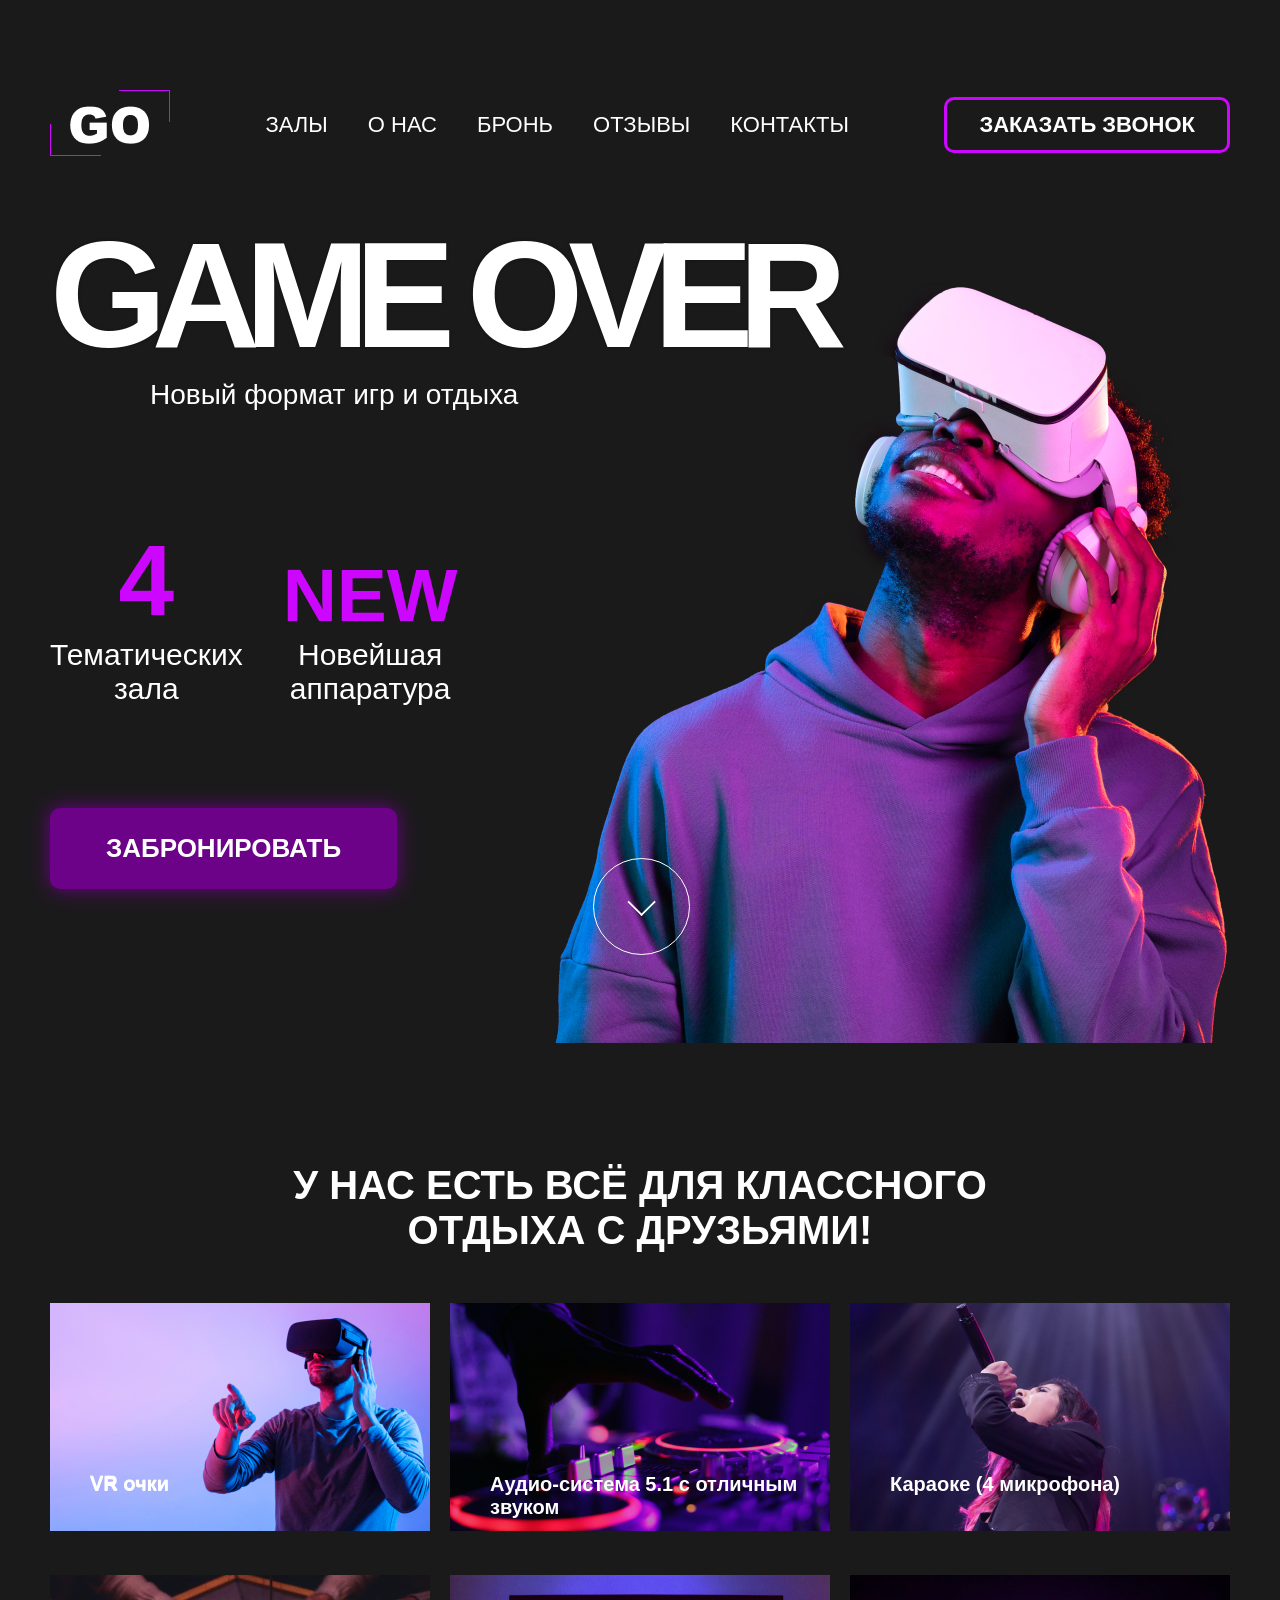
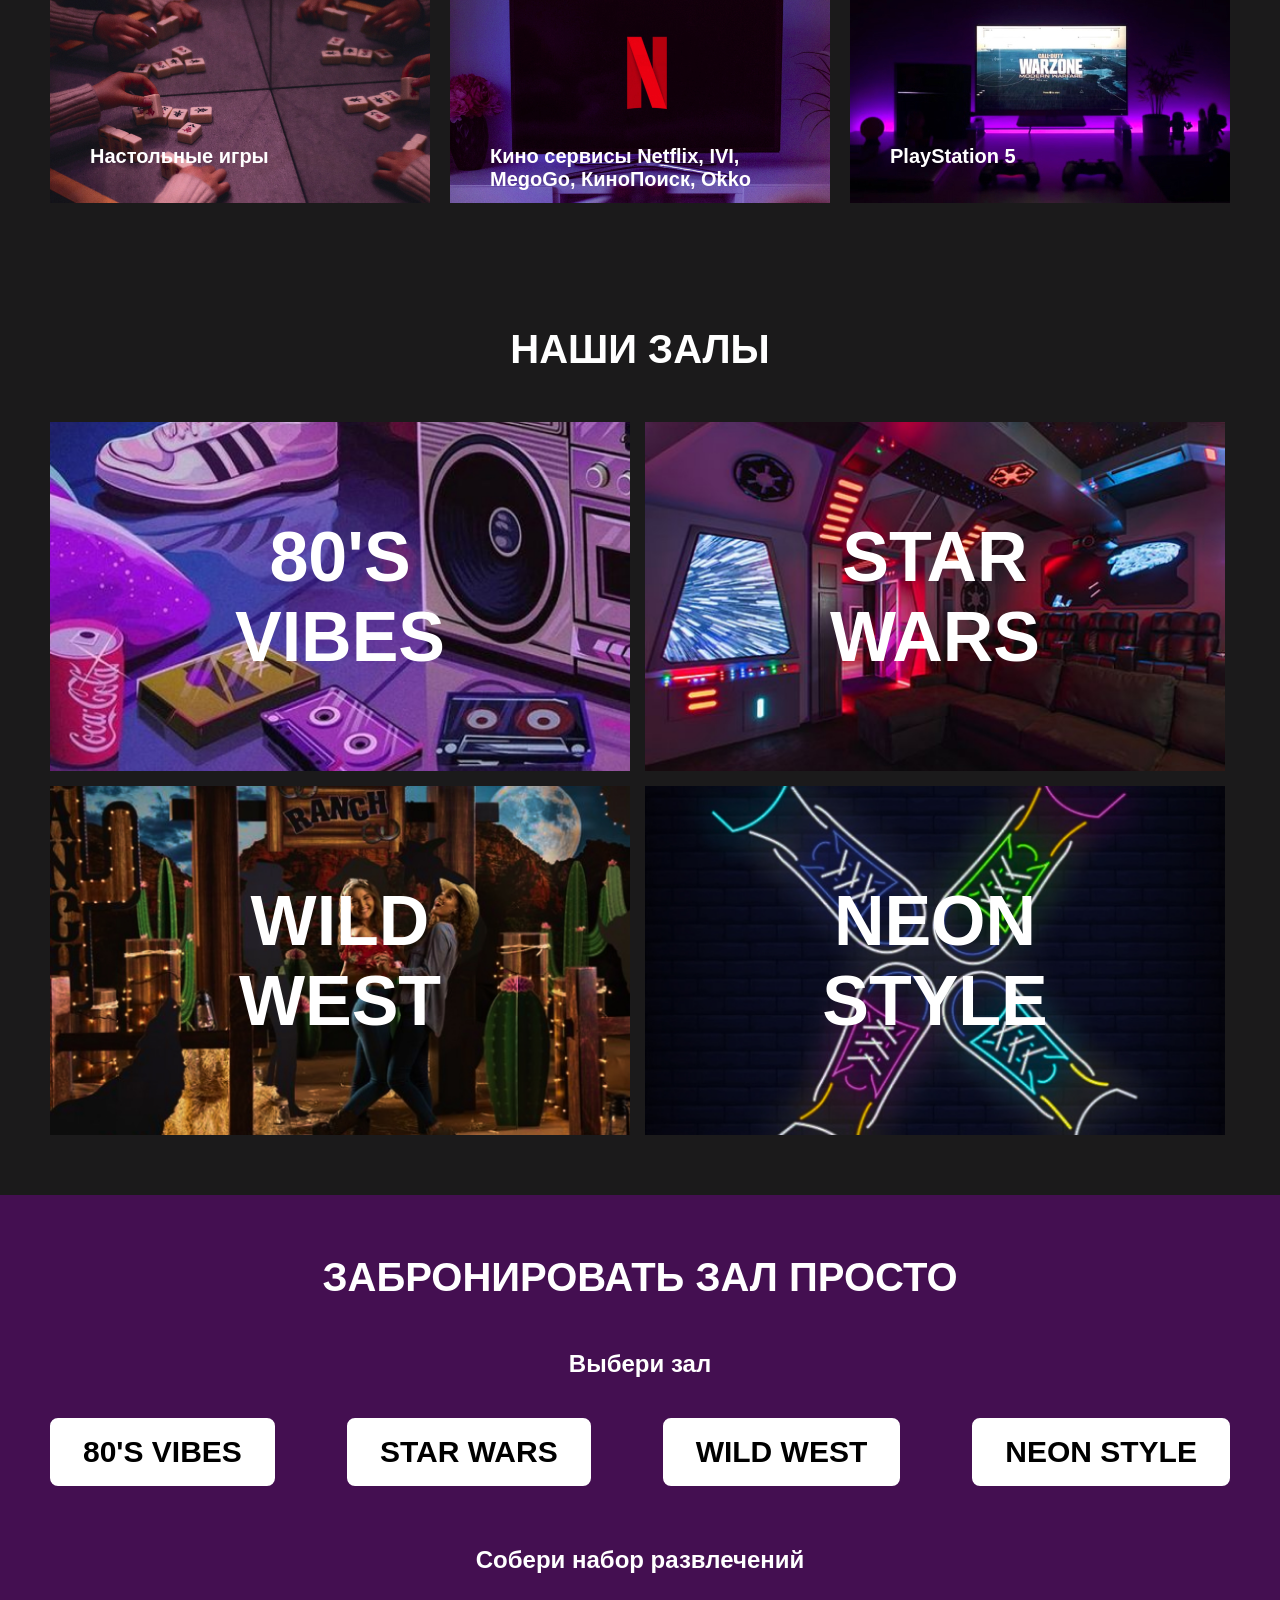
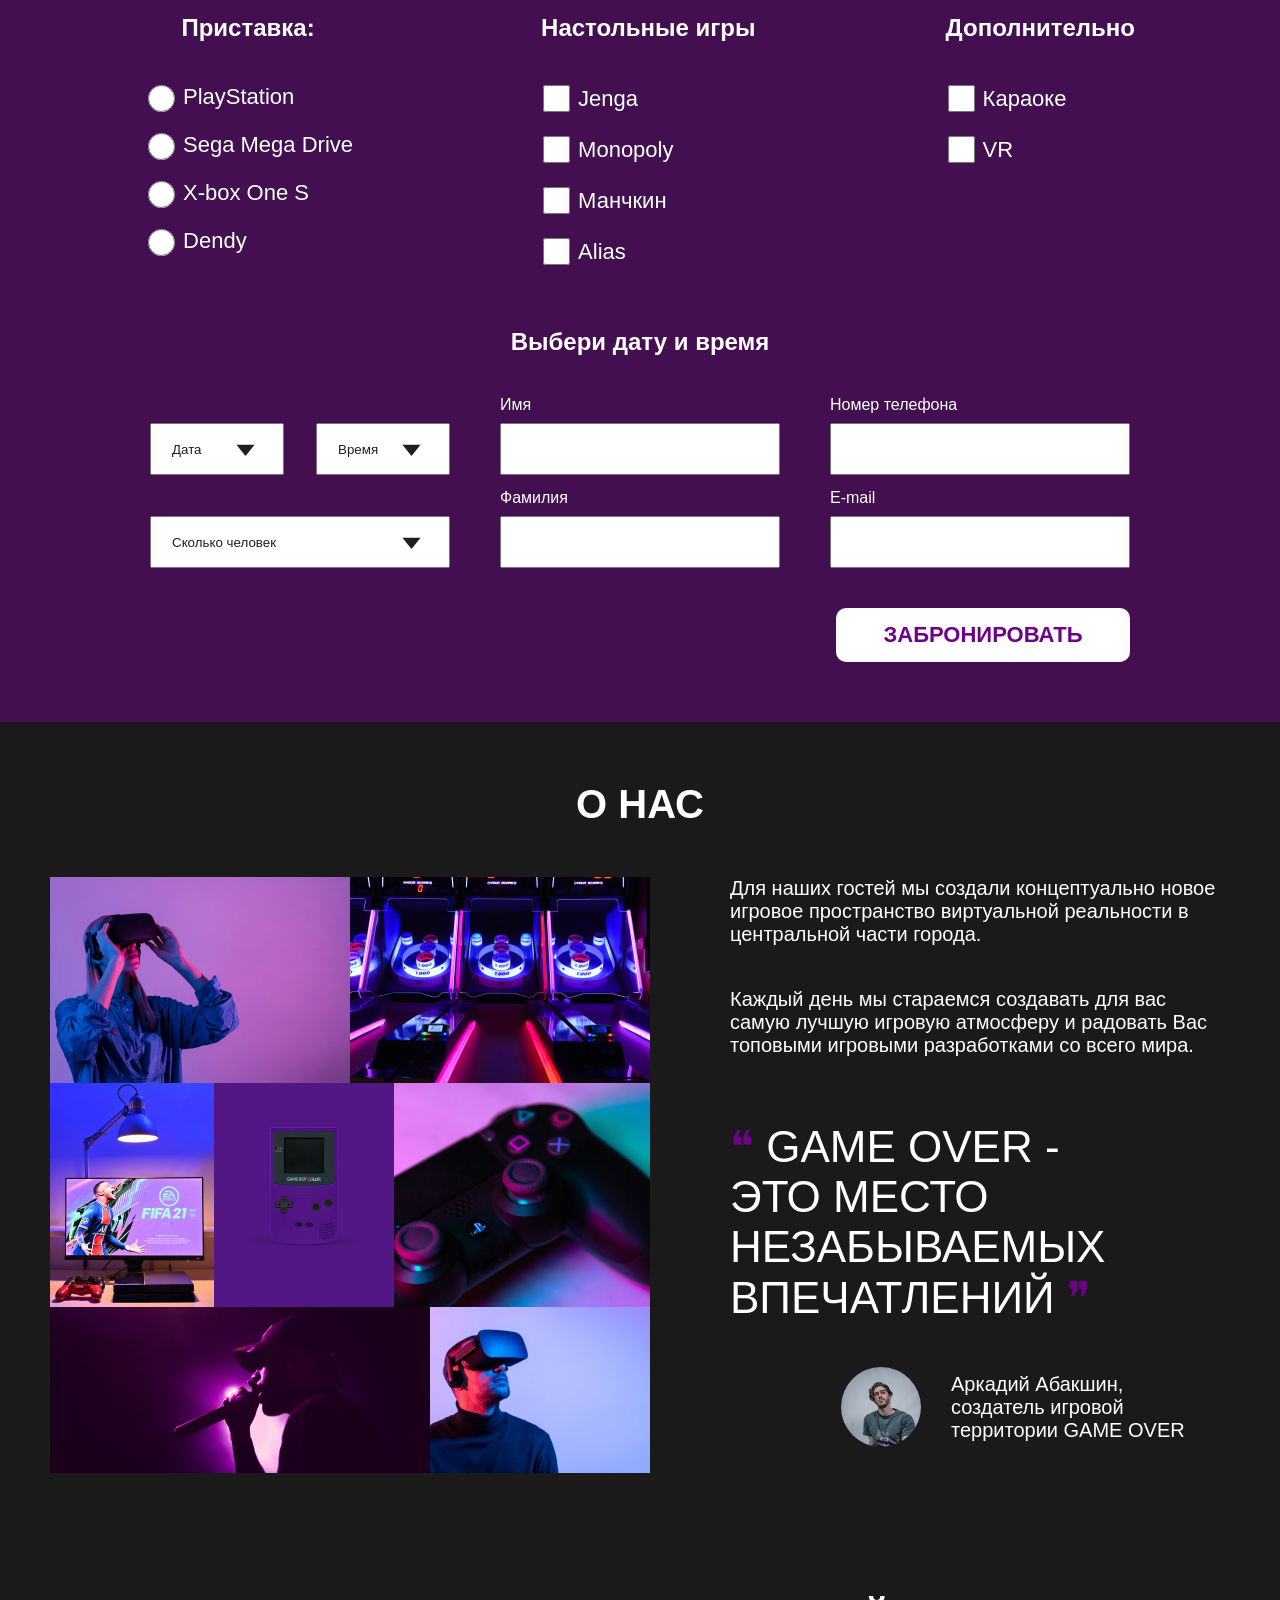
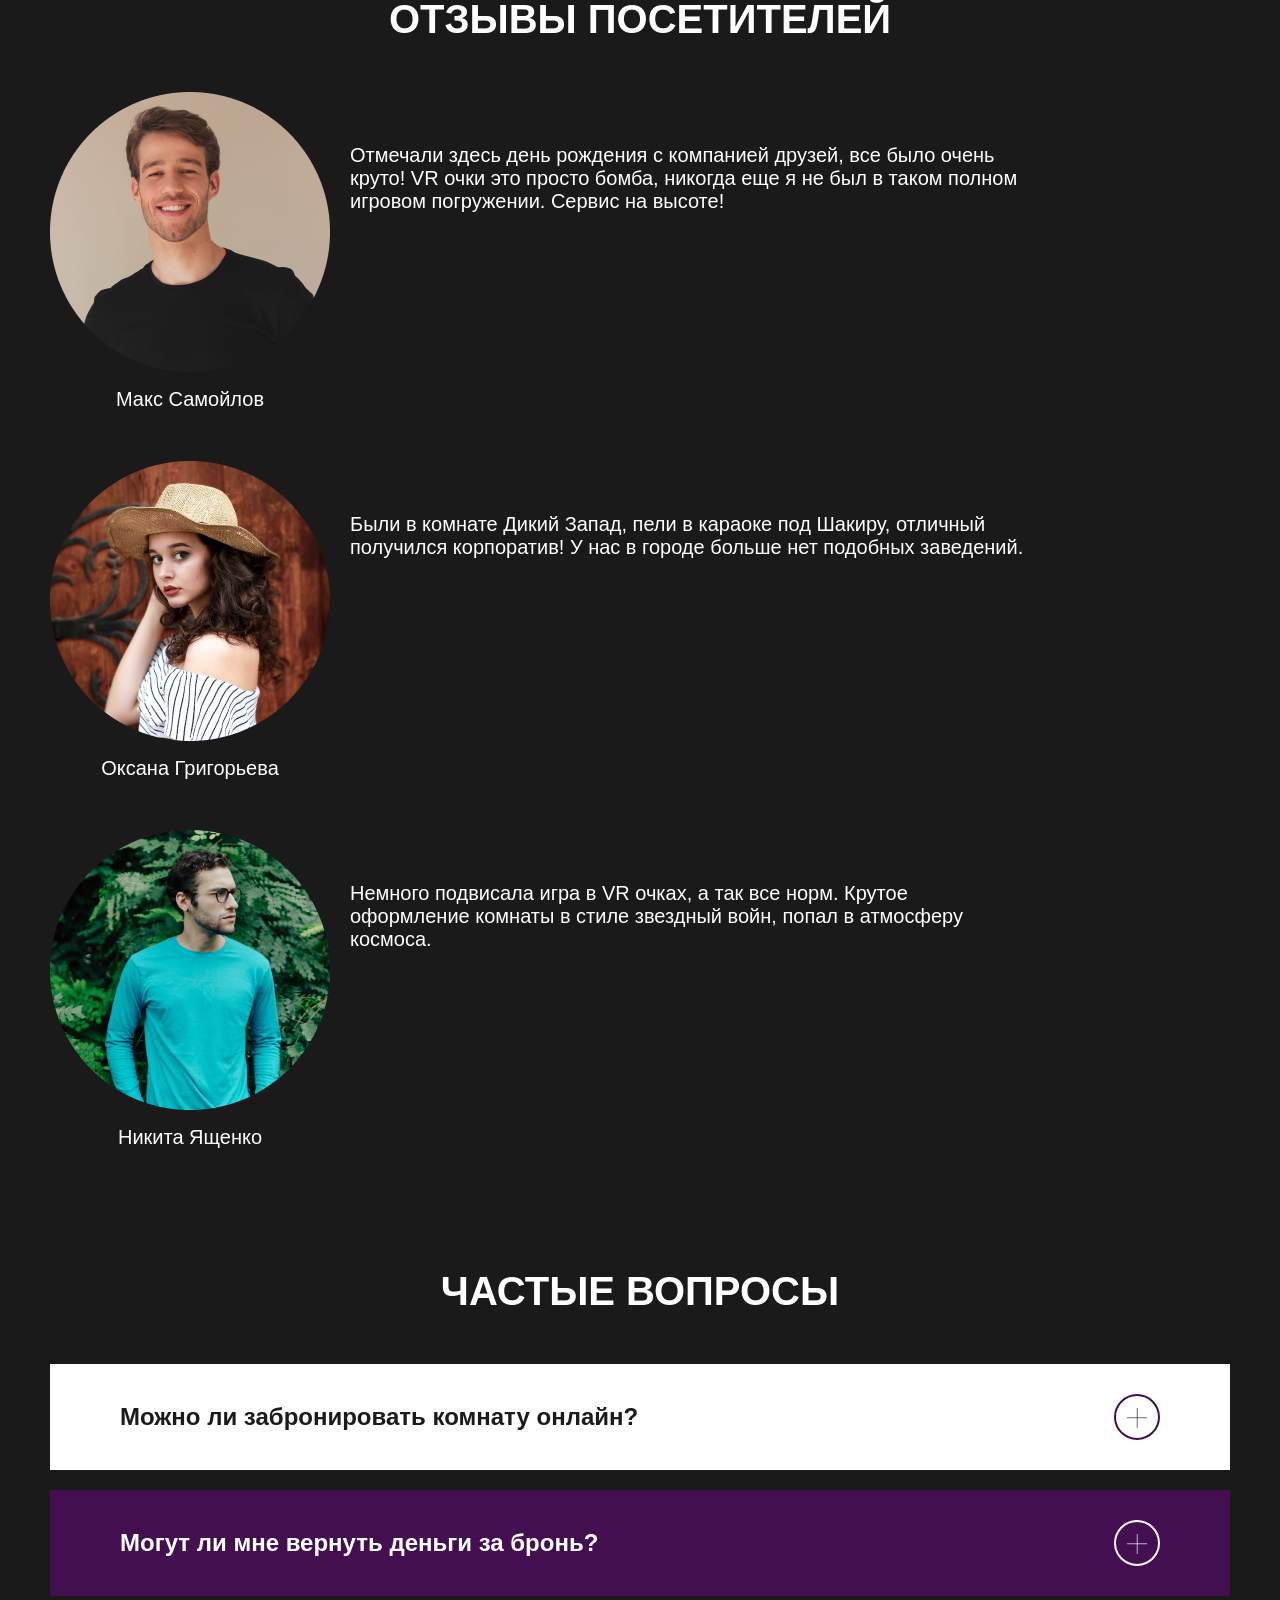
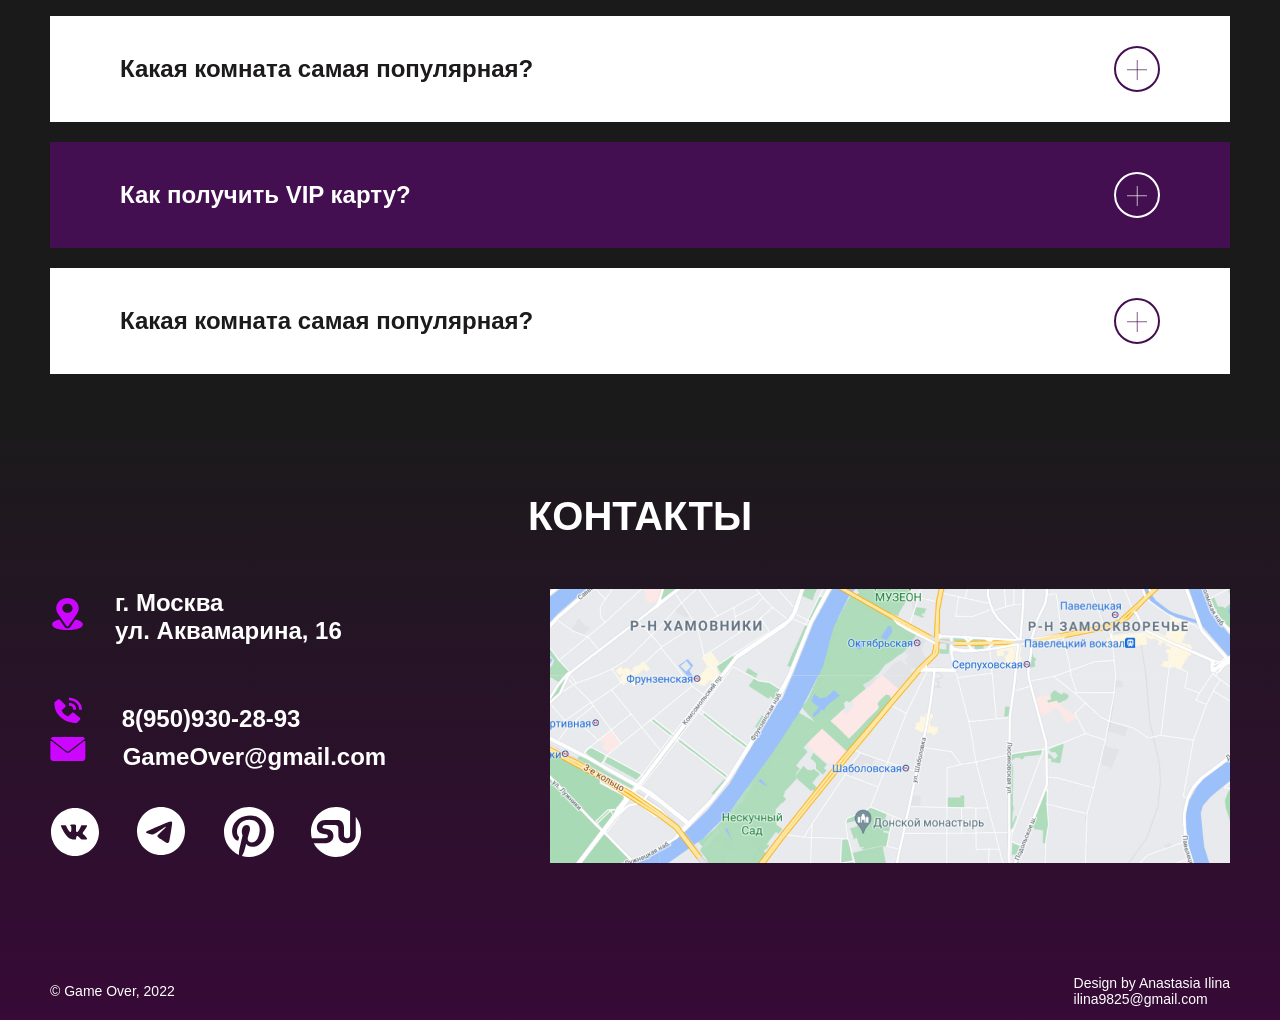
==== index.html @ 89705fdb "+псевдоклассы" ====
<!DOCTYPE html>
<html lang="ru">
  <head>
    <meta charset="UTF-8" />
    <meta name="viewport" content="width=device-width, initial-scale=1.0" />
    <title>Project-GO</title>

    <link rel="icon" type="image/svg+xml" href="../img/icon.svg" />
    <link rel="icon" type="image/png" href="../img/logo.png" />
    <link rel="stylesheet" href="style/style.css" />
  </head>

  <body>
    <header class="header">
      <section class="header__wrapper">
        <div class="container">
          <div class="header__grid">
            <div class="header__logo">
              <img src="img/logo.png" alt="" />
            </div>
            <nav class="header__navigation">
              <ul class="header__menu">
                <li class="header__item">
                  <a class="header__item-link" href="#halls">залы</a>
                </li>
                <li class="header__item">
                  <a class="header__item-link" href="#about_us">О нас</a>
                </li>
                <li class="header__item">
                  <a class="header__item-link" href="#reserv">Бронь</a>
                </li>
                <li class="header__item">
                  <a class="header__item-link" href="#reviews">отзывы</a>
                </li>
                <li class="header__item">
                  <a class="header__item-link" href="#contacts">Контакты</a>
                </li>
              </ul>
            </nav>
            <div class="header__call">
              <button class="header__btn header__btn-text">
                Заказать звонок
              </button>
            </div>
          </div>
        </div>
      </section>
    </header>

    <main>
      <section class="game-over">
        <div class="container">
          <div class="game-over__content">
            <div class="game-over__text">
              <div class="game-over__heading">
                <h1 class="game-over__title">GAME OVER</h1>
                <p class="game-over__title-text">Новый формат игр и отдыха</p>
              </div>
              <div class="game-over__ad">
                <div class="game-over__ad-text">
                  <span class="game-over__four game-over__ad-text-elem">4</span>
                  <span class="game-over__ad-text-elem">Тематических</span>
                  <span class="game-over__ad-text-elem">зала</span>
                </div>
                <div class="game-over__ad-text">
                  <span class="game-over__new game-over__ad-text-elem"
                    >new</span
                  >
                  <span class="game-over__ad-text-elem">Новейшая</span>
                  <span class="game-over__ad-text-elem">аппаратура</span>
                </div>
              </div>
              <button class="game-over__btn">Забронировать</button>
            </div>
            <img
              class="game-over__img"
              src="img/HeadGO.png"
              alt="Парень в VR очках"
            />
            <button class="game-over__round-btn">
              <svg
                width="97"
                height="97"
                viewBox="0 0 97 97"
                fill="none"
                xmlns="http://www.w3.org/2000/svg"
              >
                <circle cx="48.5" cy="48.5" r="48" stroke="white" fill="none" />
                <rect
                  x="34.4253"
                  y="43.9162"
                  width="1.82001"
                  height="20.0201"
                  transform="rotate(-44.9975 34.4253 43.9162)"
                  fill="white"
                />
                <rect
                  x="48.5806"
                  y="58.0737"
                  width="1.82001"
                  height="20.0201"
                  transform="rotate(-134.997 48.5806 58.0737)"
                  fill="white"
                />
              </svg>
            </button>
          </div>
        </div>
      </section>

      <section class="entertainment">
        <div class="container">
          <h2 class="entertainment__title">
            У нас есть всё для классного
            <br />
            отдыха с друзьями!
          </h2>
          <div class="entertainment__content">
            <ul class="entertainment__list">
              <li class="entertainment__item">
                <figure class="entertainment__picture">
                  <img
                    class="entertainment__img"
                    src="img/vr.jpg"
                    alt="VR очки"
                  />
                  <figcaption class="entertainment__text">VR очки</figcaption>
                </figure>
              </li>
              <li class="entertainment__item">
                <figure class="entertainment__picture">
                  <img
                    class="entertainment__img"
                    src="img/audio.jpg"
                    alt="Аудио-система"
                  />
                  <figcaption class="entertainment__text">
                    Аудио-система 5.1 с отличным звуком
                  </figcaption>
                </figure>
              </li>
              <li class="entertainment__item">
                <figure class="entertainment__picture">
                  <img
                    class="entertainment__img"
                    src="img/micro.jpg"
                    alt="Караоке"
                  />
                  <figcaption class="entertainment__text">
                    Караоке (4 микрофона)
                  </figcaption>
                </figure>
              </li>
              <li class="entertainment__item">
                <figure class="entertainment__picture">
                  <img
                    class="entertainment__img"
                    src="img/game.jpg"
                    alt="Настольные игры"
                  />
                  <figcaption class="entertainment__text">
                    Настольные игры
                  </figcaption>
                </figure>
              </li>
              <li class="entertainment__item">
                <figure class="entertainment__picture">
                  <img
                    class="entertainment__img"
                    src="img/netflix.jpg"
                    alt="Кино сервисы"
                  />
                  <figcaption class="entertainment__text">
                    Кино сервисы Netflix, IVI, MegoGo, КиноПоиск, Okko
                  </figcaption>
                </figure>
              </li>
              <li class="entertainment__item">
                <figure class="entertainment__picture">
                  <img
                    class="entertainment__img"
                    src="img/sony.jpg"
                    alt="PlayStation"
                  />
                  <figcaption class="entertainment__text">
                    PlayStation 5
                  </figcaption>
                </figure>
              </li>
            </ul>
          </div>
        </div>
      </section>

      <section class="halls" id="halls">
        <div class="container">
          <h2 class="halls__title">Наши залы</h2>
          <ul class="halls__list">
            <li class="halls__name">
              <a class="halls__link halls__80vibes" href="/vibes.html"
                ><h3 class="halls__title__link">80's vibes</h3></a
              >
            </li>
            <li class="halls__name">
              <a class="halls__link halls__starwars" href="/starwars.html"
                ><h3 class="halls__title__link">Star wars</h3></a
              >
            </li>
            <li class="halls__name">
              <a class="halls__link halls__west" href="/wildwest.html"
                ><h3 class="halls__title__link">Wild west</h3></a
              >
            </li>
            <li class="halls__name">
              <a class="halls__link halls__neon" href="/neon.html"
                ><h3 class="halls__title__link">Neon style</h3></a
              >
            </li>
          </ul>
        </div>
      </section>

      <section class="reserv" id="reserv">
        <div class="container">
          <form
            class="reserv__form"
            action="https://jsonplaceholder.typicode.com/posts"
            method="post"
          >
            <h2 class="reserv__title">Забронировать зал просто</h2>

            <fieldset class="reserv__halls">
              <legend class="reserv__subtitle">Выбери зал</legend>
              <label class="reserv__hall" for="first_hall" tabindex="0">
                <input
                  class="reserv__hall-input"
                  type="radio"
                  name="hall_name"
                  id="first_hall"
                  value="80vibes"
                />80's vibes
              </label>
              <label class="reserv__hall" for="second_hall" tabindex="0">
                <input
                  class="reserv__hall-input"
                  type="radio"
                  name="hall_name"
                  id="second_hall"
                  value="starwars"
                />Star wars
              </label>
              <label class="reserv__hall" for="third_hall" tabindex="0">
                <input
                  class="reserv__hall-input"
                  type="radio"
                  name="hall_name"
                  id="third_hall"
                  value="west"
                  tabindex="0"
                />Wild west
              </label>
              <label class="reserv__hall" for="fourth_hall" tabindex="0">
                <input
                  class="reserv__hall-input"
                  type="radio"
                  name="hall_name"
                  id="fourth_hall"
                  value="neon"
                  tabindex="0"
                />Neon style
              </label>
            </fieldset>

            <fieldset class="reserv__entertainment">
              <legend class="reserv__subtitle">Собери набор развлечений</legend>

              <fieldset class="reserv__console">
                <legend class="reserv__entertainment-desc">Приставка:</legend>

                <label class="reserv__console-desc" for="reserv__consol-ps">
                  <input
                    class="reserv__entertainment-input"
                    type="radio"
                    name="console"
                    id="reserv__consol-ps"
                    value="PlayStation"
                    tabindex="0"
                  />PlayStation
                </label>
                <label class="reserv__console-desc" for="reserv__consol-sega">
                  <input
                    class="reserv__entertainment-input"
                    type="radio"
                    name="console"
                    id="reserv__consol-sega"
                    value="Sega"
                    tabindex="0"
                  />Sega Mega Drive
                </label>
                <label class="reserv__console-desc" for="reserv__consol-xbox">
                  <input
                    class="reserv__entertainment-input"
                    type="radio"
                    name="console"
                    id="reserv__consol-xbox"
                    value="X-box"
                    tabindex="0"
                  />X-box One S
                </label>
                <label class="reserv__console-desc" for="reserv__consol-dendy">
                  <input
                    class="reserv__entertainment-input"
                    type="radio"
                    name="console"
                    id="reserv__consol-dendy"
                    value="Dendy"
                    tabindex="0"
                  />Dendy
                </label>
              </fieldset>

              <fieldset class="reserv__game">
                <legend class="reserv__entertainment-desc">
                  Настольные игры
                </legend>

                <label class="reserv__game-desc" for="reserv__game-jenga">
                  <input
                    class="reserv__entertainment-input"
                    type="checkbox"
                    name="game"
                    id="reserv__game-jenga"
                    value="jenga"
                  />Jenga
                </label>
                <label class="reserv__game-desc" for="reserv__game-monopoly">
                  <input
                    class="reserv__entertainment-input"
                    type="checkbox"
                    name="game"
                    id="reserv__game-monopoly"
                    value="monopoly"
                  />Monopoly
                </label>
                <label class="reserv__game-desc" for="reserv__game-manchkin">
                  <input
                    class="reserv__entertainment-input"
                    type="checkbox"
                    name="game"
                    id="reserv__game-manchkin"
                    value="manchkin"
                  />Манчкин
                </label>
                <label class="reserv__game-desc" for="reserv__game-alias">
                  <input
                    class="reserv__entertainment-input"
                    type="checkbox"
                    name="game"
                    id="reserv__game-alias"
                    value="alias"
                  />Alias
                </label>
              </fieldset>

              <fieldset class="reserv__extra">
                <legend class="reserv__entertainment-desc">
                  Дополнительно
                </legend>

                <label
                  class="reserv__extra-desc reserv__extra-karaoke"
                  for="karaoke"
                >
                  <input
                    class="reserv__entertainment-input"
                    type="checkbox"
                    name="karaoke"
                    id="karaoke"
                  />Караоке
                </label>
                <label
                  class="reserv__extra-desc"
                  class="reserv__extra-vr"
                  for="vr"
                >
                  <input
                    class="reserv__entertainment-input"
                    type="checkbox"
                    name="vr"
                    id="vr"
                  />VR
                </label>
              </fieldset>
            </fieldset>

            <fieldset class="reserv__information">
              <legend class="reserv__subtitle">Выбери дату и время</legend>

              <div class="reserv__date">
                <div class="reserv__date-form">
                  <div class="reserv__date-time">
                    <div class="reserv__input-date">
                      <label class="reserv__label" for="date"></label>
                      <input
                        class="reserv__information-input reserv__information-input_small"
                        type="text"
                        name="date"
                        id="date"
                        required
                        placeholder="Дата"
                      />
                    </div>

                    <div class="reserv__input-time">
                      <label class="reserv__label" for="time"></label>
                      <input
                        class="reserv__information-input reserv__information-input_small"
                        type="text"
                        name="time"
                        id="time"
                        required
                        placeholder="Время"
                      />
                    </div>
                  </div>

                  <div>
                    <label class="reserv__label" for="name">Имя</label>
                    <input
                      class="reserv__information-input reserv__input-name"
                      type="text"
                      name="name"
                      id="name"
                      required
                    />
                  </div>

                  <div>
                    <label class="reserv__label" for="phone_number"
                      >Номер телефона</label
                    >
                    <input
                      class="reserv__information-input reserv__information-input_big"
                      type="tel"
                      name="phone_number"
                      id="phone_number"
                      required
                    />
                  </div>

                  <div class="reserv__input-person">
                    <label class="reserv__label" for="person"></label>
                    <input
                      class="reserv__information-input"
                      type="text"
                      name="person"
                      id="person"
                      required
                      placeholder="Сколько человек"
                    />
                  </div>

                  <div>
                    <label class="reserv__label" for="surname">Фамилия</label>
                    <input
                      class="reserv__information-input reserv__input-name"
                      type="text"
                      name="surname"
                      id="surname"
                      required
                    />
                  </div>

                  <div>
                    <label class="reserv__label" for="email">E-mail</label>
                    <input
                      class="reserv__information-input"
                      type="email"
                      name="email"
                      id="email"
                      required
                    />
                  </div>
                </div>

                <div class="reserv__button">
                  <button class="reserv__btn">Забронировать</button>
                </div>
              </div>
            </fieldset>
          </form>
        </div>
      </section>

      <section class="about-us" id="about_us">
        <div class="container">
          <h2 class="about-us__title">О нас</h2>
          <div class="about-us__wrapper">
            <div class="about-us__img">
              <img
                src="img/about_us/banner.jpg"
                alt="Набор картинок с развлечениями"
              />
            </div>

            <div class="about-us__content">
              <div class="about-us__text">
                <p class="about-us__paragraph-one">
                  Для наших гостей мы создали концептуально новое игровое
                  пространство виртуальной реальности в центральной части
                  города.
                </p>
                <p class="about-us__paragraph-two">
                  Каждый день мы стараемся создавать для вас самую лучшую
                  игровую атмосферу и радовать Вас топовыми игровыми
                  разработками со всего мира.
                </p>
              </div>

              <div class="about-us__citate">
                <blockquote>
                  <p class="about-us__citate-text">
                    <span class="about-us__citate-quotes">&#10077;</span>
                    GAME OVER - <br />
                    это место незабываемых впечатлений
                    <span class="about-us__citate-quotes">&#10078;</span>
                  </p>
                </blockquote>
              </div>

              <div class="about-us__creator">
                <div class="about-us__creator-wrapper">
                  <div class="about-us__creator-photo"></div>
                  <cite class="about-us__creator-text">
                    Аркадий Абакшин,<br />создатель игровой<br />территории GAME
                    OVER
                  </cite>
                </div>
              </div>
            </div>
          </div>
        </div>
      </section>

      <section class="reviews" id="reviews">
        <div class="container">
          <h2 class="reviews__title">ОТЗЫВЫ ПОСЕТИТЕЛЕЙ</h2>

          <div class="reviews__content">
            <figure class="reviews__photo">
              <img
                class="reviews__img"
                src="img/clients_photos/maks.png"
                alt="Макс"
              />
              <figcaption class="reviews__name">Макс Самойлов</figcaption>
            </figure>
            <div class="reviews__text">
              <span class="reviews__text-elem">
                Отмечали здесь день рождения с компанией друзей, все было очень
              </span>
              <span class="reviews__text-elem">
                круто! VR очки это просто бомба, никогда еще я не был в таком
                полном
              </span>
              <span class="reviews__text-elem">
                игровом погружении. Сервис на высоте!
              </span>
            </div>
          </div>

          <div class="reviews__content">
            <figure class="reviews__photo">
              <img
                class="reviews__img"
                src="img/clients_photos/oksana.png"
                alt="Оксана"
              />
              <figcaption class="reviews__name">Оксана Григорьева</figcaption>
            </figure>
            <div class="reviews__text">
              <span class="reviews__text-elem">
                Были в комнате Дикий Запад, пели в караоке под Шакиру, отличный
              </span>
              <span class="reviews__text-elem">
                получился корпоратив! У нас в городе больше нет подобных
                заведений.
              </span>
            </div>
          </div>

          <div class="reviews__content">
            <figure class="reviews__photo reviews__last">
              <img
                class="reviews__img"
                src="img/clients_photos/nikita.png"
                alt="Никита"
              />
              <figcaption class="reviews__name">Никита Ященко</figcaption>
            </figure>
            <div class="reviews__text">
              <span span class="reviews__text-elem">
                Немного подвисала игра в VR очках, а так все норм. Крутое
              </span>
              <span span class="reviews__text-elem">
                оформление комнаты в стиле звездный войн, попал в атмосферу
              </span>
              <span span class="reviews__text-elem"> космоса. </span>
            </div>
          </div>
        </div>
      </section>

      <section class="popular-questions" id="questions">
        <div class="container">
          <h2 class="popular-questions__title">Частые вопросы</h2>

          <div class="popular-question__items">
            <div class="popular-question__content">
              <p class="popular-questions__text">
                Можно ли забронировать комнату онлайн?
              </p>
              <span class="popular-questions____icon_purple"></span>
            </div>
            <div class="popular-question__content">
              <p class="popular-questions__text">
                Могут ли мне вернуть деньги за бронь?
              </p>
              <span class="popular-questions____icon_white"></span>
            </div>

            <div class="popular-question__content">
              <p class="popular-questions__text">
                Какая комната самая популярная?
              </p>
              <span class="popular-questions____icon_purple"></span>
            </div>
            <div class="popular-question__content">
              <p class="popular-questions__text">Как получить VIP карту?</p>
              <span class="popular-questions____icon_white"></span>
            </div>
            <div class="popular-question__content">
              <p class="popular-questions__text">
                Какая комната самая популярная?
              </p>
              <span class="popular-questions____icon_purple"></span>
            </div>
          </div>
        </div>
      </section>
    </main>
    <footer class="footer">
      <section class="footer__wrapper">
        <h2 class="footer__title">Контакты</h2>
        <address class="contacts" id="contacts">
          <div class="container">
            <div class="contacts__info">
              <div class="contacts__text">
                <div class="contacts__address">
                  <div class="contacts__icon">
                    <svg
                      class="contacts__svg"
                      width="35"
                      height="32"
                      viewBox="0 0 35 32"
                      fill="none"
                      xmlns="http://www.w3.org/2000/svg"
                    >
                      <path
                        d="M17.4815 0C11.338 0 6.21411 4.52938 6.21411 10.3125C6.21411 12.5126 6.93645 14.4745 8.32275 16.3129L16.6192 28.1616C17.0217 28.7376 17.9421 28.7365 18.3437 28.1616L26.6762 16.2726C28.0326 14.5175 28.7488 12.4567 28.7488 10.3125C28.7488 4.62619 23.6943 0 17.4815 0ZM17.4815 15C14.6576 15 12.3599 12.8971 12.3599 10.3125C12.3599 7.72794 14.6576 5.625 17.4815 5.625C20.3053 5.625 22.603 7.72794 22.603 10.3125C22.603 12.8971 20.3053 15 17.4815 15Z"
                        fill="#CD06FF"
                      />
                      <path
                        d="M25.4891 21.5435L20.3313 28.9239C18.9962 30.829 15.9593 30.8228 14.6306 28.9257L9.46443 21.5454C4.91897 22.5073 2.11688 24.2693 2.11688 26.375C2.11688 30.0289 10.0333 32 17.4815 32C24.9297 32 32.846 30.0289 32.846 26.375C32.846 24.2678 30.0401 22.5048 25.4891 21.5435Z"
                        fill="#CD06FF"
                      />
                    </svg>
                  </div>
                  <div class="contacts__name">
                    <div class="contacts__city">г. Москва</div>
                    <div class="contacts__street">ул. Аквамарина, 16</div>
                  </div>
                </div>

                <div class="contacts__service">
                  <div class="contacts__tel">
                    <svg
                      class="contacts__svg"
                      width="35"
                      height="32"
                      viewBox="0 0 35 32"
                      fill="none"
                      xmlns="http://www.w3.org/2000/svg"
                    >
                      <path
                        d="M29.1358 14.6654H32.0494C32.0494 7.82541 26.4072 2.66675 18.9237 2.66675V5.33341C24.8412 5.33341 29.1358 9.25741 29.1358 14.6654Z"
                        fill="#CD06FF"
                      />
                      <path
                        d="M18.9382 10.6667C22.0019 10.6667 23.3086 11.8627 23.3086 14.6667H26.2222C26.2222 10.3667 23.6364 7.99999 18.9382 7.99999V10.6667ZM23.9234 17.924C23.6435 17.6911 23.2756 17.5669 22.8975 17.5776C22.5194 17.5883 22.1607 17.7331 21.897 17.9813L18.4109 21.2627C17.5718 21.116 15.8848 20.6347 14.1483 19.0493C12.4118 17.4587 11.8859 15.9107 11.73 15.148L15.3123 11.956C15.5839 11.7148 15.7422 11.3864 15.7539 11.0403C15.7656 10.6941 15.6297 10.3574 15.3749 10.1013L9.9921 4.68399C9.73722 4.42714 9.38298 4.27133 9.00462 4.24967C8.62625 4.22801 8.25356 4.3422 7.9657 4.56799L4.80447 7.04933C4.55261 7.28068 4.40228 7.58859 4.382 7.91466C4.36015 8.24799 3.94351 16.144 10.6331 22.2693C16.469 27.6093 23.7792 28 25.7924 28C26.0867 28 26.2674 27.992 26.3154 27.9893C26.6716 27.9711 27.0079 27.8329 27.2594 27.6013L29.9691 24.7067C30.2159 24.4434 30.341 24.1024 30.3176 23.7561C30.2942 23.4098 30.1242 23.0855 29.8438 22.852L23.9234 17.924Z"
                        fill="#CD06FF"
                      />
                    </svg>

                    <a href="tel:+79509302893">8(950)930-28-93</a>
                  </div>
                  <div class="contacts__email">
                    <svg
                      class="contacts__svg"
                      width="36"
                      height="32"
                      viewBox="0 0 36 32"
                      fill="none"
                      xmlns="http://www.w3.org/2000/svg"
                    >
                      <path
                        d="M1.10021 5.94725C5.89873 9.66669 14.3187 16.2103 16.7934 18.2506C17.1256 18.526 17.4819 18.666 17.8518 18.666C18.221 18.666 18.5767 18.5273 18.9082 18.2533C21.385 16.2109 29.8049 9.66669 34.6035 5.94725C34.9023 5.71612 34.9478 5.30987 34.706 5.02731C34.1468 4.37437 33.3132 4 32.4197 4H3.28396C2.39056 4 1.55684 4.37438 0.997775 5.02738C0.755902 5.30988 0.80145 5.71612 1.10021 5.94725Z"
                        fill="#CD06FF"
                      />
                      <path
                        d="M34.9108 7.96279C34.6526 7.85279 34.3489 7.89116 34.1341 8.05916C28.8126 12.188 22.0209 17.4804 19.8841 19.2427C18.6847 20.2336 17.0202 20.2336 15.8181 19.2414C13.5405 17.3632 5.91363 11.4289 1.56962 8.0591C1.35335 7.8911 1.04893 7.85404 0.792853 7.96273C0.535411 8.07216 0.370361 8.30785 0.370361 8.5676V25.3332C0.370361 26.804 1.67703 27.9999 3.28396 27.9999H32.4198C34.0267 27.9999 35.3333 26.804 35.3333 25.3332V8.5676C35.3333 8.30785 35.1683 8.07154 34.9108 7.96279Z"
                        fill="#CD06FF"
                      />
                    </svg>

                    <a href="mailto:GameOver@gmail.com">GameOver@gmail.com</a>
                  </div>
                </div>
                <ul class="contacts__social">
                  <li>
                    <a
                      class="contacts__link contacts__link_vk"
                      href="https://vk.com/"
                    >
                      <div class="icon__container">
                        <svg
                          width="50"
                          height="50"
                          viewBox="0 0 50 50"
                          fill="none"
                          xmlns="http://www.w3.org/2000/svg"
                        >
                          <path
                            d="M24.9999 1C11.7449 1 0.999878 11.745 0.999878 25C0.999878 38.255 11.7449 49 24.9999 49C38.2549 49 48.9999 38.255 48.9999 25C48.9999 11.745 38.2549 1 24.9999 1ZM34.2299 28.0775C34.2299 28.0775 36.3524 30.1725 36.8749 31.145C36.8899 31.165 36.8974 31.185 36.9024 31.195C37.1149 31.5525 37.1649 31.83 37.0599 32.0375C36.8849 32.3825 36.2849 32.5525 36.0799 32.5675H32.3299C32.0699 32.5675 31.5249 32.5 30.8649 32.045C30.3574 31.69 29.8574 31.1075 29.3699 30.54C28.6424 29.695 28.0124 28.965 27.3774 28.965C27.2967 28.9649 27.2166 28.9775 27.1399 29.0025C26.6599 29.1575 26.0449 29.8425 26.0449 31.6675C26.0449 32.2375 25.5949 32.565 25.2774 32.565H23.5599C22.9749 32.565 19.9274 32.36 17.2274 29.5125C13.9224 26.025 10.9474 19.03 10.9224 18.965C10.7349 18.5125 11.1224 18.27 11.5449 18.27H15.3324C15.8374 18.27 16.0024 18.5775 16.1174 18.85C16.2524 19.1675 16.7474 20.43 17.5599 21.85C18.8774 24.165 19.6849 25.105 20.3324 25.105C20.4538 25.1036 20.573 25.0727 20.6799 25.015C21.5249 24.545 21.3674 21.5325 21.3299 20.9075C21.3299 20.79 21.3274 19.56 20.8949 18.97C20.5849 18.5425 20.0574 18.38 19.7374 18.32C19.8669 18.1413 20.0375 17.9964 20.2349 17.8975C20.8149 17.6075 21.8599 17.565 22.8974 17.565H23.4749C24.5999 17.58 24.8899 17.6525 25.2974 17.755C26.1224 17.9525 26.1399 18.485 26.0674 20.3075C26.0449 20.825 26.0224 21.41 26.0224 22.1C26.0224 22.25 26.0149 22.41 26.0149 22.58C25.9899 23.5075 25.9599 24.56 26.6149 24.9925C26.7003 25.0461 26.799 25.0746 26.8999 25.075C27.1274 25.075 27.8124 25.075 29.6674 21.8925C30.2395 20.8681 30.7366 19.8037 31.1549 18.7075C31.1924 18.6425 31.3024 18.4425 31.4324 18.365C31.5283 18.3161 31.6347 18.2912 31.7424 18.2925H36.1949C36.6799 18.2925 37.0124 18.365 37.0749 18.5525C37.1849 18.85 37.0549 19.7575 35.0224 22.51L34.1149 23.7075C32.2724 26.1225 32.2724 26.245 34.2299 28.0775Z"
                            fill="white"
                          />
                        </svg>
                      </div>
                    </a>
                  </li>
                  <li>
                    <a class="contacts__link contacts__link_tg" href="#"
                      ><svg
                        width="50"
                        height="50"
                        viewBox="0 0 50 50"
                        fill="none"
                        xmlns="http://www.w3.org/2000/svg"
                      >
                        <g clip-path="url(#clip0_2212_5)">
                          <path
                            d="M47.9999 24C47.9999 30.3652 45.4713 36.4697 40.9704 40.9706C36.4696 45.4714 30.3651 48 23.9999 48C17.6347 48 11.5302 45.4714 7.02932 40.9706C2.52844 36.4697 -0.00012207 30.3652 -0.00012207 24C-0.00012207 17.6348 2.52844 11.5303 7.02932 7.02944C11.5302 2.52856 17.6347 0 23.9999 0C30.3651 0 36.4696 2.52856 40.9704 7.02944C45.4713 11.5303 47.9999 17.6348 47.9999 24ZM24.8609 17.718C22.5269 18.69 17.8589 20.7 10.8629 23.748C9.72888 24.198 9.13188 24.642 9.07788 25.074C8.98788 25.803 9.90288 26.091 11.1479 26.484L11.6729 26.649C12.8969 27.048 14.5469 27.513 15.4019 27.531C16.1819 27.549 17.0489 27.231 18.0059 26.571C24.5429 22.158 27.9179 19.929 28.1279 19.881C28.2779 19.845 28.4879 19.803 28.6259 19.929C28.7669 20.052 28.7519 20.289 28.7369 20.352C28.6469 20.739 25.0559 24.075 23.1989 25.803C22.6199 26.343 22.2089 26.724 22.1249 26.811C21.9399 27 21.7519 27.1861 21.5609 27.369C20.4209 28.467 19.5689 29.289 21.6059 30.633C22.5869 31.281 23.3729 31.812 24.1559 32.346C25.0079 32.928 25.8599 33.507 26.9639 34.233C27.2429 34.413 27.5129 34.608 27.7739 34.794C28.7669 35.502 29.6639 36.138 30.7649 36.036C31.4069 35.976 32.0699 35.376 32.4059 33.576C33.2009 29.325 34.7639 20.118 35.1239 16.323C35.1458 16.0075 35.1328 15.6906 35.0849 15.378C35.0566 15.1258 34.9346 14.8934 34.7429 14.727C34.4699 14.5386 34.1445 14.4409 33.8129 14.448C32.9129 14.463 31.5239 14.946 24.8609 17.718Z"
                            fill="white"
                          />
                        </g>
                        <defs>
                          <clipPath id="clip0_2212_5">
                            <rect width="50" height="50" fill="white" />
                          </clipPath>
                        </defs>
                      </svg>
                    </a>
                  </li>
                  <li>
                    <a class="contacts__link contacts__link_pinterest" href="#"
                      ><svg
                        width="50"
                        height="50"
                        viewBox="0 0 50 50"
                        fill="none"
                        xmlns="http://www.w3.org/2000/svg"
                      >
                        <path
                          d="M25.0005 0C11.1947 0 -0.000152588 11.1936 -0.000152588 25.0006C-0.000152588 35.2378 6.15562 44.0314 14.9646 47.8981C14.8941 46.1526 14.9511 44.0558 15.3998 42.159C15.8806 40.1282 18.6165 28.5359 18.6165 28.5359C18.6165 28.5359 17.8178 26.9397 17.8178 24.5808C17.8178 20.8763 19.9652 18.1077 22.6383 18.1077C24.912 18.1077 26.0107 19.8154 26.0107 21.8609C26.0107 24.1468 24.5537 27.5635 23.8037 30.7327C23.1768 33.3859 25.1338 35.5481 27.7498 35.5481C32.4864 35.5481 35.6761 29.4647 35.6761 22.2558C35.6761 16.7782 31.9864 12.6769 25.2742 12.6769C17.6902 12.6769 12.9659 18.3321 12.9659 24.6487C12.9659 26.8282 13.6082 28.3635 14.6146 29.5513C15.0768 30.0981 15.1409 30.318 14.9736 30.9462C14.8537 31.4058 14.5781 32.5128 14.4646 32.9519C14.2986 33.5853 13.7857 33.8109 13.2127 33.5776C9.71972 32.1513 8.0928 28.3263 8.0928 24.0263C8.0928 16.9237 14.0819 8.40898 25.9601 8.40898C35.5056 8.40898 41.7877 15.316 41.7877 22.732C41.7877 32.5378 36.3351 39.8647 28.2979 39.8647C25.5998 39.8647 23.0607 38.4051 22.1909 36.7487C22.1909 36.7487 20.7396 42.5077 20.4325 43.6218C19.9024 45.5494 18.8646 47.4763 17.9159 48.9769C20.2162 49.6571 22.6024 50.0025 25.0011 50.0026C38.8063 50.0013 49.9998 38.8071 49.9998 25.0006C49.9998 11.1936 38.8063 0 25.0005 0Z"
                          fill="white"
                        />
                      </svg>
                    </a>
                  </li>
                  <li>
                    <a
                      class="contacts__link contacts__link_stumbleupon"
                      href="#"
                      ><svg
                        width="50"
                        height="50"
                        viewBox="0 0 50 50"
                        fill="none"
                        xmlns="http://www.w3.org/2000/svg"
                      >
                        <g clip-path="url(#clip0_2212_10)">
                          <path
                            fill-rule="evenodd"
                            clip-rule="evenodd"
                            d="M44.7441 9.66919C48.1583 14.0494 50.0085 19.4463 49.9999 24.9999C49.9999 38.8051 38.805 49.9999 25.0006 49.9999C15.2871 49.9999 6.86597 44.4576 2.72751 36.3647H13.6237C18.816 36.3647 22.4429 33.566 22.4429 29.0923C22.4429 19.6108 11.5051 23.4737 11.5051 20.1089C11.5051 18.4878 12.8057 17.898 15.1858 17.898H22.7692C24.8711 17.898 27.3435 18.275 27.3435 20.5685V28.1243C27.3435 33.5955 31.6159 36.364 36.0441 36.364C40.548 36.364 44.7435 33.5955 44.7435 28.1243V9.66919H44.7441Z"
                            fill="white"
                          />
                          <path
                            fill-rule="evenodd"
                            clip-rule="evenodd"
                            d="M25.0005 2.43241e-05C30.0173 -0.00698868 34.919 1.50262 39.0626 4.33079V28.3013C39.0626 29.9628 37.7037 31.3224 36.0447 31.3224C34.3838 31.3224 33.0261 29.9628 33.0261 28.3013V21.1186C33.0261 15.3846 30.1242 12.9994 26.3447 12.9994H14.0441C9.59088 12.9994 5.89665 15.834 5.89665 20.3289C5.89665 22.6289 6.8819 25.9994 11.5415 26.8353C15.337 27.5186 16.8351 27.3199 16.8351 29.3506C16.8351 31.3224 14.6261 31.3224 11.7101 31.3224H0.808189C0.269676 29.2582 -0.0019826 27.1334 -0.000143311 25C-0.000143311 11.1981 11.196 2.43241e-05 25.0005 2.43241e-05Z"
                            fill="white"
                          />
                        </g>
                        <defs>
                          <clipPath id="clip0_2212_10">
                            <rect width="50" height="50" fill="white" />
                          </clipPath>
                        </defs>
                      </svg>
                    </a>
                  </li>
                </ul>
              </div>

              <div class="contacts__map">
                <img src="img/map.jpg" alt="Карта" />
              </div>
            </div>
          </div>
        </address>
        <div class="designer">
          <div class="container">
            <div class="designer__wrapper">
              <div class="designer__text">© Game Over, 2022</div>
              <div class="designer__info">
                <div class="designer__name">Design by Anastasia Ilina</div>
                <div class="designer__email">ilina9825@gmail.com</div>
              </div>
            </div>
          </div>
        </div>
      </section>
    </footer>
  </body>
</html>
---- style/style.css ----
@import url(main.css);
@import url(faq.css);
@import url(header.css);
@import url(game_over.css);
@import url(entertainment.css);
@import url(reserv.css);
@import url(halls.css);
@import url(about_us.css);
@import url(contacts.css);
@import url(comments.css);
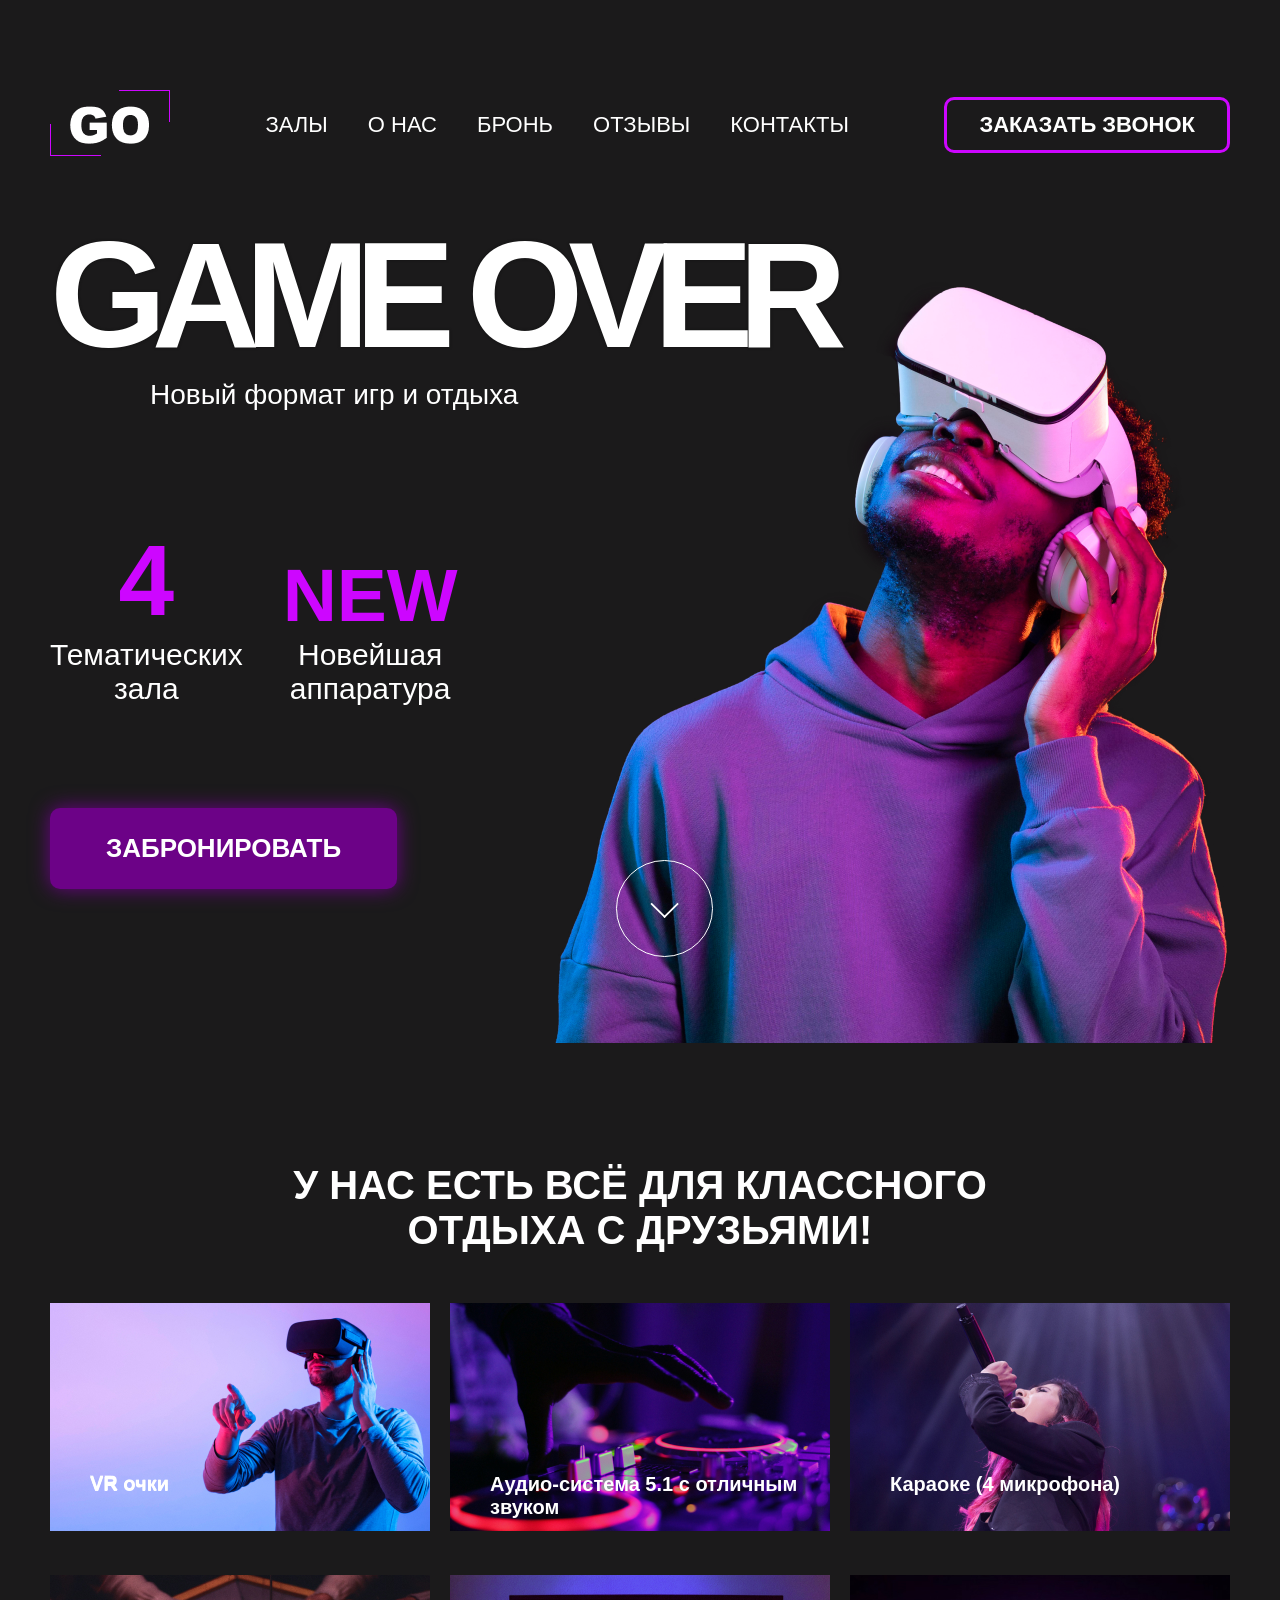
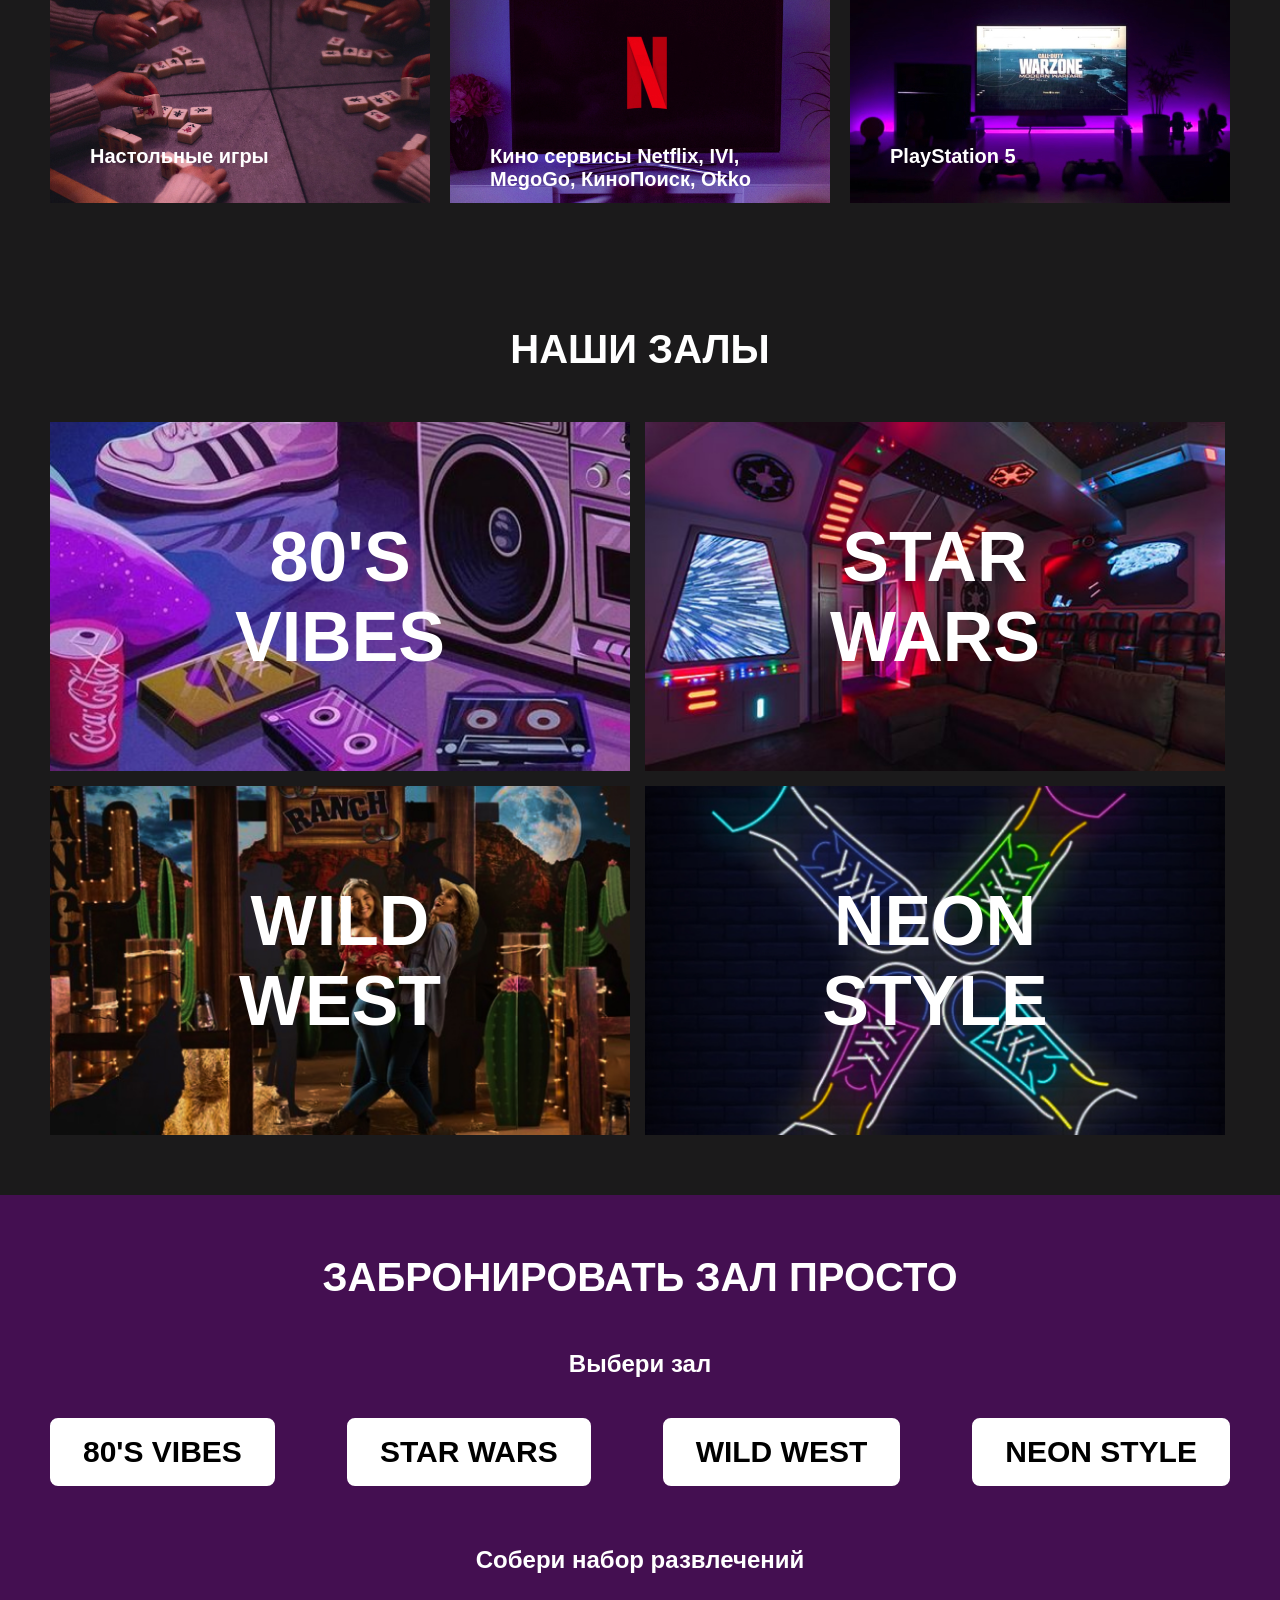
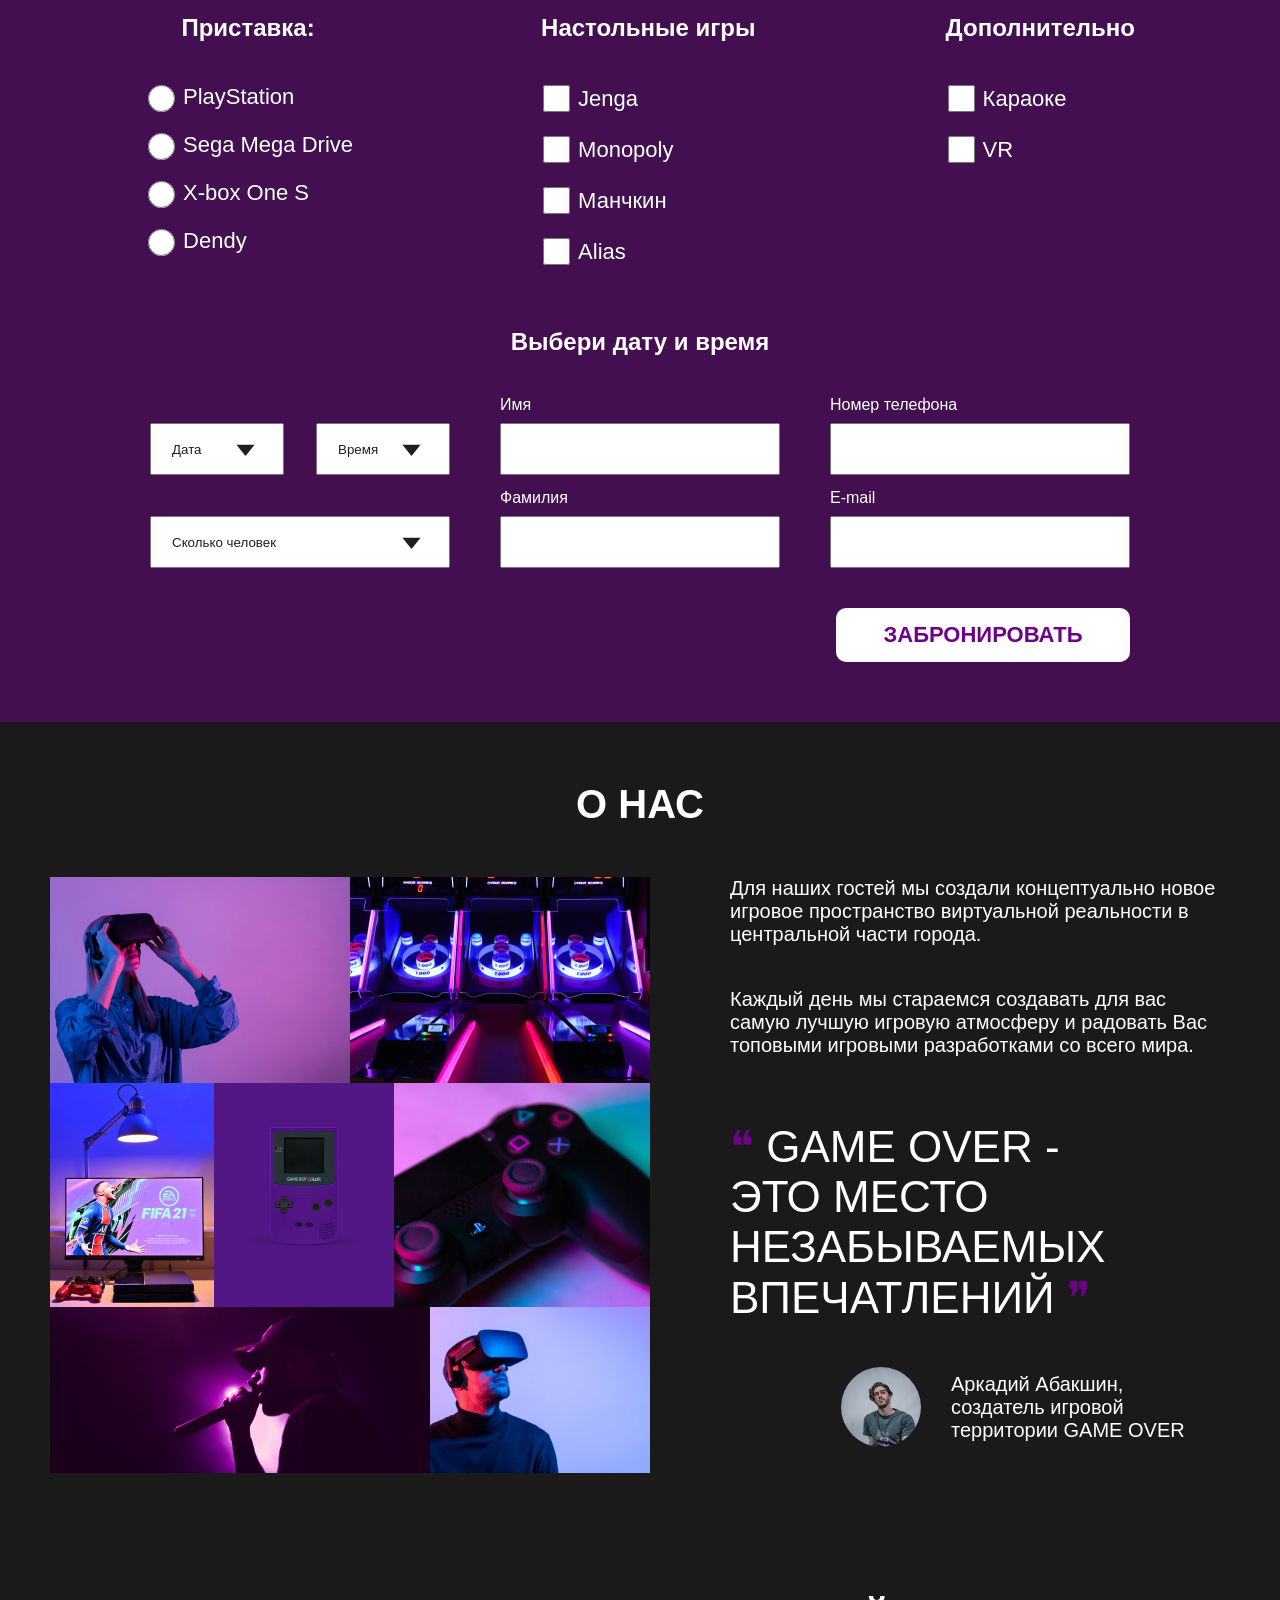
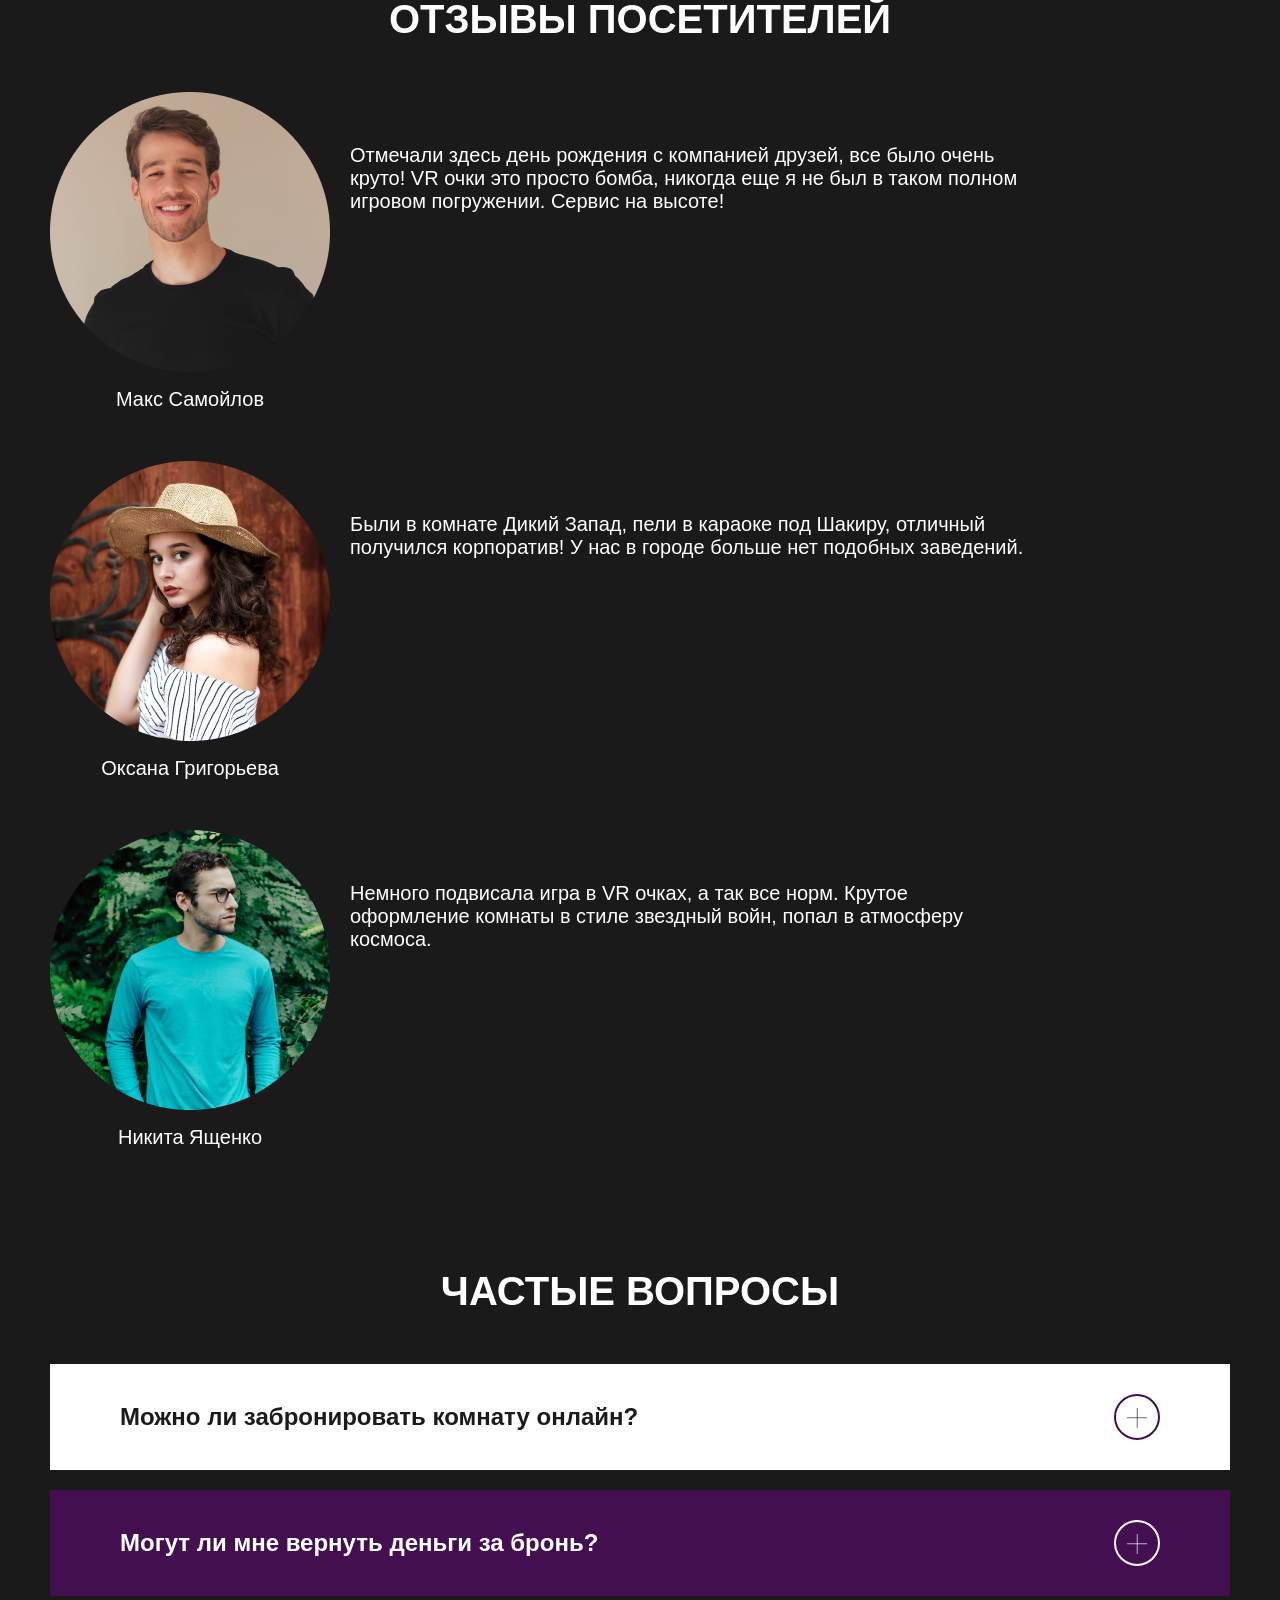
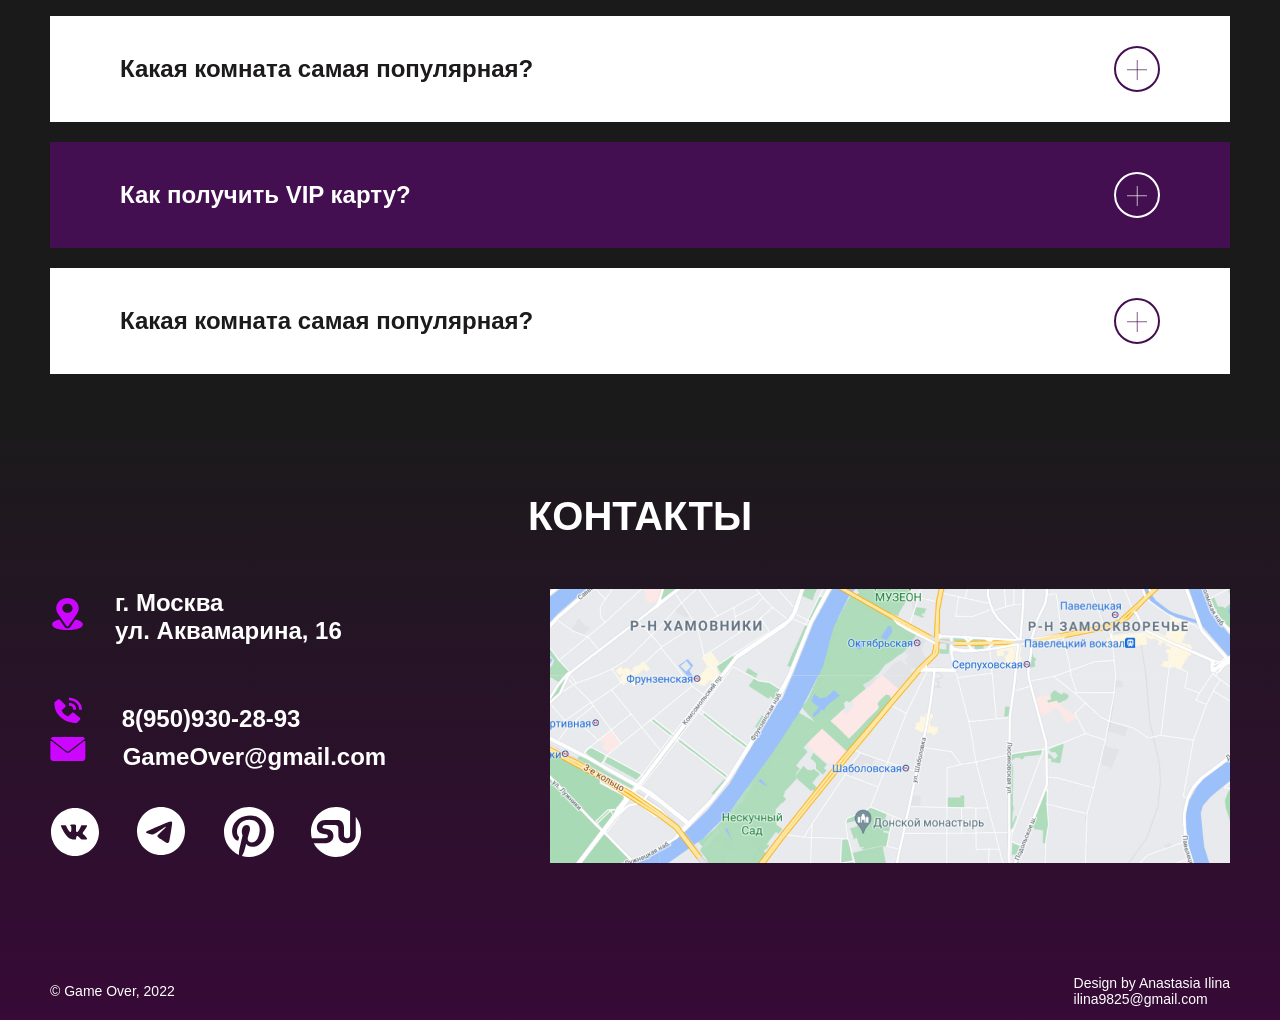
==== commit a6c78ac7: "Добавлены переходы" ====
--- a/index.html
+++ b/index.html
@@ -78,31 +78,7 @@
               alt="Парень в VR очках"
             />
             <button class="game-over__round-btn">
-              <svg
-                width="97"
-                height="97"
-                viewBox="0 0 97 97"
-                fill="none"
-                xmlns="http://www.w3.org/2000/svg"
-              >
-                <circle cx="48.5" cy="48.5" r="48" stroke="white" fill="none" />
-                <rect
-                  x="34.4253"
-                  y="43.9162"
-                  width="1.82001"
-                  height="20.0201"
-                  transform="rotate(-44.9975 34.4253 43.9162)"
-                  fill="white"
-                />
-                <rect
-                  x="48.5806"
-                  y="58.0737"
-                  width="1.82001"
-                  height="20.0201"
-                  transform="rotate(-134.997 48.5806 58.0737)"
-                  fill="white"
-                />
-              </svg>
+              <img src="img/btn-round.svg" alt="круглая кнопка">
             </button>
           </div>
         </div>
@@ -843,4 +819,4 @@
       </section>
     </footer>
   </body>
-</html>
+</html>
--- a/style/style.css
+++ b/style/style.css
@@ -6,5 +6,6 @@
 @import url(reserv.css);
 @import url(halls.css);
 @import url(about_us.css);
-@import url(contacts.css);
-@import url(comments.css);+@import url(footer.css);
+@import url(comments.css);
+@import url(animation.css);
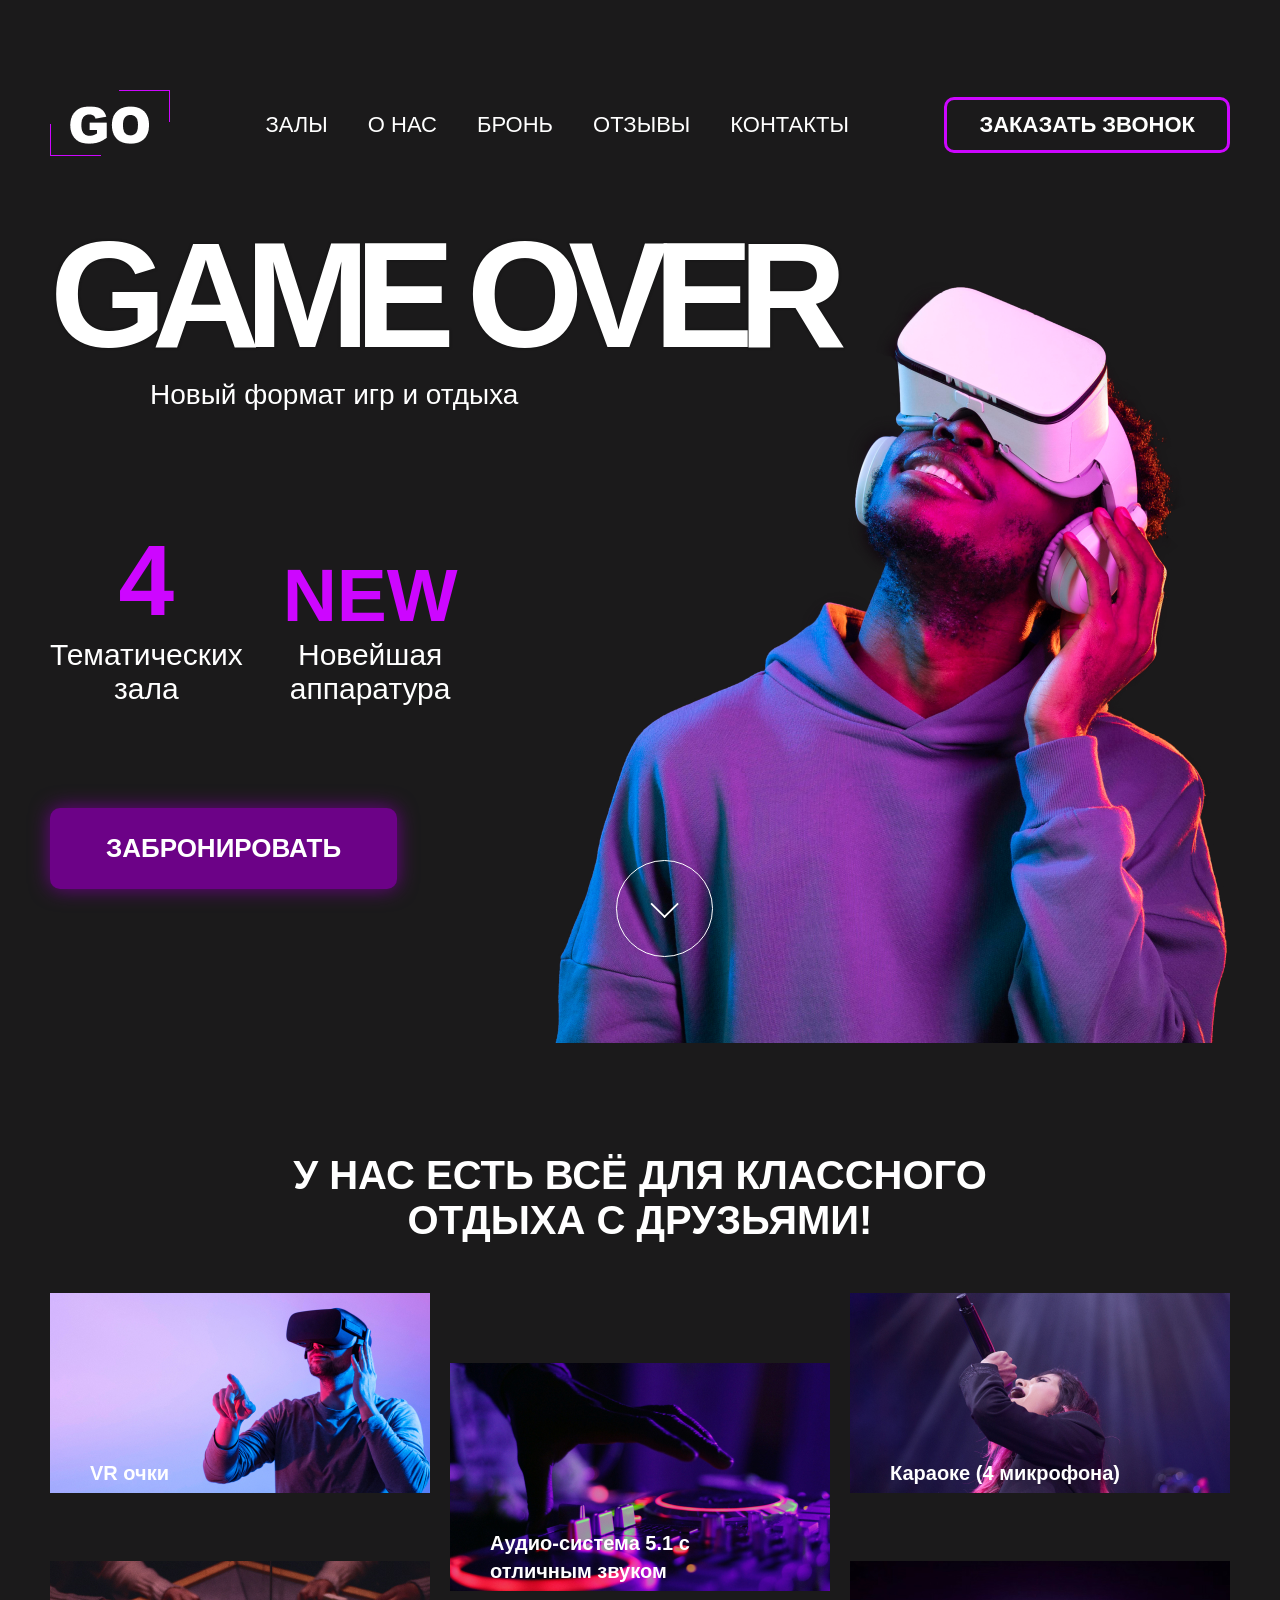
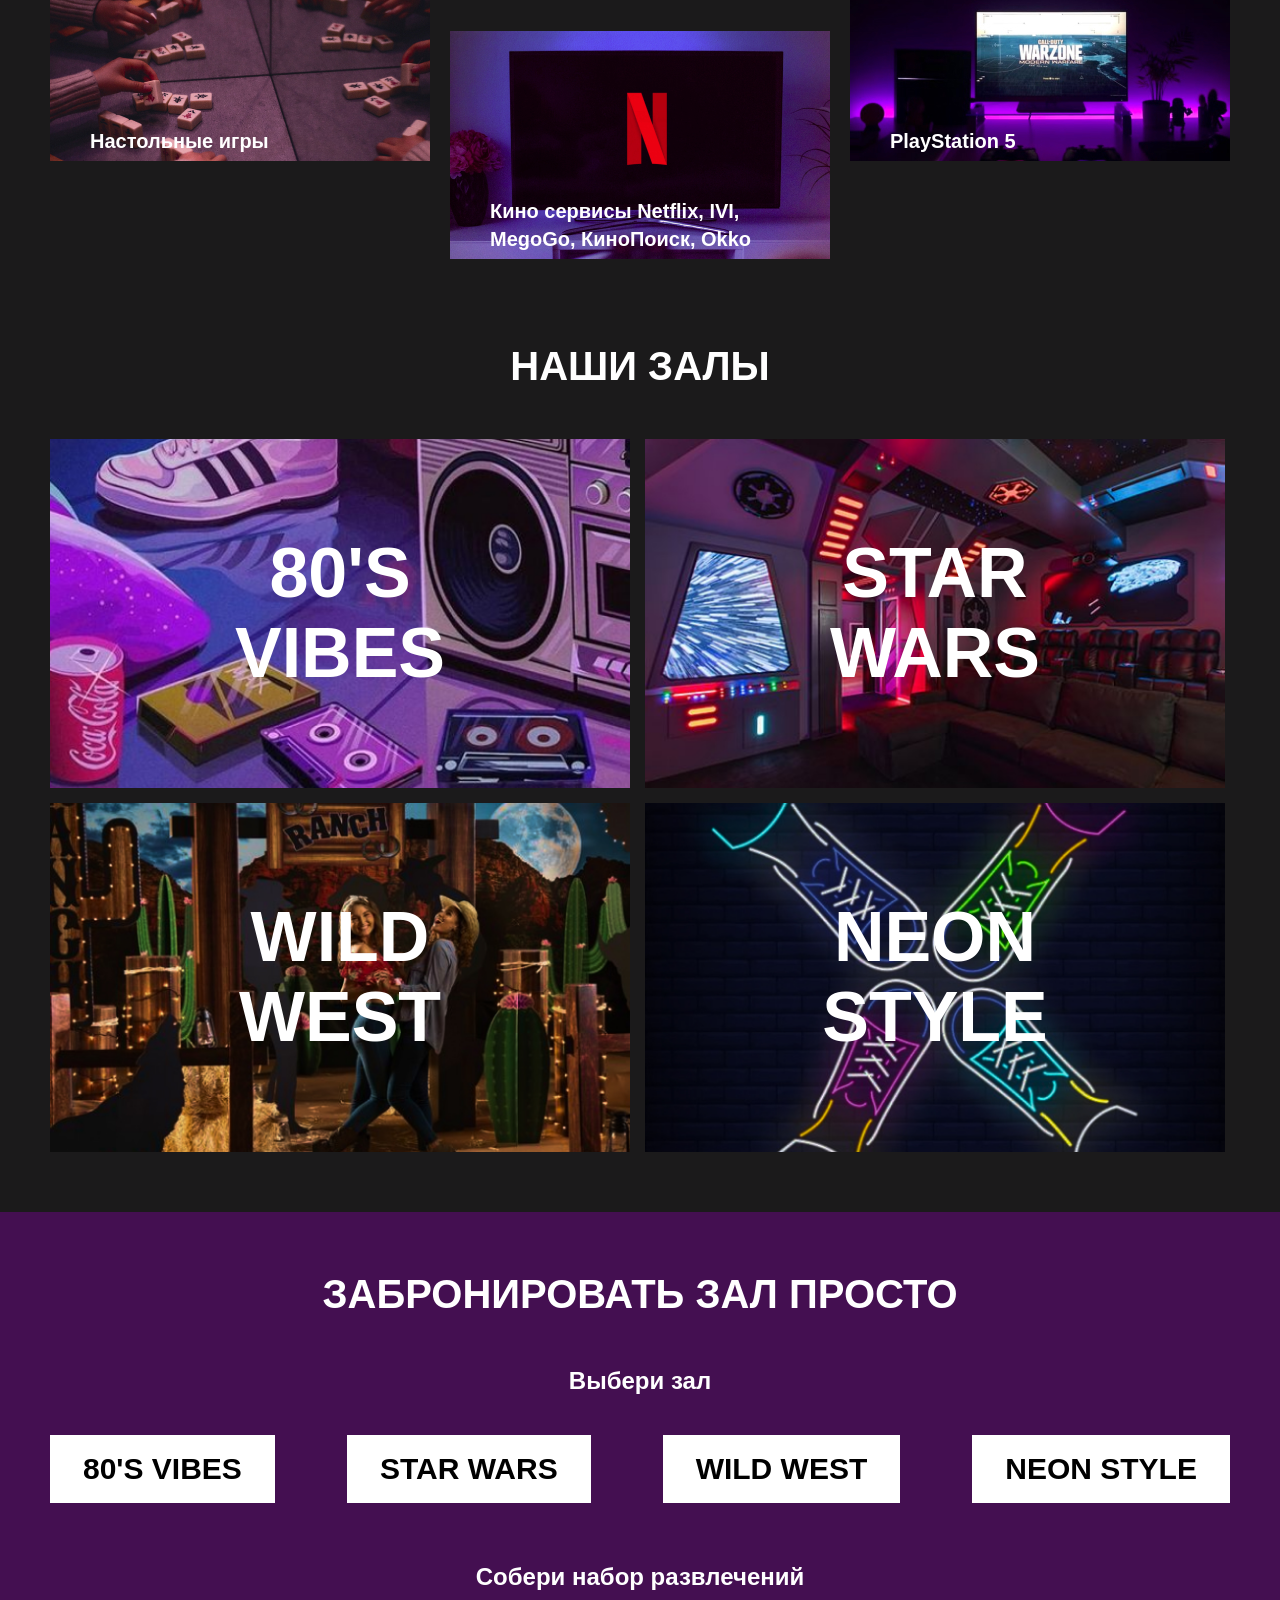
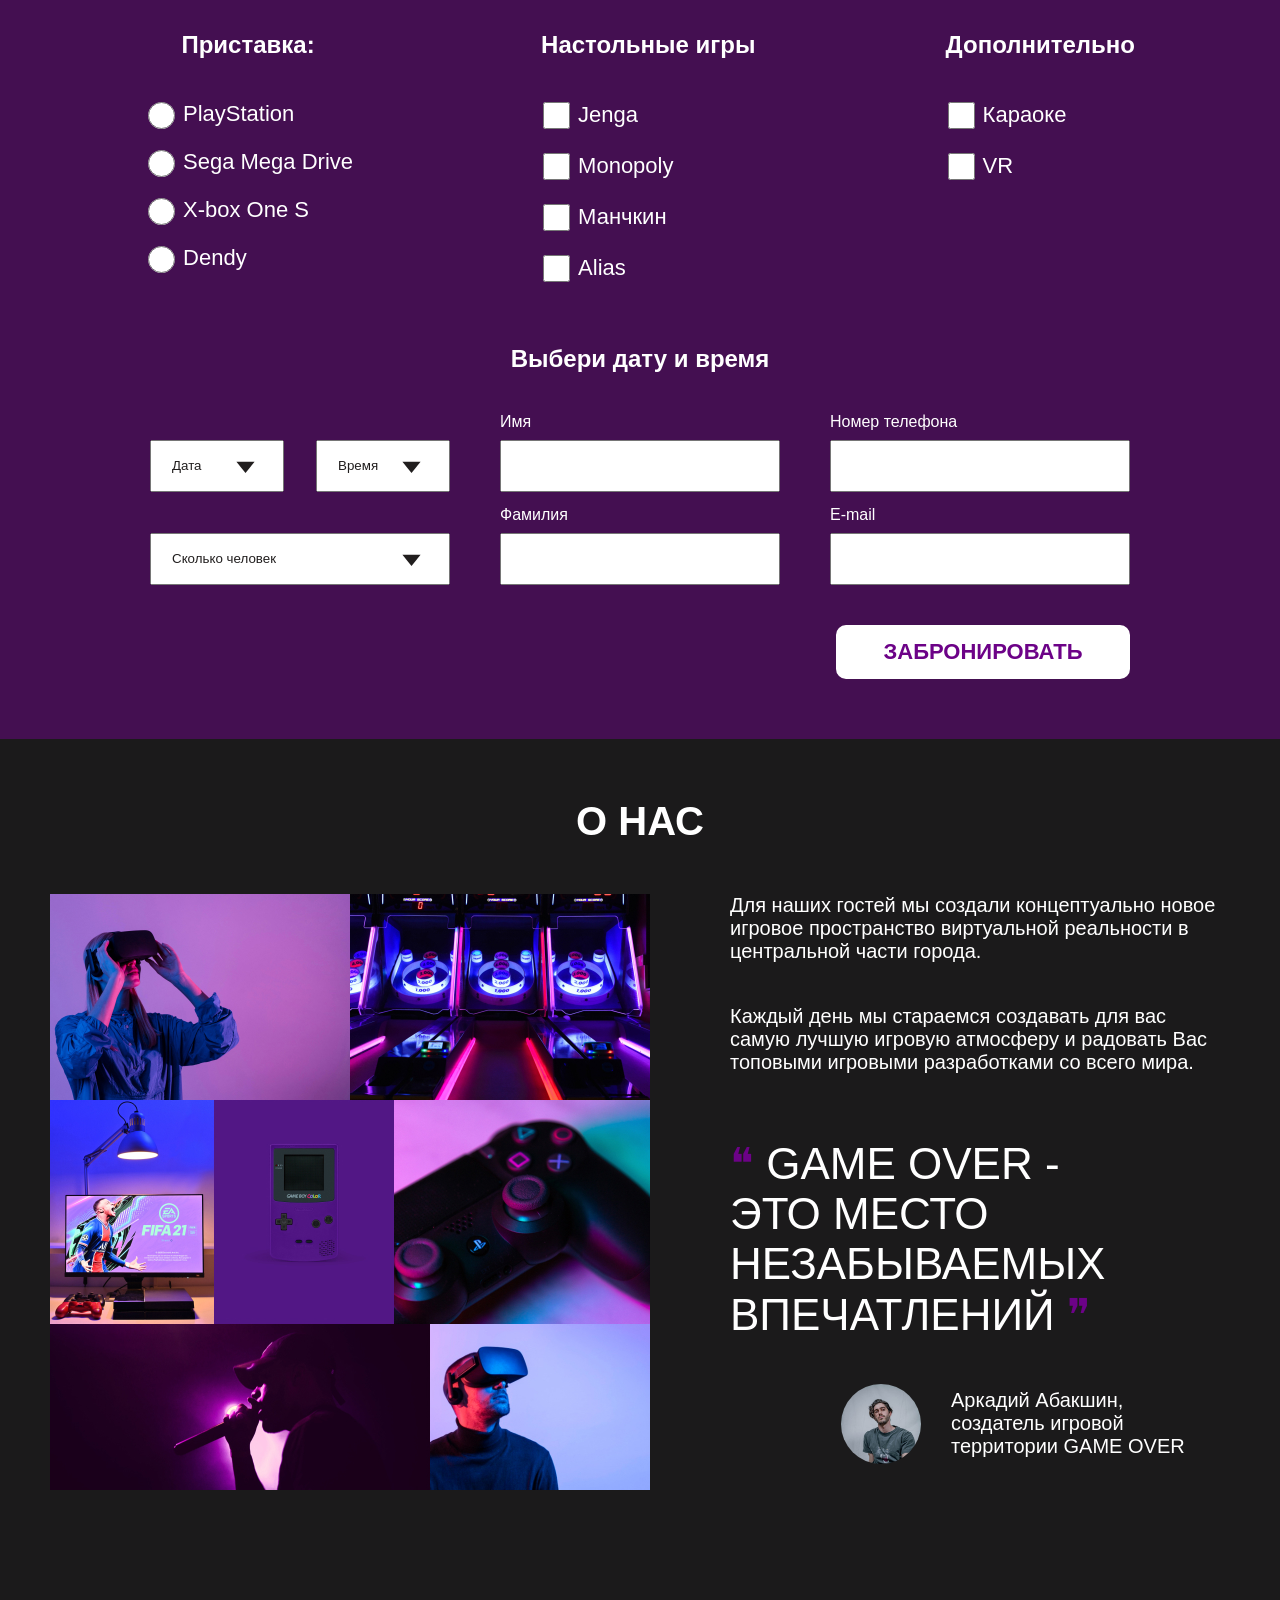
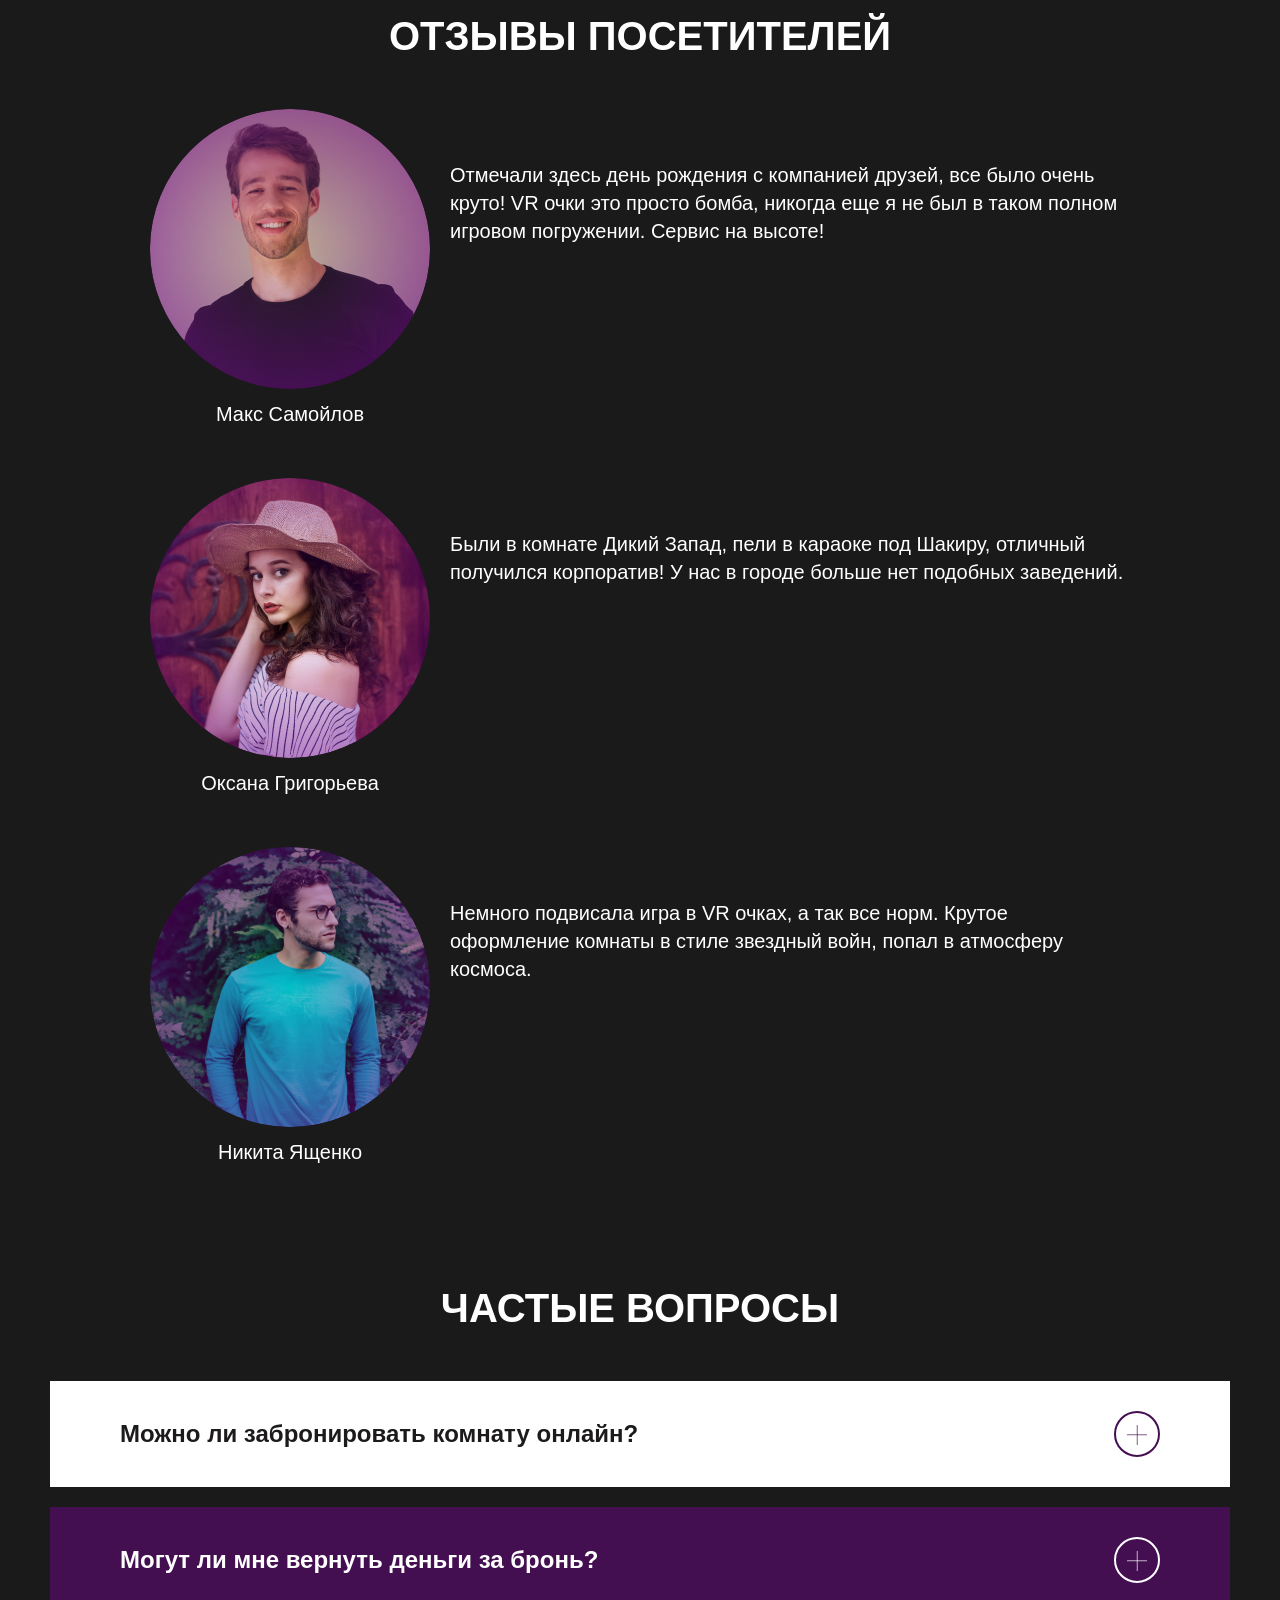
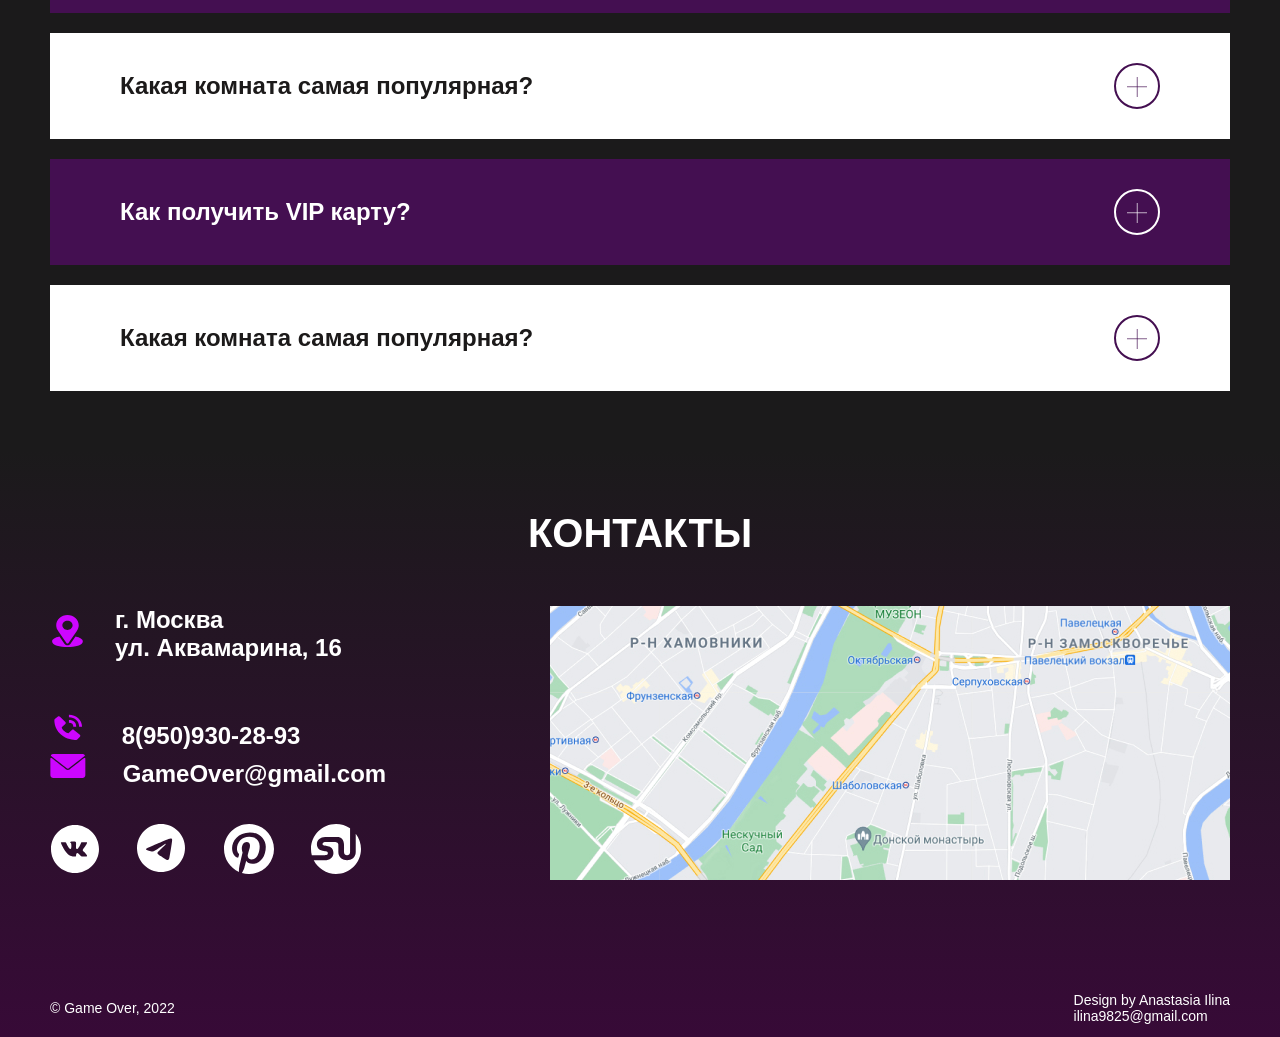
==== commit d3127455: "Добавлены переменные" ====
--- a/index.html
+++ b/index.html
@@ -78,7 +78,7 @@
               alt="Парень в VR очках"
             />
             <button class="game-over__round-btn">
-              <img src="img/btn-round.svg" alt="круглая кнопка">
+              <img src="img/btn-round.svg" alt="круглая кнопка" />
             </button>
           </div>
         </div>
@@ -93,75 +93,29 @@
           </h2>
           <div class="entertainment__content">
             <ul class="entertainment__list">
-              <li class="entertainment__item">
-                <figure class="entertainment__picture">
-                  <img
-                    class="entertainment__img"
-                    src="img/vr.jpg"
-                    alt="VR очки"
-                  />
-                  <figcaption class="entertainment__text">VR очки</figcaption>
-                </figure>
+              <li class="entertainment__item item-vr">
+                <a class="entertainment__link" href="#">VR очки</a>
               </li>
-              <li class="entertainment__item">
-                <figure class="entertainment__picture">
-                  <img
-                    class="entertainment__img"
-                    src="img/audio.jpg"
-                    alt="Аудио-система"
-                  />
-                  <figcaption class="entertainment__text">
-                    Аудио-система 5.1 с отличным звуком
-                  </figcaption>
-                </figure>
+              <li class="entertainment__item item-audio">
+                <a class="entertainment__link" href="#"
+                  >Аудио-система 5.1 с отличным звуком</a
+                >
               </li>
-              <li class="entertainment__item">
-                <figure class="entertainment__picture">
-                  <img
-                    class="entertainment__img"
-                    src="img/micro.jpg"
-                    alt="Караоке"
-                  />
-                  <figcaption class="entertainment__text">
-                    Караоке (4 микрофона)
-                  </figcaption>
-                </figure>
+              <li class="entertainment__item item-micro">
+                <a class="entertainment__link" href="#"
+                  >Караоке (4 микрофона)</a
+                >
               </li>
-              <li class="entertainment__item">
-                <figure class="entertainment__picture">
-                  <img
-                    class="entertainment__img"
-                    src="img/game.jpg"
-                    alt="Настольные игры"
-                  />
-                  <figcaption class="entertainment__text">
-                    Настольные игры
-                  </figcaption>
-                </figure>
+              <li class="entertainment__item item-game">
+                <a class="entertainment__link" href="#">Настольные игры</a>
               </li>
-              <li class="entertainment__item">
-                <figure class="entertainment__picture">
-                  <img
-                    class="entertainment__img"
-                    src="img/netflix.jpg"
-                    alt="Кино сервисы"
-                  />
-                  <figcaption class="entertainment__text">
-                    Кино сервисы Netflix, IVI, MegoGo, КиноПоиск, Okko
-                  </figcaption>
-                </figure>
+              <li class="entertainment__item item-netflix">
+                <a class="entertainment__link" href="#"
+                  >Кино сервисы Netflix, IVI, MegoGo, КиноПоиск, Okko</a
+                >
               </li>
-              <li class="entertainment__item">
-                <figure class="entertainment__picture">
-                  <img
-                    class="entertainment__img"
-                    src="img/sony.jpg"
-                    alt="PlayStation"
-                  />
-                  <figcaption class="entertainment__text">
-                    PlayStation 5
-                  </figcaption>
-                </figure>
+              <li class="entertainment__item item-sony">
+                <a class="entertainment__link" href="#">РlаyStаtiоn 5</a>
               </li>
             </ul>
           </div>
@@ -522,66 +476,58 @@
         <div class="container">
           <h2 class="reviews__title">ОТЗЫВЫ ПОСЕТИТЕЛЕЙ</h2>
 
-          <div class="reviews__content">
-            <figure class="reviews__photo">
-              <img
-                class="reviews__img"
-                src="img/clients_photos/maks.png"
-                alt="Макс"
-              />
-              <figcaption class="reviews__name">Макс Самойлов</figcaption>
-            </figure>
-            <div class="reviews__text">
-              <span class="reviews__text-elem">
-                Отмечали здесь день рождения с компанией друзей, все было очень
-              </span>
-              <span class="reviews__text-elem">
-                круто! VR очки это просто бомба, никогда еще я не был в таком
-                полном
-              </span>
-              <span class="reviews__text-elem">
-                игровом погружении. Сервис на высоте!
-              </span>
-            </div>
-          </div>
-
-          <div class="reviews__content">
-            <figure class="reviews__photo">
-              <img
-                class="reviews__img"
-                src="img/clients_photos/oksana.png"
-                alt="Оксана"
-              />
-              <figcaption class="reviews__name">Оксана Григорьева</figcaption>
-            </figure>
-            <div class="reviews__text">
-              <span class="reviews__text-elem">
-                Были в комнате Дикий Запад, пели в караоке под Шакиру, отличный
-              </span>
-              <span class="reviews__text-elem">
-                получился корпоратив! У нас в городе больше нет подобных
-                заведений.
-              </span>
-            </div>
-          </div>
-
-          <div class="reviews__content">
-            <figure class="reviews__photo reviews__last">
-              <img
-                class="reviews__img"
-                src="img/clients_photos/nikita.png"
-                alt="Никита"
-              />
-              <figcaption class="reviews__name">Никита Ященко</figcaption>
-            </figure>
-            <div class="reviews__text">
-              <span span class="reviews__text-elem">
-                Немного подвисала игра в VR очках, а так все норм. Крутое
-              </span>
-              <span span class="reviews__text-elem">
-                оформление комнаты в стиле звездный войн, попал в атмосферу
-              </span>
-              <span span class="reviews__text-elem"> космоса. </span>
+          <div class="reviews__wrapper">
+            <div class="reviews__content">
+              <div class="reviews__img">
+                <div class="reviews__photo reviews__photo_maks"></div>
+                <p class="reviews__name">Макс Самойлов</p>
+              </div>
+              <div class="reviews__text">
+                <span class="reviews__text-elem">
+                  Отмечали здесь день рождения с компанией друзей, все было
+                  очень
+                </span>
+                <span class="reviews__text-elem">
+                  круто! VR очки это просто бомба, никогда еще я не был в таком
+                  полном
+                </span>
+                <span class="reviews__text-elem">
+                  игровом погружении. Сервис на высоте!
+                </span>
+              </div>
+            </div>
+
+            <div class="reviews__content">
+              <div class="reviews__img">
+                <div class="reviews__photo reviews__photo_oksana"></div>
+                <p class="reviews__name">Оксана Григорьева</p>
+              </div>
+              <div class="reviews__text">
+                <span class="reviews__text-elem">
+                  Были в комнате Дикий Запад, пели в караоке под Шакиру,
+                  отличный
+                </span>
+                <span class="reviews__text-elem">
+                  получился корпоратив! У нас в городе больше нет подобных
+                  заведений.
+                </span>
+              </div>
+            </div>
+
+            <div class="reviews__content">
+              <div class="reviews__img">
+                <div class="reviews__photo reviews__photo_nikita"></div>
+                <p class="reviews__name">Никита Ященко</p>
+              </div>
+              <div class="reviews__text">
+                <span span class="reviews__text-elem">
+                  Немного подвисала игра в VR очках, а так все норм. Крутое
+                </span>
+                <span span class="reviews__text-elem">
+                  оформление комнаты в стиле звездный войн, попал в атмосферу
+                </span>
+                <span span class="reviews__text-elem"> космоса. </span>
+              </div>
             </div>
           </div>
         </div>
@@ -819,4 +765,4 @@
       </section>
     </footer>
   </body>
-</html>+</html>
--- a/style/style.css
+++ b/style/style.css
@@ -1,3 +1,4 @@
+@import url(var.css);
 @import url(main.css);
 @import url(faq.css);
 @import url(header.css);
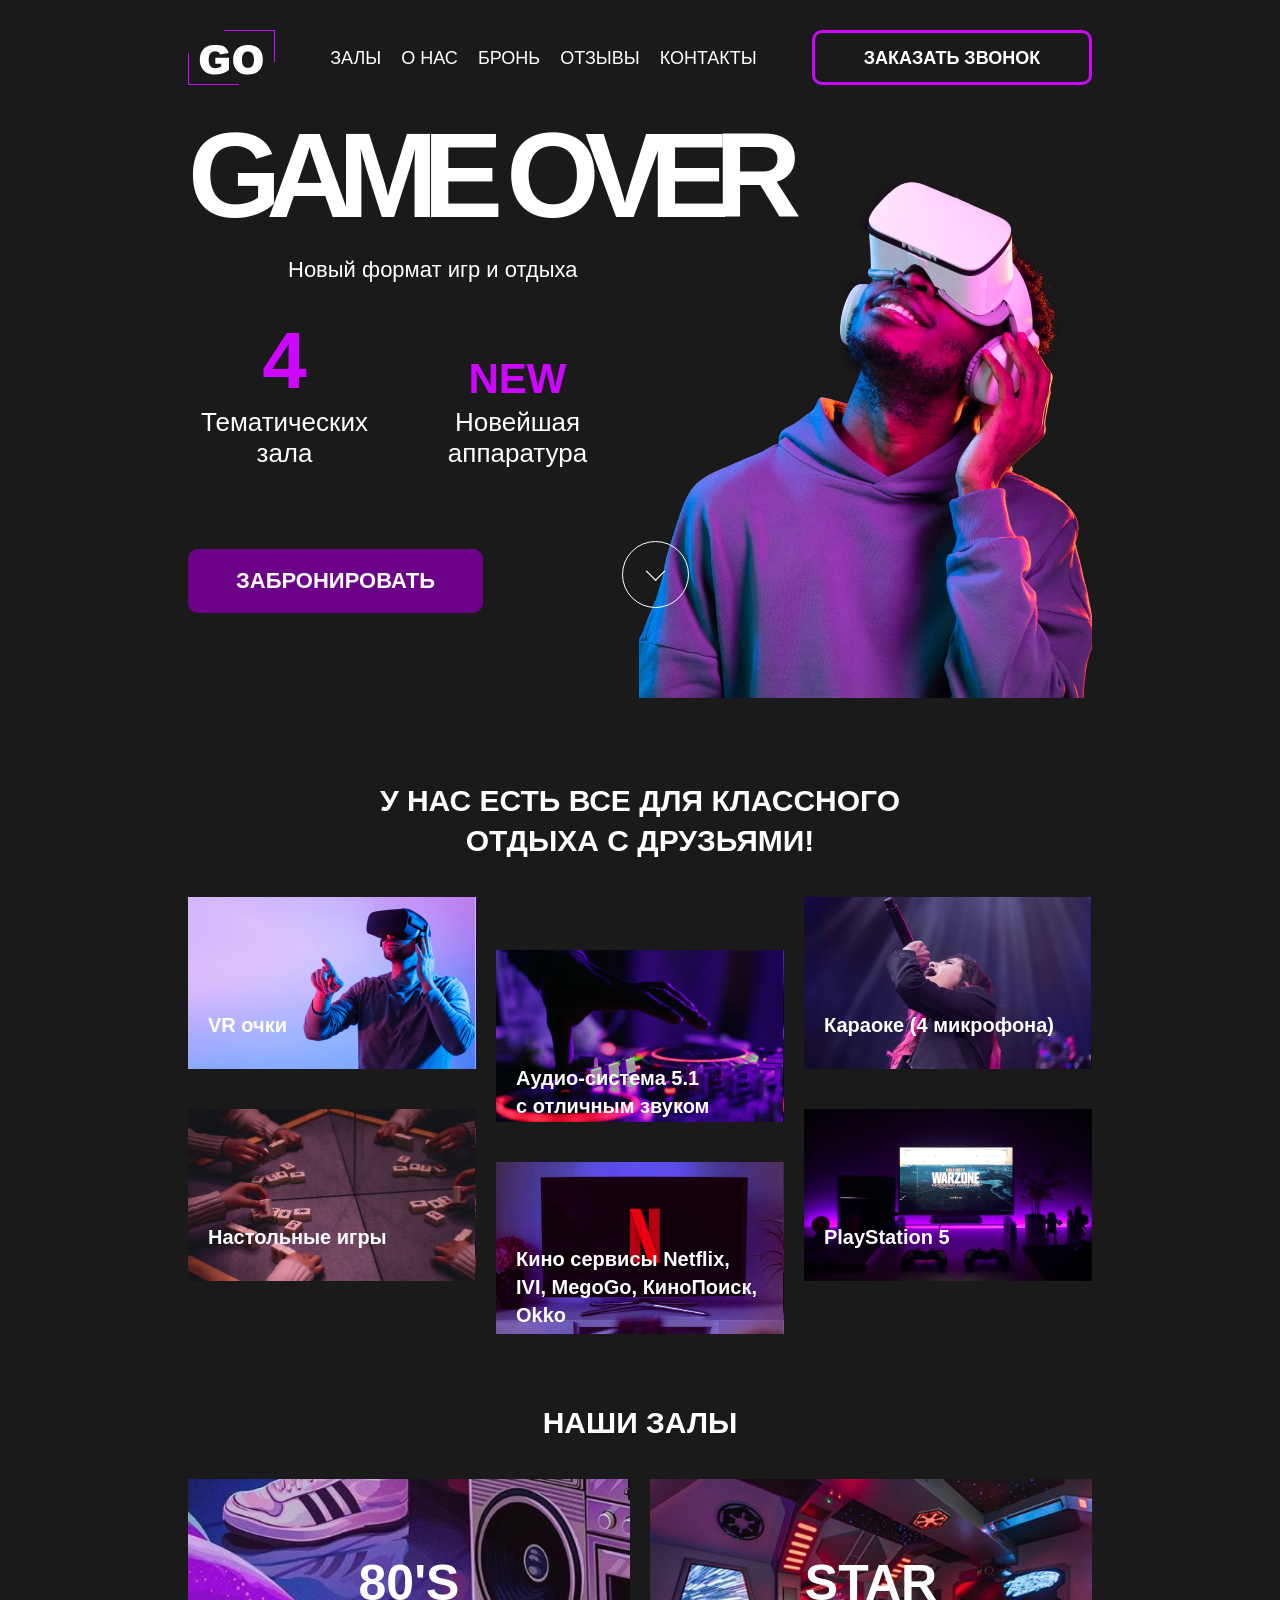
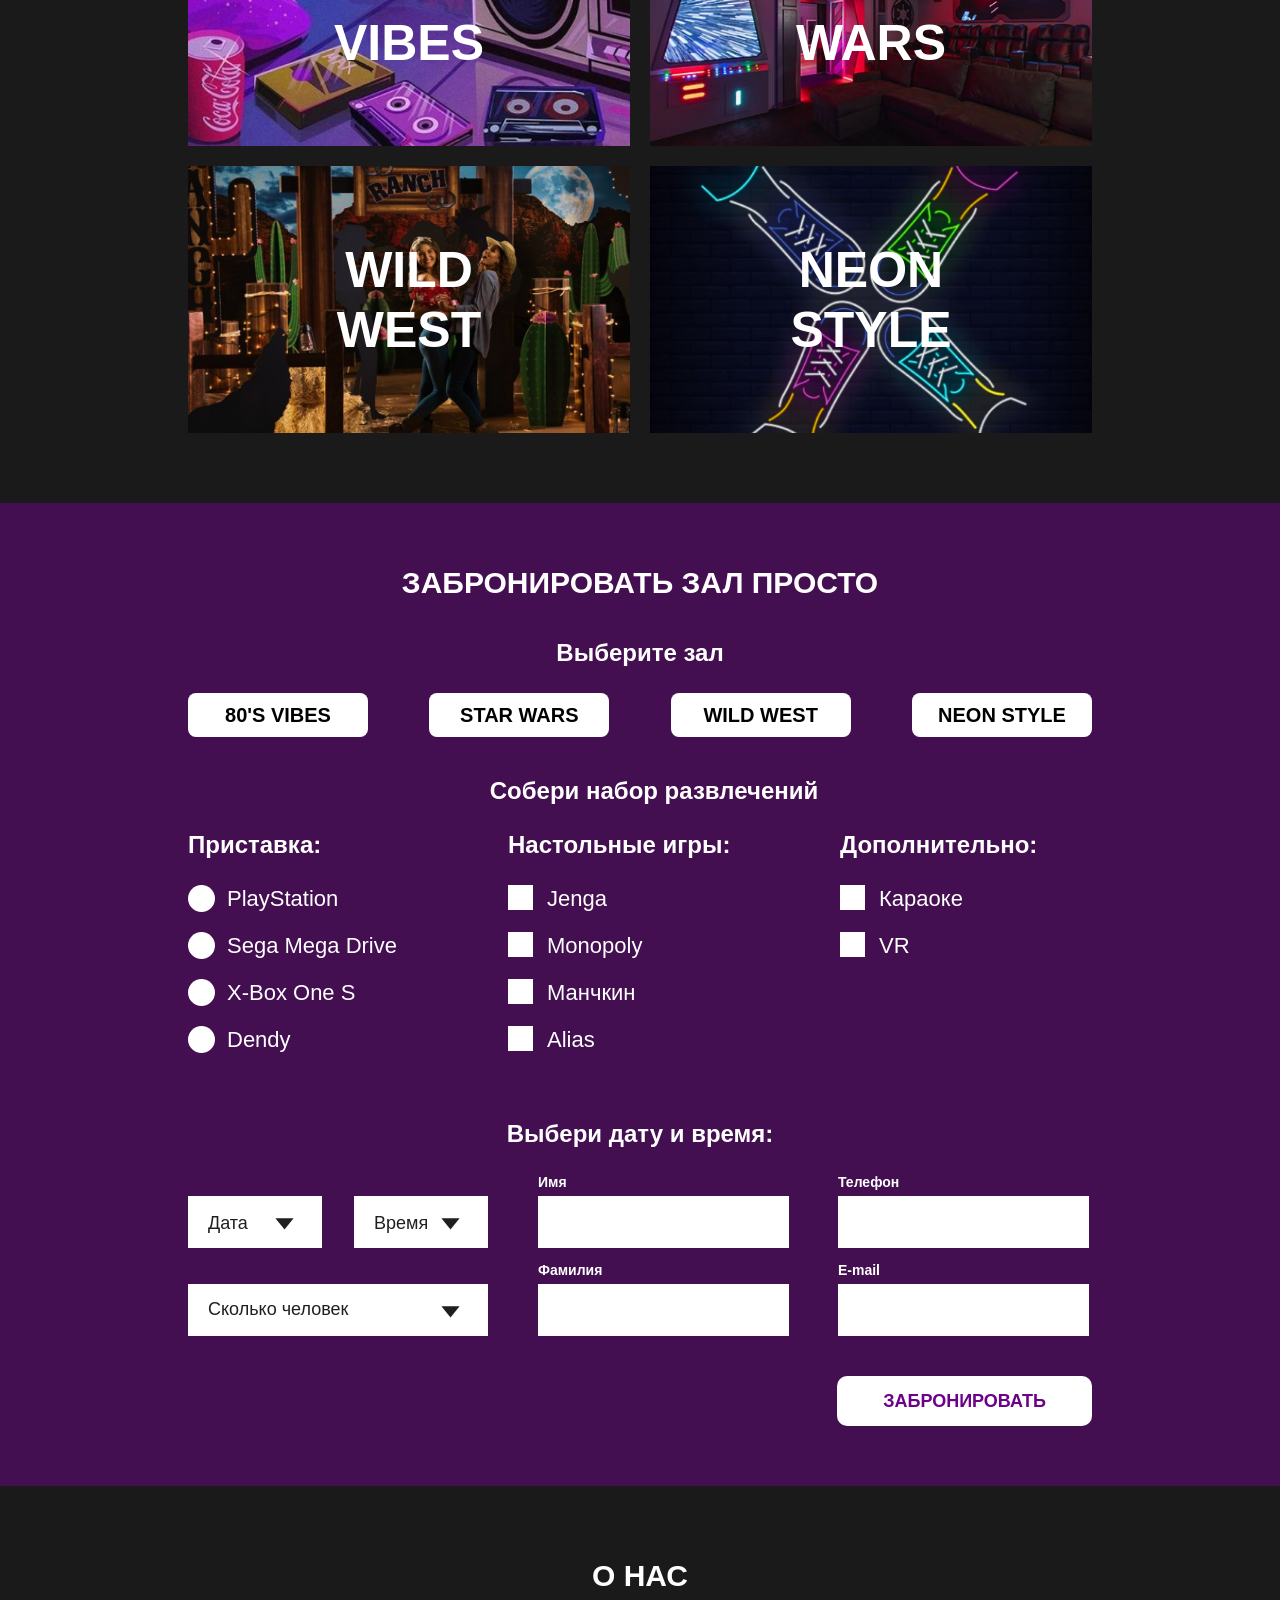
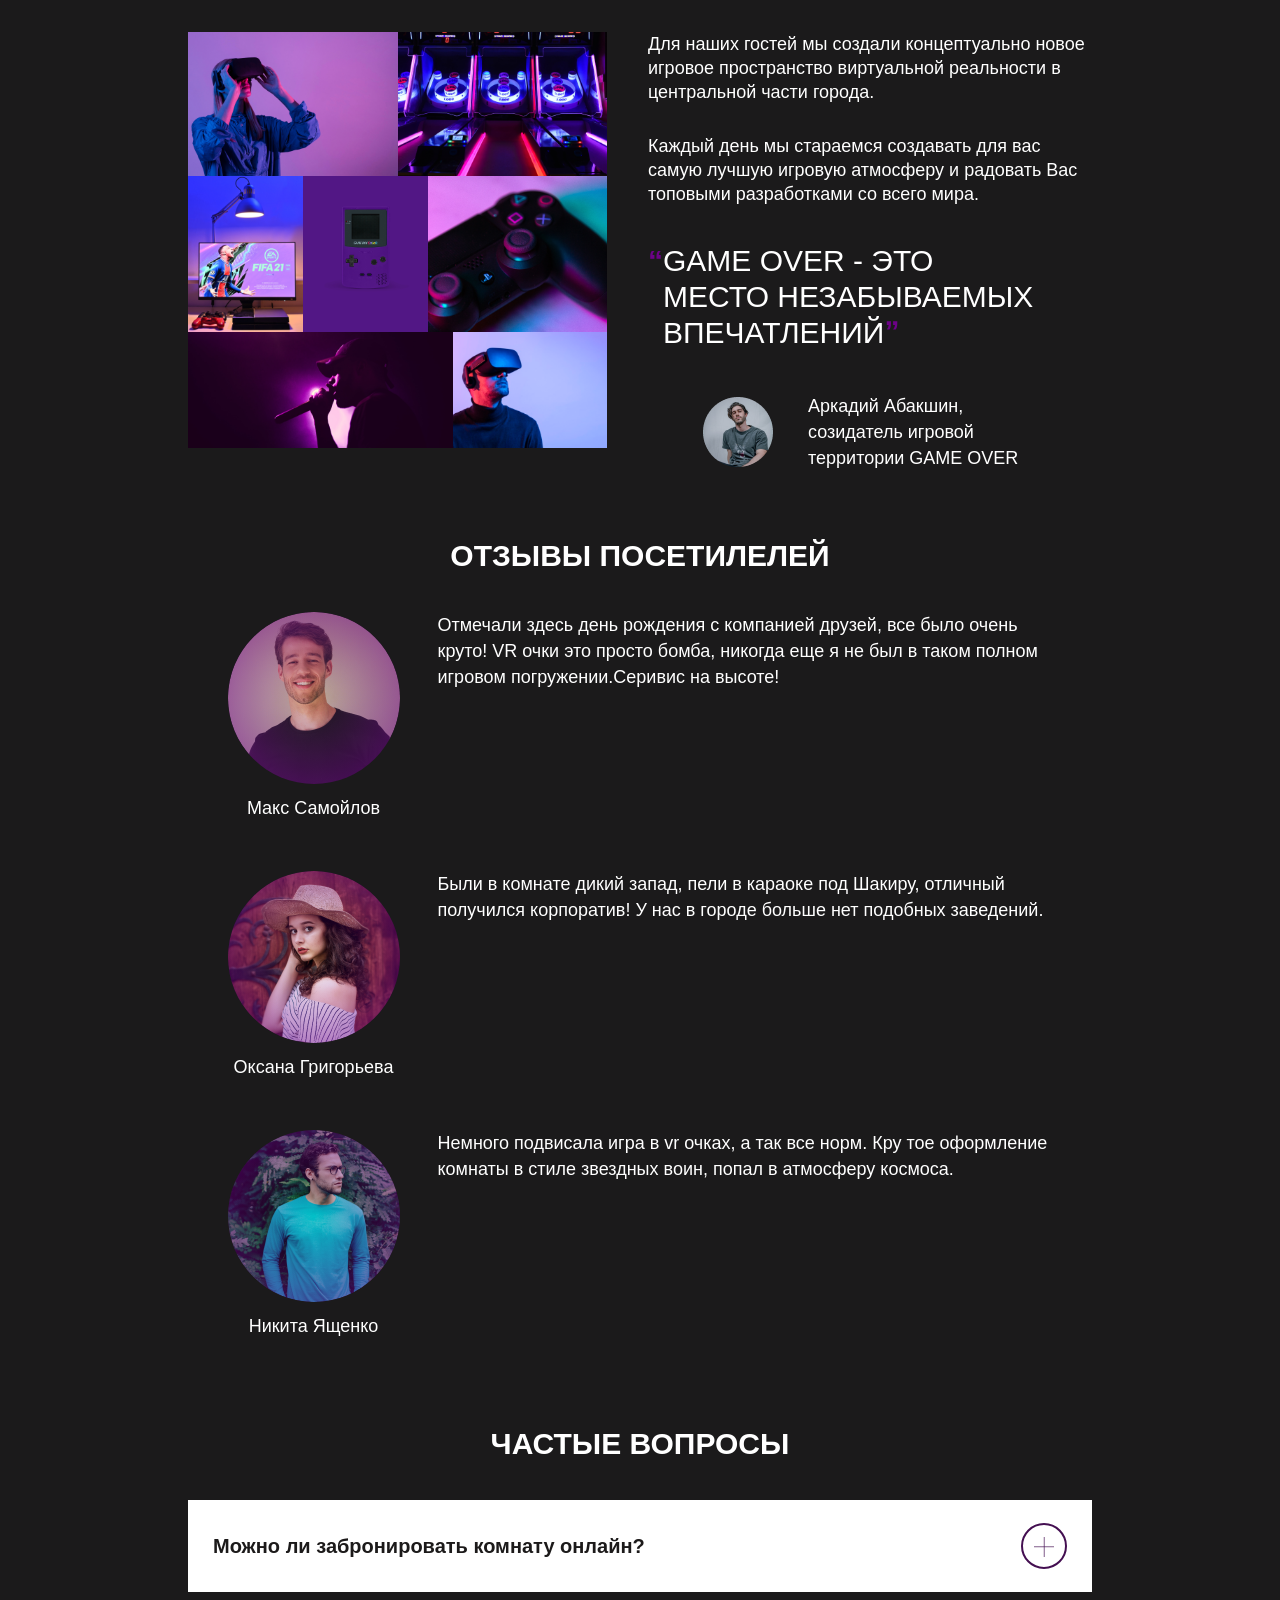
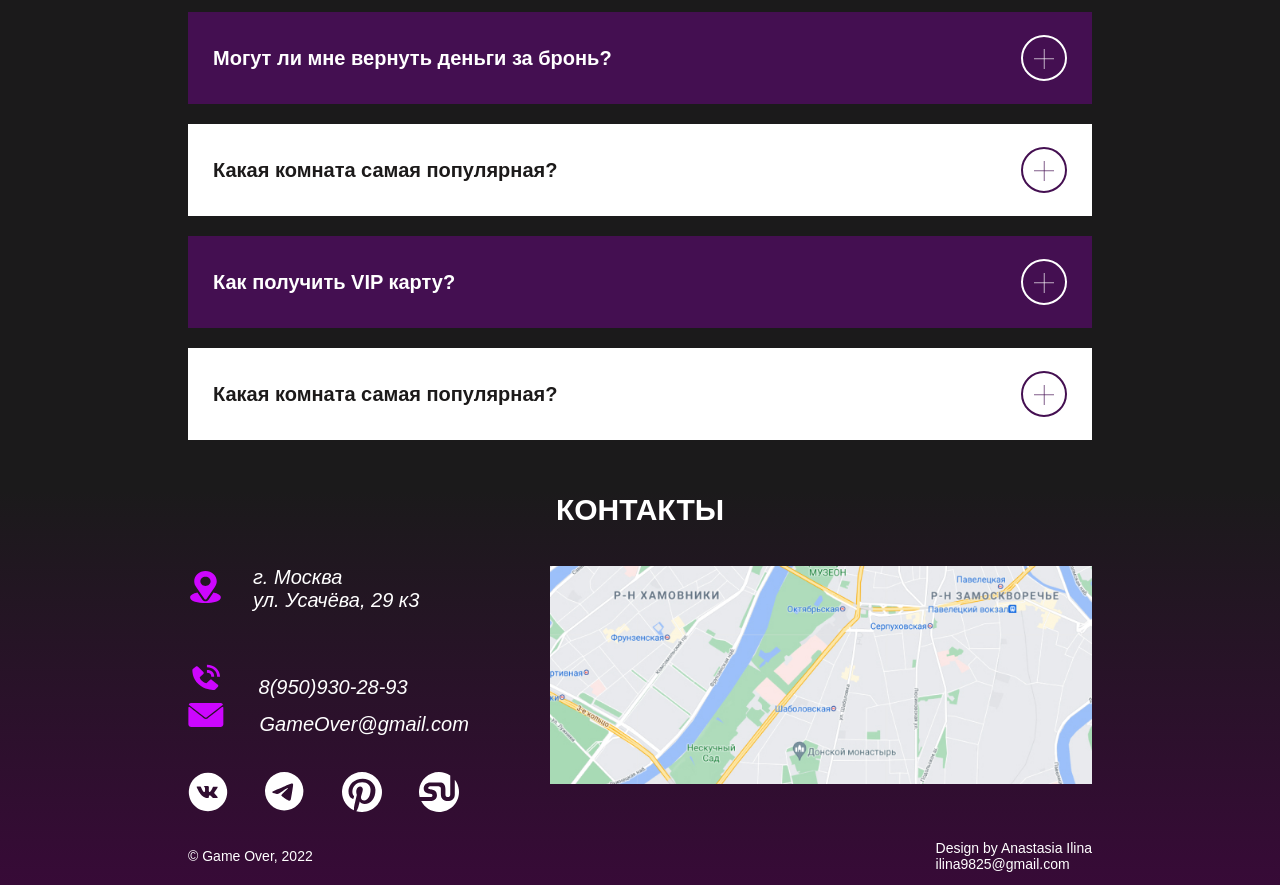
==== commit 1300a2a0: "Итоговая" ====
--- a/index.html
+++ b/index.html
@@ -2,570 +2,636 @@
 <html lang="ru">
   <head>
     <meta charset="UTF-8" />
-    <meta name="viewport" content="width=device-width, initial-scale=1.0" />
-    <title>Project-GO</title>
-
+    <meta name="viewport" content="width=device-width, initial-scale=1.0" /> 
     <link rel="icon" type="image/svg+xml" href="../img/icon.svg" />
     <link rel="icon" type="image/png" href="../img/logo.png" />
     <link rel="stylesheet" href="style/style.css" />
+
+	<title>Project-GO</title>   
   </head>
-
   <body>
     <header class="header">
-      <section class="header__wrapper">
+      <div class="container">
+        <div class="header__wrapper">
+          <button class="header__menu"></button>
+          <a href="./" class="heder-logo"> </a>
+          <nav class="navigation">
+            <ul class="navigation__list">
+              <li class="navigation__item">
+                <a href="#halls" class="navigation__link"> Залы </a>
+              </li>
+              <li class="navigation__item">
+                <a href="#about" class="navigation__link"> О нас </a>
+              </li>
+              <li class="navigation__item">
+                <a href="#reserve" class="navigation__link"> Бронь </a>
+              </li>
+              <li class="navigation__item">
+                <a href="#reviews" class="navigation__link"> Отзывы </a>
+              </li>
+              <li class="navigation__item">
+                <a href="#contacts" class="navigation__link"> Контакты </a>
+              </li>
+            </ul>
+          </nav>
+          <button class="btn header__btn">Заказать звонок</button>
+        </div>
+      </div>
+    </header>
+    <main class="main">
+      <section class="game-over">
         <div class="container">
-          <div class="header__grid">
-            <div class="header__logo">
-              <img src="img/logo.png" alt="" />
+          <div class="game-over__wrapper">
+            <h1 class="game-over__title">GAME OVER</h1>
+            <p class="game-over__text">Новый формат игр и отдыха</p>
+            <div class="game-over__info">
+              <div class="game-over__info-wrapper">
+                <span class="game-over__info-color game-over__info-number"
+                  >4</span
+                >
+                <p class="game-over__info-text">Тематических зала</p>
+              </div>
+              <div class="game-over__info-wrapper">
+                <span class="game-over__info-color game-over__info-new"
+                  >New</span
+                >
+                <p class="game-over__info-text">Новейшая аппаратура</p>
+              </div>
             </div>
-            <nav class="header__navigation">
-              <ul class="header__menu">
-                <li class="header__item">
-                  <a class="header__item-link" href="#halls">залы</a>
-                </li>
-                <li class="header__item">
-                  <a class="header__item-link" href="#about_us">О нас</a>
-                </li>
-                <li class="header__item">
-                  <a class="header__item-link" href="#reserv">Бронь</a>
-                </li>
-                <li class="header__item">
-                  <a class="header__item-link" href="#reviews">отзывы</a>
-                </li>
-                <li class="header__item">
-                  <a class="header__item-link" href="#contacts">Контакты</a>
-                </li>
-              </ul>
-            </nav>
-            <div class="header__call">
-              <button class="header__btn header__btn-text">
-                Заказать звонок
-              </button>
+            <div class="game-over__btn-wrapper">
+              <a href="#reserve" class="game-over__btn">Забронировать</a>
+              <a href="#description" class="game-over__btn-down"> </a>
             </div>
           </div>
         </div>
       </section>
-    </header>
-
-    <main>
-      <section class="game-over">
+      <section class="section description" id="description">
         <div class="container">
-          <div class="game-over__content">
-            <div class="game-over__text">
-              <div class="game-over__heading">
-                <h1 class="game-over__title">GAME OVER</h1>
-                <p class="game-over__title-text">Новый формат игр и отдыха</p>
-              </div>
-              <div class="game-over__ad">
-                <div class="game-over__ad-text">
-                  <span class="game-over__four game-over__ad-text-elem">4</span>
-                  <span class="game-over__ad-text-elem">Тематических</span>
-                  <span class="game-over__ad-text-elem">зала</span>
-                </div>
-                <div class="game-over__ad-text">
-                  <span class="game-over__new game-over__ad-text-elem"
-                    >new</span
-                  >
-                  <span class="game-over__ad-text-elem">Новейшая</span>
-                  <span class="game-over__ad-text-elem">аппаратура</span>
-                </div>
-              </div>
-              <button class="game-over__btn">Забронировать</button>
-            </div>
-            <img
-              class="game-over__img"
-              src="img/HeadGO.png"
-              alt="Парень в VR очках"
-            />
-            <button class="game-over__round-btn">
-              <img src="img/btn-round.svg" alt="круглая кнопка" />
-            </button>
-          </div>
-        </div>
-      </section>
-
-      <section class="entertainment">
-        <div class="container">
-          <h2 class="entertainment__title">
-            У нас есть всё для классного
-            <br />
-            отдыха с друзьями!
-          </h2>
-          <div class="entertainment__content">
-            <ul class="entertainment__list">
-              <li class="entertainment__item item-vr">
-                <a class="entertainment__link" href="#">VR очки</a>
-              </li>
-              <li class="entertainment__item item-audio">
-                <a class="entertainment__link" href="#"
-                  >Аудио-система 5.1 с отличным звуком</a
+          <div class="description__wrapper">
+            <h2 class="title description__title">
+              У нас есть все для классного <br />
+              отдыха с друзьями!
+            </h2>
+            <ul class="description__cards">
+              <li class="description__card description__card-vr">
+                <a href="#" class="description__link">VR очки</a>
+              </li>
+              <li class="description__card description__card-audio">
+                <a href="#" class="description__link"
+                  >Аудио-система 5.1 <br />
+                  с отличным звуком</a
                 >
               </li>
-              <li class="entertainment__item item-micro">
-                <a class="entertainment__link" href="#"
-                  >Караоке (4 микрофона)</a
-                >
-              </li>
-              <li class="entertainment__item item-game">
-                <a class="entertainment__link" href="#">Настольные игры</a>
-              </li>
-              <li class="entertainment__item item-netflix">
-                <a class="entertainment__link" href="#"
+              <li class="description__card description__card-karaoke">
+                <a href="#" class="description__link">Караоке (4 микрофона)</a>
+              </li>
+              <li class="description__card description__card-games">
+                <a href="#" class="description__link">Настольные игры</a>
+              </li>
+              <li class="description__card description__card-netflix">
+                <a href="#" class="description__link"
                   >Кино сервисы Netflix, IVI, MegoGo, КиноПоиск, Okko</a
                 >
               </li>
-              <li class="entertainment__item item-sony">
-                <a class="entertainment__link" href="#">РlаyStаtiоn 5</a>
+              <li class="description__card description__card-ps">
+                <a href="#" class="description__link">РlаyStаtiоn 5</a>
               </li>
             </ul>
           </div>
         </div>
       </section>
+      <section class="section halls" id="halls">
+        <div class="container">
+          <div class="content halls-content">
+            <h2 class="title halls-content__title">Наши залы</h2>
+            <ul class="halls-content__list">
+              <li class="halls-content__item">
+                <a
+                  class="halls-content__link halls-content__link_vibes"
+                  href="./80vibes.html"
+                >
+                  <h3 class="halls-content__link-title">80's vibes</h3>
+                </a>
+              </li>
+              <li class="halls-content__item">
+                <a
+                  class="halls-content__link halls-content__link_star"
+                  href="./star-wars.html"
+                >
+                  <h3 class="halls-content__link-title">Star wars</h3>
+                </a>
+              </li>
+              <li class="halls-content__item">
+                <a
+                  class="halls-content__link halls-content__link_wild"
+                  href="./west.html"
+                >
+                  <h3 class="halls-content__link-title">Wild west</h3>
+                </a>
+              </li>
+              <li class="halls-content__item">
+                <a
+                  class="halls-content__link halls-content__link_neon"
+                  href="./neon.html"
+                >
+                  <h3 class="halls-content__link-title">Neon style</h3>
+                </a>
+              </li>
+            </ul>
+          </div>
+        </div>
+      </section>
+      <section class="section reserve" id="reserve">
+        <div class="container">
+          <div class="content reserve-content">
+            <h2 class="title reserve-content__title">
+              Забронировать зал просто
+            </h2>
+            <form
+              class="reserve-form"
+              action="https://jsonplaceholder.typicode.com/posts"
+              method="POST"
+            >
+              <fieldset class="reserve-hall">
+                <legend class="reserve__title reserve-hall__title">
+                  Выберите зал
+                </legend>
+                <fieldset class="reserve-hall__wrapper">
+                  <div class="reserve-hall__radio-btn">
+                    <input
+                      class="reserve-btn reserve-hall__input"
+                      type="radio"
+                      name="radio"
+                      id="80's-vibes"
+                      value="80's vibes"
+                    />
+                    <label
+                      class="reserve-hall__radio-btn-label"
+                      for="80's-vibes"
+                      >80's vibes</label
+                    >
+                  </div>
+                  <div class="reserve-hall__radio-btn">
+                    <input
+                      class="reserve-btn reserve-hall__input"
+                      type="radio"
+                      name="radio"
+                      id="Star-wars"
+                      value="Star wars"
+                    />
+                    <label class="reserve-hall__radio-btn-label" for="Star-wars"
+                      >Star wars</label
+                    >
+                  </div>
+                  <div class="reserve-hall__radio-btn">
+                    <input
+                      class="reserve-btn reserve-hall__input"
+                      type="radio"
+                      name="radio"
+                      id="Wild-west"
+                      value="Wild west"
+                    />
+                    <label class="reserve-hall__radio-btn-label" for="Wild-west"
+                      >Wild west</label
+                    >
+                  </div>
+                  <div class="reserve-hall__radio-btn">
+                    <input
+                      class="reserve-btn reserve-hall__input"
+                      type="radio"
+                      name="radio"
+                      id="Neon-style"
+                      value="Neon style"
+                    />
+                    <label
+                      class="reserve-hall__radio-btn-label"
+                      for="Neon-style"
+                      >Neon style</label
+                    >
+                  </div>
+                </fieldset>
+              </fieldset>
+              <fieldset class="reserve-games">
+                <legend class="reserve__title reserve-games__title">
+                  Собери набор развлечений
+                </legend>
+                <fieldset class="reserve-games__wrapper">
+                  <fieldset class="reserve__wrapper reserve-consoles">
+                    <legend
+                      class="reserve__title reserve-games__consoles-title"
+                    >
+                      Приставка:
+                    </legend>
+                    <fieldset class="reserve-consoles__radio">
+                      <input
+                        class="reserve-games__console"
+                        type="radio"
+                        name="console"
+                        id="playstation"
+                        value="PlayStation"
+                      />
+                      <label class="reserve-games__inner" for="playstation">
+                        PlayStation
+                      </label>
+                    </fieldset>
+                    <fieldset class="reserve-consoles__radio">
+                      <input
+                        class="reserve-games__console"
+                        type="radio"
+                        name="console"
+                        id="sega-mega-drive"
+                        value="Sega Mega Drive"
+                      />
+                      <label class="reserve-games__inner" for="sega-mega-drive">
+                        Sega Mega Drive
+                      </label>
+                    </fieldset>
+                    <fieldset class="reserve-consoles__radio">
+                      <input
+                        class="reserve-games__console"
+                        type="radio"
+                        name="console"
+                        id="x-box-one"
+                        value="X-Box One S"
+                      />
+                      <label class="reserve-games__inner" for="x-box-one">
+                        X-Box One S
+                      </label>
+                    </fieldset>
+                    <fieldset class="reserve-consoles__radio">
+                      <input
+                        class="reserve-games__console"
+                        type="radio"
+                        name="console"
+                        id="dendy"
+                        value="Dendy"
+                      />
+                      <label class="reserve-games__inner" for="dendy">
+                        Dendy
+                      </label>
+                    </fieldset>
+                  </fieldset>
+                  <fieldset class="reserve-boardgames">
+                    <legend class="reserve__title reserve-boardgames__title">
+                      Настольные игры:
+                    </legend>
+                    <fieldset class="reserve__wrapper reserve-boardgame">
+                      <fieldset class="reserve-boardgame__checkbox">
+                        <input
+                          class="reserve-boardgame__input"
+                          type="checkbox"
+                          name="games"
+                          id="jenga"
+                          value="Jenga"
+                        />
+                        <label class="reserve-boardgame__inner" for="jenga">
+                          Jenga
+                        </label>
+                      </fieldset>
+                      <fieldset class="reserve-boardgame__checkbox">
+                        <input
+                          class="reserve-boardgame__input"
+                          id="monopoly"
+                          type="checkbox"
+                          name="games"
+                          value="Monopoly"
+                        />
+                        <label class="reserve-boardgame__inner" for="monopoly">
+                          Monopoly
+                        </label>
+                      </fieldset>
+                      <fieldset class="reserve-boardgame__checkbox">
+                        <input
+                          class="reserve-boardgame__input"
+                          id="manchkin"
+                          type="checkbox"
+                          name="games"
+                          value="Манчкин"
+                        />
+                        <label class="reserve-boardgame__inner" for="manchkin">
+                          Манчкин
+                        </label>
+                      </fieldset>
+                      <fieldset class="reserve-boardgame__checkbox">
+                        <input
+                          class="reserve-boardgame__input"
+                          type="checkbox"
+                          id="alias"
+                          name="games"
+                          value="Alias"
+                        />
+                        <label class="reserve-boardgame__inner" for="alias">
+                          Alias
+                        </label>
+                      </fieldset>
+                    </fieldset>
+                  </fieldset>
+                  <fieldset class="reserve__wrapper reserve-others">
+                    <legend class="reserve__title reserve-others__title">
+                      Дополнительно:
+                    </legend>
+                    <fieldset class="reserve__wrapper reserve-other">
+                      <fieldset class="reserve-other__checkbox">
+                        <input
+                          class="reserve-other__input"
+                          type="checkbox"
+                          name="extra"
+                          value="Караоке"
+                          id="karaoke"
+                        />
+                        <label class="reserve-other__inner" for="karaoke">
+                          Караоке
+                        </label>
+                      </fieldset>
+                      <fieldset class="reserve-other__checkbox">
+                        <input
+                          class="reserve-other__input"
+                          type="checkbox"
+                          name="extra"
+                          value="VR"
+                          id="vr"
+                        />
+                        <label class="reserve-other__inner" for="vr">
+                          VR
+                        </label>
+                      </fieldset>
+                    </fieldset>
+                  </fieldset>
+                </fieldset>
+              </fieldset>
+              <fieldset class="reserve-time reserve__container">
+                <legend class="reserve__title reserve-time__title">
+                  Выбери дату и время:
+                </legend>
+                <fieldset class="reserve-time__wrapper">
+                  <fieldset class="reserve-time__wrapper-time">
+                    <fieldset class="reserve-time__inner">
+                      <label for="date" class="reserve-time__inner-date">
+                        <input
+                          class="reserve-time__input"
+                          name="date"
+                          id="date"
+                          placeholder="Дата"
+                        />
+                        <svg
+                          class="reserve-time__img"
+                          width="21"
+                          height="15"
+                          viewBox="0 0 21 15"
+                          fill="none"
+                          xmlns="http://www.w3.org/2000/svg"
+                        >
+                          <path
+                            d="M10.5 15L1.40673 3.75L19.5933 3.75L10.5 15Z"
+                            fill="#211E1E"
+                          />
+                        </svg>
+                      </label>
+                      <label for="time" class="reserve-time__inner-time">
+                        <input
+                          class="reserve-time__input"
+                          name="time"
+                          placeholder="Время"
+                        />
+                        <svg
+                          class="reserve-time__img"
+                          width="21"
+                          height="15"
+                          viewBox="0 0 21 15"
+                          fill="none"
+                          xmlns="http://www.w3.org/2000/svg"
+                        >
+                          <path
+                            d="M10.5 15L1.40673 3.75L19.5933 3.75L10.5 15Z"
+                            fill="#211E1E"
+                          />
+                        </svg>
+                      </label>
+                    </fieldset>
 
-      <section class="halls" id="halls">
+                    <fieldset class="reserve-time__inner-info">
+                      <label
+                        for="name"
+                        class="reserve-time__naming reserve-time__count"
+                      >
+                        <input
+                          class="reserve-time__input reserve-time__count-input"
+                          name="number"
+                          placeholder="Сколько человек"
+                        />
+                        <svg
+                          class="reserve__count-img"
+                          width="21"
+                          height="15"
+                          viewBox="0 0 21 15"
+                          fill="none"
+                          xmlns="http://www.w3.org/2000/svg"
+                        >
+                          <path
+                            d="M10.5 15L1.40673 3.75L19.5933 3.75L10.5 15Z"
+                            fill="#211E1E"
+                          />
+                        </svg>
+                      </label>
+                    </fieldset>
+                  </fieldset>
+                  <fieldset class="reserve-time__wrapper-person">
+                    <fieldset class="reserve-time__inner-info">
+                      <label
+                        for="name"
+                        class="reserve-time__naming reserve-time__name"
+                        >Имя</label
+                      >
+                      <input
+                        class="reserve-time__input reserve-time__name-input"
+                        type="text"
+                        name="name"
+                        required
+                      />
+                    </fieldset>
+                    <fieldset
+                      class="reserve-time__inner-info reserve-time__inner-info_long"
+                    >
+                      <label
+                        for="name"
+                        class="reserve-time__naming reserve-time__phone"
+                        >Телефон</label
+                      >
+                      <input
+                        class="reserve-time__input reserve-time__phone-input"
+                        type="number"
+                        name="tel"
+                      />
+                    </fieldset>
+                    <fieldset
+                      class="reserve-time__inner-info reserve-time__inner-info_surname"
+                    >
+                      <label
+                        for="name"
+                        class="reserve-time__naming reserve-time__surname"
+                        >Фамилия</label
+                      >
+                      <input
+                        class="reserve-time__input reserve-time__surname-input"
+                        type="text"
+                        name="surname"
+                      />
+                    </fieldset>
+                    <fieldset
+                      class="reserve-time__inner-info reserve-time__inner-info_long"
+                    >
+                      <label
+                        for="name"
+                        class="reserve-time__naming reserve-time__email"
+                        >E-mail</label
+                      >
+                      <input
+                        class="reserve-time__input reserve-time__email-input"
+                        type="email"
+                        name="number"
+                      />
+                    </fieldset>
+                  </fieldset>
+                </fieldset>
+
+                <div class="reserve__btn-wrapper">
+                  <button class="button reserve__btn" type="submit">
+                    Забронировать
+                  </button>
+                </div>
+              </fieldset>
+            </form>
+          </div>
+        </div>
+      </section>
+      <section class="section about" id="about">
         <div class="container">
-          <h2 class="halls__title">Наши залы</h2>
-          <ul class="halls__list">
-            <li class="halls__name">
-              <a class="halls__link halls__80vibes" href="/vibes.html"
-                ><h3 class="halls__title__link">80's vibes</h3></a
-              >
-            </li>
-            <li class="halls__name">
-              <a class="halls__link halls__starwars" href="/starwars.html"
-                ><h3 class="halls__title__link">Star wars</h3></a
-              >
-            </li>
-            <li class="halls__name">
-              <a class="halls__link halls__west" href="/wildwest.html"
-                ><h3 class="halls__title__link">Wild west</h3></a
-              >
-            </li>
-            <li class="halls__name">
-              <a class="halls__link halls__neon" href="/neon.html"
-                ><h3 class="halls__title__link">Neon style</h3></a
-              >
-            </li>
-          </ul>
-        </div>
-      </section>
-
-      <section class="reserv" id="reserv">
-        <div class="container">
-          <form
-            class="reserv__form"
-            action="https://jsonplaceholder.typicode.com/posts"
-            method="post"
-          >
-            <h2 class="reserv__title">Забронировать зал просто</h2>
-
-            <fieldset class="reserv__halls">
-              <legend class="reserv__subtitle">Выбери зал</legend>
-              <label class="reserv__hall" for="first_hall" tabindex="0">
-                <input
-                  class="reserv__hall-input"
-                  type="radio"
-                  name="hall_name"
-                  id="first_hall"
-                  value="80vibes"
-                />80's vibes
-              </label>
-              <label class="reserv__hall" for="second_hall" tabindex="0">
-                <input
-                  class="reserv__hall-input"
-                  type="radio"
-                  name="hall_name"
-                  id="second_hall"
-                  value="starwars"
-                />Star wars
-              </label>
-              <label class="reserv__hall" for="third_hall" tabindex="0">
-                <input
-                  class="reserv__hall-input"
-                  type="radio"
-                  name="hall_name"
-                  id="third_hall"
-                  value="west"
-                  tabindex="0"
-                />Wild west
-              </label>
-              <label class="reserv__hall" for="fourth_hall" tabindex="0">
-                <input
-                  class="reserv__hall-input"
-                  type="radio"
-                  name="hall_name"
-                  id="fourth_hall"
-                  value="neon"
-                  tabindex="0"
-                />Neon style
-              </label>
-            </fieldset>
-
-            <fieldset class="reserv__entertainment">
-              <legend class="reserv__subtitle">Собери набор развлечений</legend>
-
-              <fieldset class="reserv__console">
-                <legend class="reserv__entertainment-desc">Приставка:</legend>
-
-                <label class="reserv__console-desc" for="reserv__consol-ps">
-                  <input
-                    class="reserv__entertainment-input"
-                    type="radio"
-                    name="console"
-                    id="reserv__consol-ps"
-                    value="PlayStation"
-                    tabindex="0"
-                  />PlayStation
-                </label>
-                <label class="reserv__console-desc" for="reserv__consol-sega">
-                  <input
-                    class="reserv__entertainment-input"
-                    type="radio"
-                    name="console"
-                    id="reserv__consol-sega"
-                    value="Sega"
-                    tabindex="0"
-                  />Sega Mega Drive
-                </label>
-                <label class="reserv__console-desc" for="reserv__consol-xbox">
-                  <input
-                    class="reserv__entertainment-input"
-                    type="radio"
-                    name="console"
-                    id="reserv__consol-xbox"
-                    value="X-box"
-                    tabindex="0"
-                  />X-box One S
-                </label>
-                <label class="reserv__console-desc" for="reserv__consol-dendy">
-                  <input
-                    class="reserv__entertainment-input"
-                    type="radio"
-                    name="console"
-                    id="reserv__consol-dendy"
-                    value="Dendy"
-                    tabindex="0"
-                  />Dendy
-                </label>
-              </fieldset>
-
-              <fieldset class="reserv__game">
-                <legend class="reserv__entertainment-desc">
-                  Настольные игры
-                </legend>
-
-                <label class="reserv__game-desc" for="reserv__game-jenga">
-                  <input
-                    class="reserv__entertainment-input"
-                    type="checkbox"
-                    name="game"
-                    id="reserv__game-jenga"
-                    value="jenga"
-                  />Jenga
-                </label>
-                <label class="reserv__game-desc" for="reserv__game-monopoly">
-                  <input
-                    class="reserv__entertainment-input"
-                    type="checkbox"
-                    name="game"
-                    id="reserv__game-monopoly"
-                    value="monopoly"
-                  />Monopoly
-                </label>
-                <label class="reserv__game-desc" for="reserv__game-manchkin">
-                  <input
-                    class="reserv__entertainment-input"
-                    type="checkbox"
-                    name="game"
-                    id="reserv__game-manchkin"
-                    value="manchkin"
-                  />Манчкин
-                </label>
-                <label class="reserv__game-desc" for="reserv__game-alias">
-                  <input
-                    class="reserv__entertainment-input"
-                    type="checkbox"
-                    name="game"
-                    id="reserv__game-alias"
-                    value="alias"
-                  />Alias
-                </label>
-              </fieldset>
-
-              <fieldset class="reserv__extra">
-                <legend class="reserv__entertainment-desc">
-                  Дополнительно
-                </legend>
-
-                <label
-                  class="reserv__extra-desc reserv__extra-karaoke"
-                  for="karaoke"
-                >
-                  <input
-                    class="reserv__entertainment-input"
-                    type="checkbox"
-                    name="karaoke"
-                    id="karaoke"
-                  />Караоке
-                </label>
-                <label
-                  class="reserv__extra-desc"
-                  class="reserv__extra-vr"
-                  for="vr"
-                >
-                  <input
-                    class="reserv__entertainment-input"
-                    type="checkbox"
-                    name="vr"
-                    id="vr"
-                  />VR
-                </label>
-              </fieldset>
-            </fieldset>
-
-            <fieldset class="reserv__information">
-              <legend class="reserv__subtitle">Выбери дату и время</legend>
-
-              <div class="reserv__date">
-                <div class="reserv__date-form">
-                  <div class="reserv__date-time">
-                    <div class="reserv__input-date">
-                      <label class="reserv__label" for="date"></label>
-                      <input
-                        class="reserv__information-input reserv__information-input_small"
-                        type="text"
-                        name="date"
-                        id="date"
-                        required
-                        placeholder="Дата"
-                      />
-                    </div>
-
-                    <div class="reserv__input-time">
-                      <label class="reserv__label" for="time"></label>
-                      <input
-                        class="reserv__information-input reserv__information-input_small"
-                        type="text"
-                        name="time"
-                        id="time"
-                        required
-                        placeholder="Время"
-                      />
-                    </div>
-                  </div>
-
-                  <div>
-                    <label class="reserv__label" for="name">Имя</label>
-                    <input
-                      class="reserv__information-input reserv__input-name"
-                      type="text"
-                      name="name"
-                      id="name"
-                      required
-                    />
-                  </div>
-
-                  <div>
-                    <label class="reserv__label" for="phone_number"
-                      >Номер телефона</label
-                    >
-                    <input
-                      class="reserv__information-input reserv__information-input_big"
-                      type="tel"
-                      name="phone_number"
-                      id="phone_number"
-                      required
-                    />
-                  </div>
-
-                  <div class="reserv__input-person">
-                    <label class="reserv__label" for="person"></label>
-                    <input
-                      class="reserv__information-input"
-                      type="text"
-                      name="person"
-                      id="person"
-                      required
-                      placeholder="Сколько человек"
-                    />
-                  </div>
-
-                  <div>
-                    <label class="reserv__label" for="surname">Фамилия</label>
-                    <input
-                      class="reserv__information-input reserv__input-name"
-                      type="text"
-                      name="surname"
-                      id="surname"
-                      required
-                    />
-                  </div>
-
-                  <div>
-                    <label class="reserv__label" for="email">E-mail</label>
-                    <input
-                      class="reserv__information-input"
-                      type="email"
-                      name="email"
-                      id="email"
-                      required
-                    />
+          <div class="about__wrapper">
+            <h2 class="title about__title">О нас</h2>
+            <div class="about__info">
+              <div class="about__photo">
+                <div class="about__img about__img_vr"></div>
+                <div class="about__img about__img_solt-machine"></div>
+                <div class="about__img about__img_computer"></div>
+                <div class="about__img about__img_game-boy"></div>
+                <div class="about__img about__img_ps"></div>
+                <div class="about__img about__img_karaoke"></div>
+                <div class="about__img about__img_vr-men"></div>
+              </div>
+              <div class="about__text">
+                <div class="content about-content">
+                  <div class="about-content__wrapper">
+                    <p class="about-content__text about-content__text-first">
+                      Для наших гостей мы создали концептуально новое игровое
+                      пространство виртуальной реальности в центральной части
+                      города.
+                    </p>
+                    <p class="about-content__text about-content__text-last">
+                      Каждый день мы стараемся создавать для вас самую лучшую
+                      игровую атмосферу и радовать Вас топовыми разработками со
+                      всего мира.
+                    </p>
                   </div>
                 </div>
-
-                <div class="reserv__button">
-                  <button class="reserv__btn">Забронировать</button>
-                </div>
-              </div>
-            </fieldset>
-          </form>
-        </div>
-      </section>
-
-      <section class="about-us" id="about_us">
-        <div class="container">
-          <h2 class="about-us__title">О нас</h2>
-          <div class="about-us__wrapper">
-            <div class="about-us__img">
-              <img
-                src="img/about_us/banner.jpg"
-                alt="Набор картинок с развлечениями"
-              />
-            </div>
-
-            <div class="about-us__content">
-              <div class="about-us__text">
-                <p class="about-us__paragraph-one">
-                  Для наших гостей мы создали концептуально новое игровое
-                  пространство виртуальной реальности в центральной части
-                  города.
-                </p>
-                <p class="about-us__paragraph-two">
-                  Каждый день мы стараемся создавать для вас самую лучшую
-                  игровую атмосферу и радовать Вас топовыми игровыми
-                  разработками со всего мира.
-                </p>
-              </div>
-
-              <div class="about-us__citate">
-                <blockquote>
-                  <p class="about-us__citate-text">
-                    <span class="about-us__citate-quotes">&#10077;</span>
-                    GAME OVER - <br />
-                    это место незабываемых впечатлений
-                    <span class="about-us__citate-quotes">&#10078;</span>
-                  </p>
+              </div>
+              <div class="citate">
+                <span class="citate__quotes citate__quotes-open">“</span>
+                <blockquote class="citate__autor">
+                  GAME OVER - <br class="citate__br" />
+                  это место незабываемых впечатлений
+                  <span class="citate__quotes citate__quotes-close">„</span>
                 </blockquote>
               </div>
-
-              <div class="about-us__creator">
-                <div class="about-us__creator-wrapper">
-                  <div class="about-us__creator-photo"></div>
-                  <cite class="about-us__creator-text">
-                    Аркадий Абакшин,<br />создатель игровой<br />территории GAME
-                    OVER
-                  </cite>
+              <div class="creator">
+                <div class="creator__wrapper">
+                  <div class="creator__img"></div>
+                  <cite class="creator__text"
+                    >Аркадий Абакшин, <br class="creator__br-first" />
+                    созидатель игровой <br class="creator__br" />
+                    территории GAME OVER</cite
+                  >
                 </div>
               </div>
             </div>
           </div>
         </div>
       </section>
-
-      <section class="reviews" id="reviews">
+      <section class="section reviews" id="reviews">
         <div class="container">
-          <h2 class="reviews__title">ОТЗЫВЫ ПОСЕТИТЕЛЕЙ</h2>
-
-          <div class="reviews__wrapper">
-            <div class="reviews__content">
-              <div class="reviews__img">
-                <div class="reviews__photo reviews__photo_maks"></div>
-                <p class="reviews__name">Макс Самойлов</p>
-              </div>
-              <div class="reviews__text">
-                <span class="reviews__text-elem">
+          <div class="content reviews-content">
+            <h2 class="title reviews__title">Отзывы посетилелей</h2>
+            <div class="reviews__wrapper">
+              <div class="reviews__inner">
+                <div class="reviews__inner-image">
+                  <div class="reviews__inner-img reviews__inner-img_maks"></div>
+                  <p class="reviews__inner-name">Макс Самойлов</p>
+                </div>
+                <p class="reviews__inner-text">
                   Отмечали здесь день рождения с компанией друзей, все было
-                  очень
-                </span>
-                <span class="reviews__text-elem">
-                  круто! VR очки это просто бомба, никогда еще я не был в таком
-                  полном
-                </span>
-                <span class="reviews__text-elem">
-                  игровом погружении. Сервис на высоте!
-                </span>
-              </div>
-            </div>
-
-            <div class="reviews__content">
-              <div class="reviews__img">
-                <div class="reviews__photo reviews__photo_oksana"></div>
-                <p class="reviews__name">Оксана Григорьева</p>
-              </div>
-              <div class="reviews__text">
-                <span class="reviews__text-elem">
-                  Были в комнате Дикий Запад, пели в караоке под Шакиру,
-                  отличный
-                </span>
-                <span class="reviews__text-elem">
-                  получился корпоратив! У нас в городе больше нет подобных
-                  заведений.
-                </span>
-              </div>
-            </div>
-
-            <div class="reviews__content">
-              <div class="reviews__img">
-                <div class="reviews__photo reviews__photo_nikita"></div>
-                <p class="reviews__name">Никита Ященко</p>
-              </div>
-              <div class="reviews__text">
-                <span span class="reviews__text-elem">
-                  Немного подвисала игра в VR очках, а так все норм. Крутое
-                </span>
-                <span span class="reviews__text-elem">
-                  оформление комнаты в стиле звездный войн, попал в атмосферу
-                </span>
-                <span span class="reviews__text-elem"> космоса. </span>
+                  очень круто! VR очки это просто бомба, никогда еще я не был в
+                  таком полном игровом погружении.Серивис на высоте!
+                </p>
+              </div>
+              <div class="reviews__inner">
+                <div class="reviews__inner-image">
+                  <div
+                    class="reviews__inner-img reviews__inner-img_oksana"
+                  ></div>
+                  <p class="reviews__inner-name">Оксана Григорьева</p>
+                </div>
+                <p class="reviews__inner-text">
+                  Были в комнате дикий запад, пели в караоке под Шакиру,
+                  отличный получился корпоратив! У нас в городе больше нет
+                  подобных заведений.
+                </p>
+              </div>
+              <div class="reviews__inner">
+                <div class="reviews__inner-image">
+                  <div
+                    class="reviews__inner-img reviews__inner-img_nikita"
+                  ></div>
+                  <p class="reviews__inner-name">Никита Ященко</p>
+                </div>
+                <p class="reviews__inner-text">
+                  Немного подвисала игра в vr очках, а так все норм. Кру тое
+                  оформление комнаты в стиле звездных воин, попал в атмосферу
+                  космоса.
+                </p>
               </div>
             </div>
           </div>
         </div>
       </section>
+      <section class="section questions" id="questions">
+        <div class="container">
+          <div class="content">
+            <h2 class="title questions-content__title">Частые вопросы</h2>
+            <div class="questions__items">
+              <div class="questions__content">
+                <p class="questions__text">
+                  Можно ли забронировать комнату онлайн?
+                </p>
+                <span class="questions__icon_purple questions__icon"></span>
+              </div>
+              <div class="questions__content">
+                <p class="questions__text">
+                  Могут ли мне вернуть деньги за бронь?
+                </p>
+                <span class="questions__icon_white questions__icon"></span>
+              </div>
 
-      <section class="popular-questions" id="questions">
-        <div class="container">
-          <h2 class="popular-questions__title">Частые вопросы</h2>
-
-          <div class="popular-question__items">
-            <div class="popular-question__content">
-              <p class="popular-questions__text">
-                Можно ли забронировать комнату онлайн?
-              </p>
-              <span class="popular-questions____icon_purple"></span>
-            </div>
-            <div class="popular-question__content">
-              <p class="popular-questions__text">
-                Могут ли мне вернуть деньги за бронь?
-              </p>
-              <span class="popular-questions____icon_white"></span>
-            </div>
-
-            <div class="popular-question__content">
-              <p class="popular-questions__text">
-                Какая комната самая популярная?
-              </p>
-              <span class="popular-questions____icon_purple"></span>
-            </div>
-            <div class="popular-question__content">
-              <p class="popular-questions__text">Как получить VIP карту?</p>
-              <span class="popular-questions____icon_white"></span>
-            </div>
-            <div class="popular-question__content">
-              <p class="popular-questions__text">
-                Какая комната самая популярная?
-              </p>
-              <span class="popular-questions____icon_purple"></span>
+              <div class="questions__content">
+                <p class="questions__text">Какая комната самая популярная?</p>
+                <span class="questions__icon_purple questions__icon"></span>
+              </div>
+              <div class="questions__content">
+                <p class="questions__text">Как получить VIP карту?</p>
+                <span class="questions__icon_white questions__icon"></span>
+              </div>
+              <div class="questions__content">
+                <p class="questions__text">Какая комната самая популярная?</p>
+                <span class="questions__icon_purple questions__icon"></span>
+              </div>
             </div>
           </div>
         </div>
@@ -573,9 +639,9 @@
     </main>
     <footer class="footer">
       <section class="footer__wrapper">
-        <h2 class="footer__title">Контакты</h2>
-        <address class="contacts" id="contacts">
-          <div class="container">
+        <div class="container">
+          <h2 class="title footer__title">Контакты</h2>
+          <address class="contacts__wrapper" id="#">
             <div class="contacts__info">
               <div class="contacts__text">
                 <div class="contacts__address">
@@ -600,7 +666,7 @@
                   </div>
                   <div class="contacts__name">
                     <div class="contacts__city">г. Москва</div>
-                    <div class="contacts__street">ул. Аквамарина, 16</div>
+                    <div class="contacts__street">ул. Усачёва, 29 к3</div>
                   </div>
                 </div>
 
@@ -746,11 +812,15 @@
               </div>
 
               <div class="contacts__map">
-                <img src="img/map.jpg" alt="Карта" />
+                <img
+                  class="contacts__map-image"
+                  src="img/map.jpg"
+                  alt="Карта"
+                />
               </div>
             </div>
-          </div>
-        </address>
+          </address>
+        </div>
         <div class="designer">
           <div class="container">
             <div class="designer__wrapper">
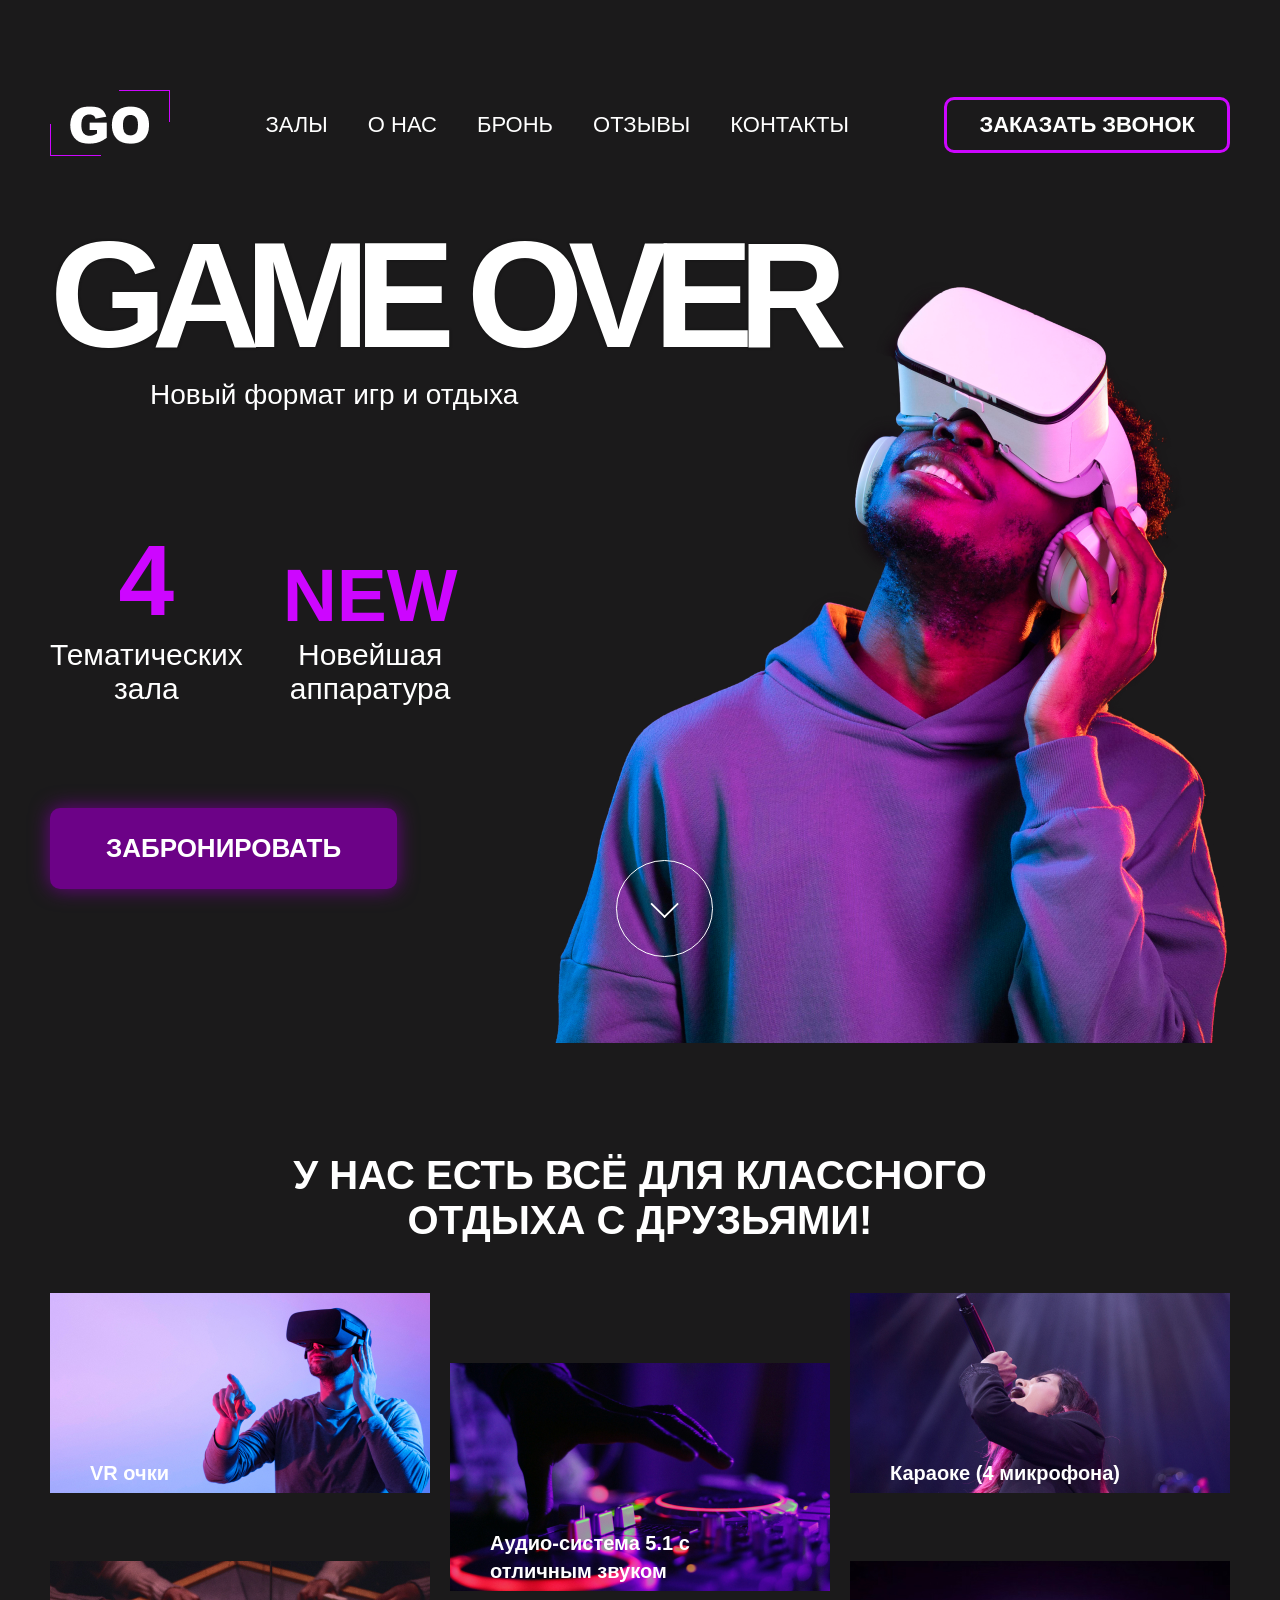
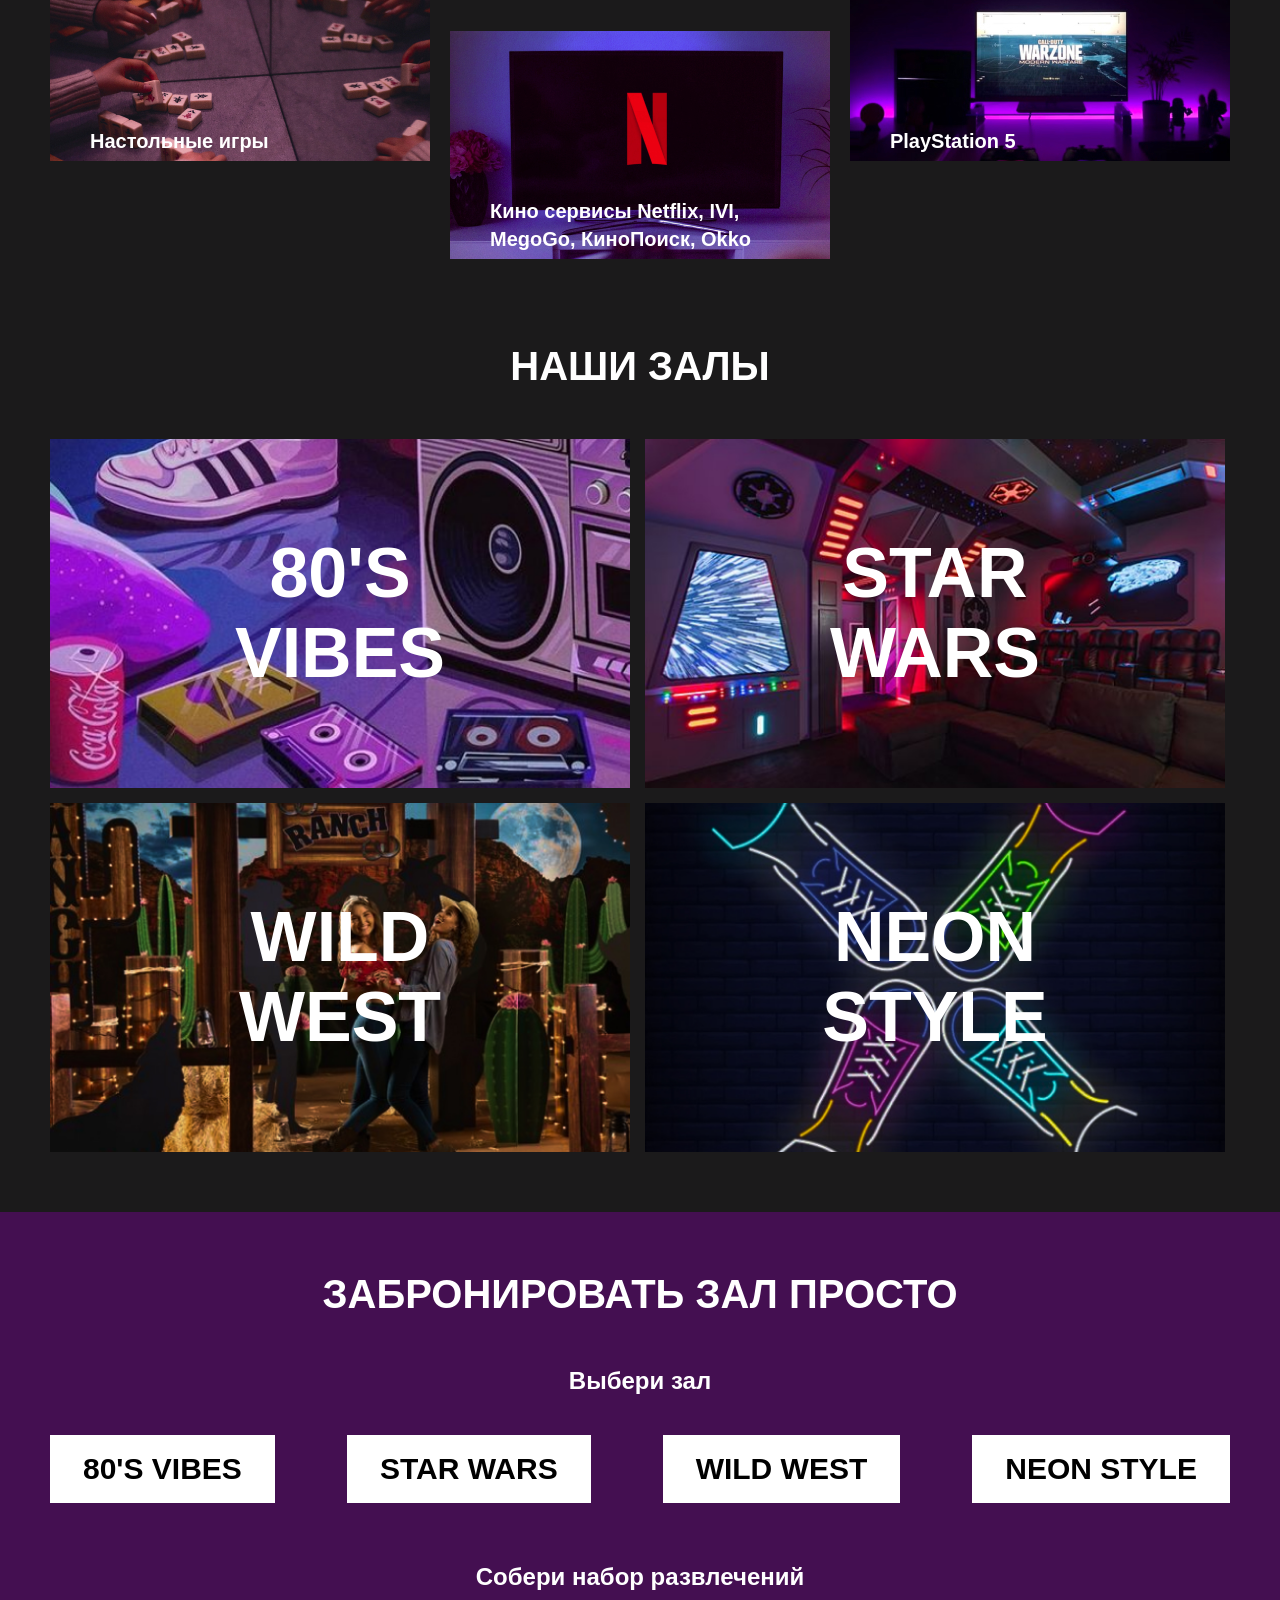
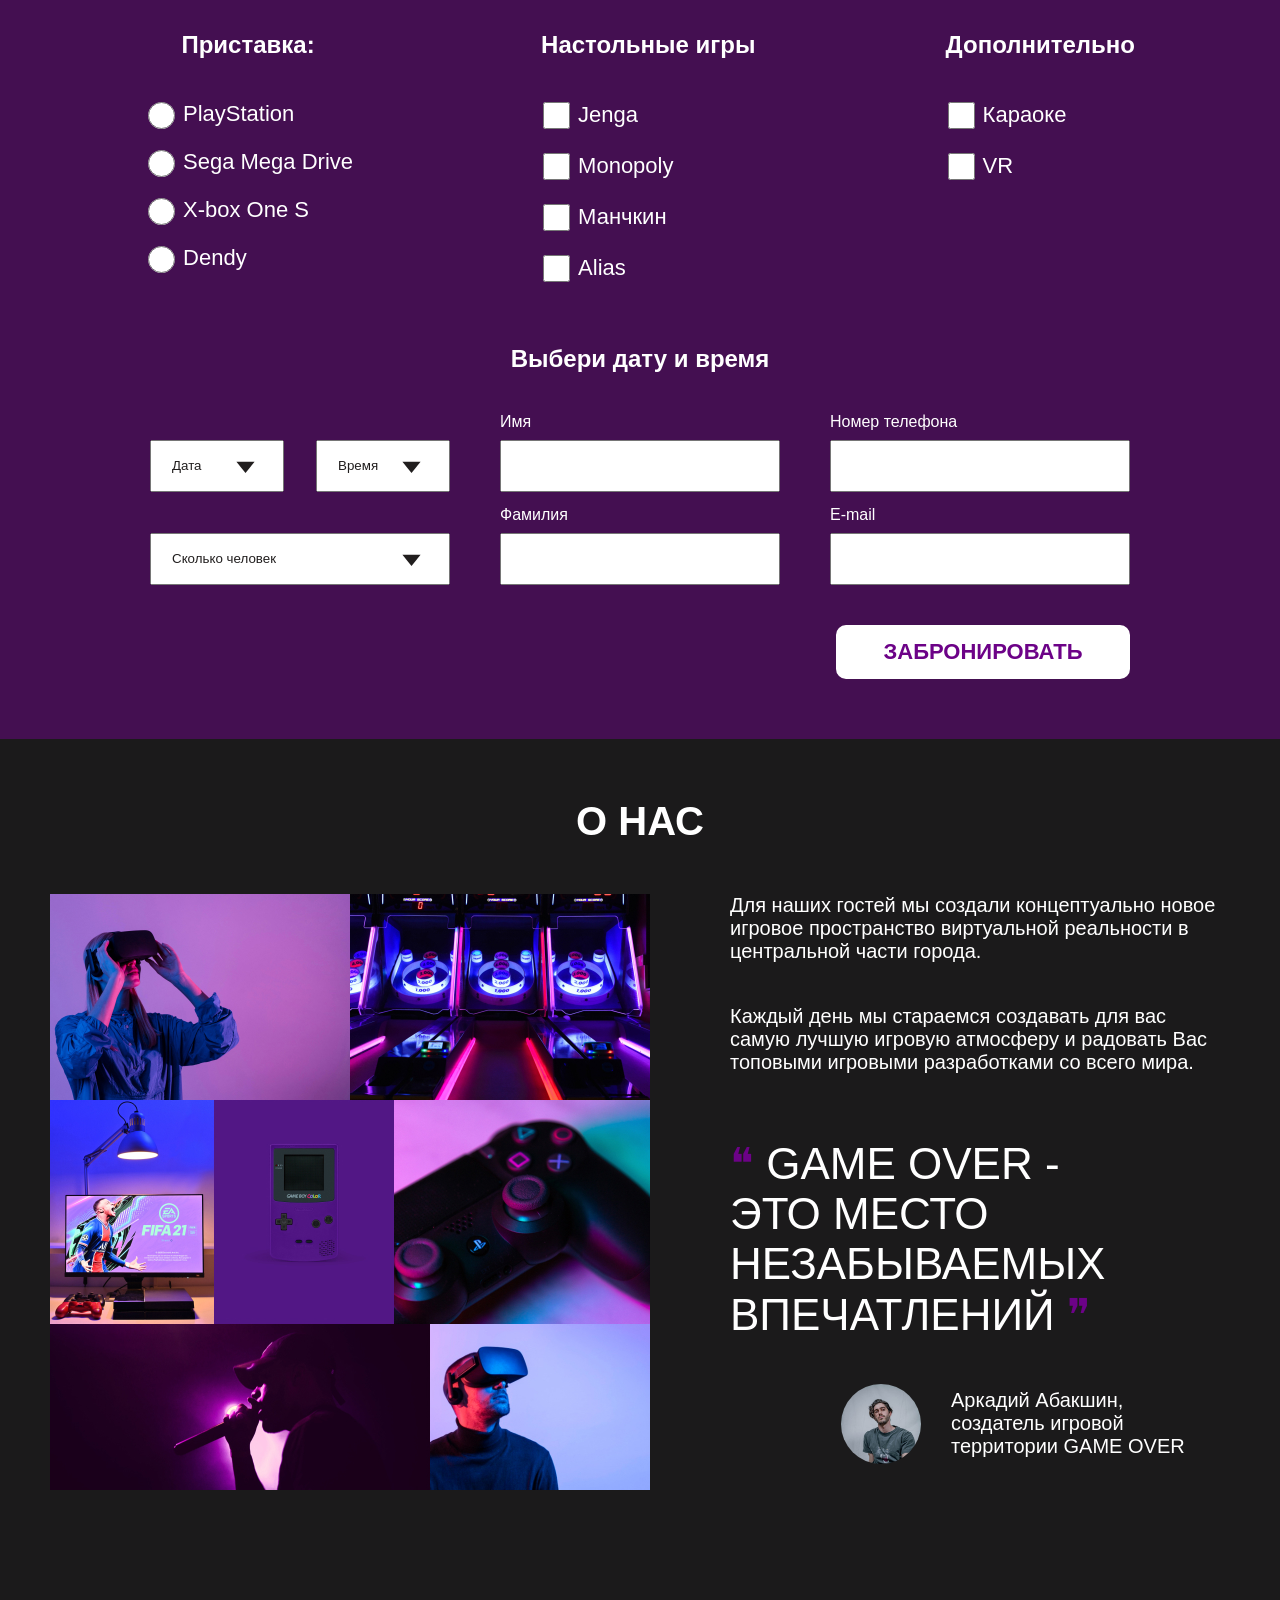
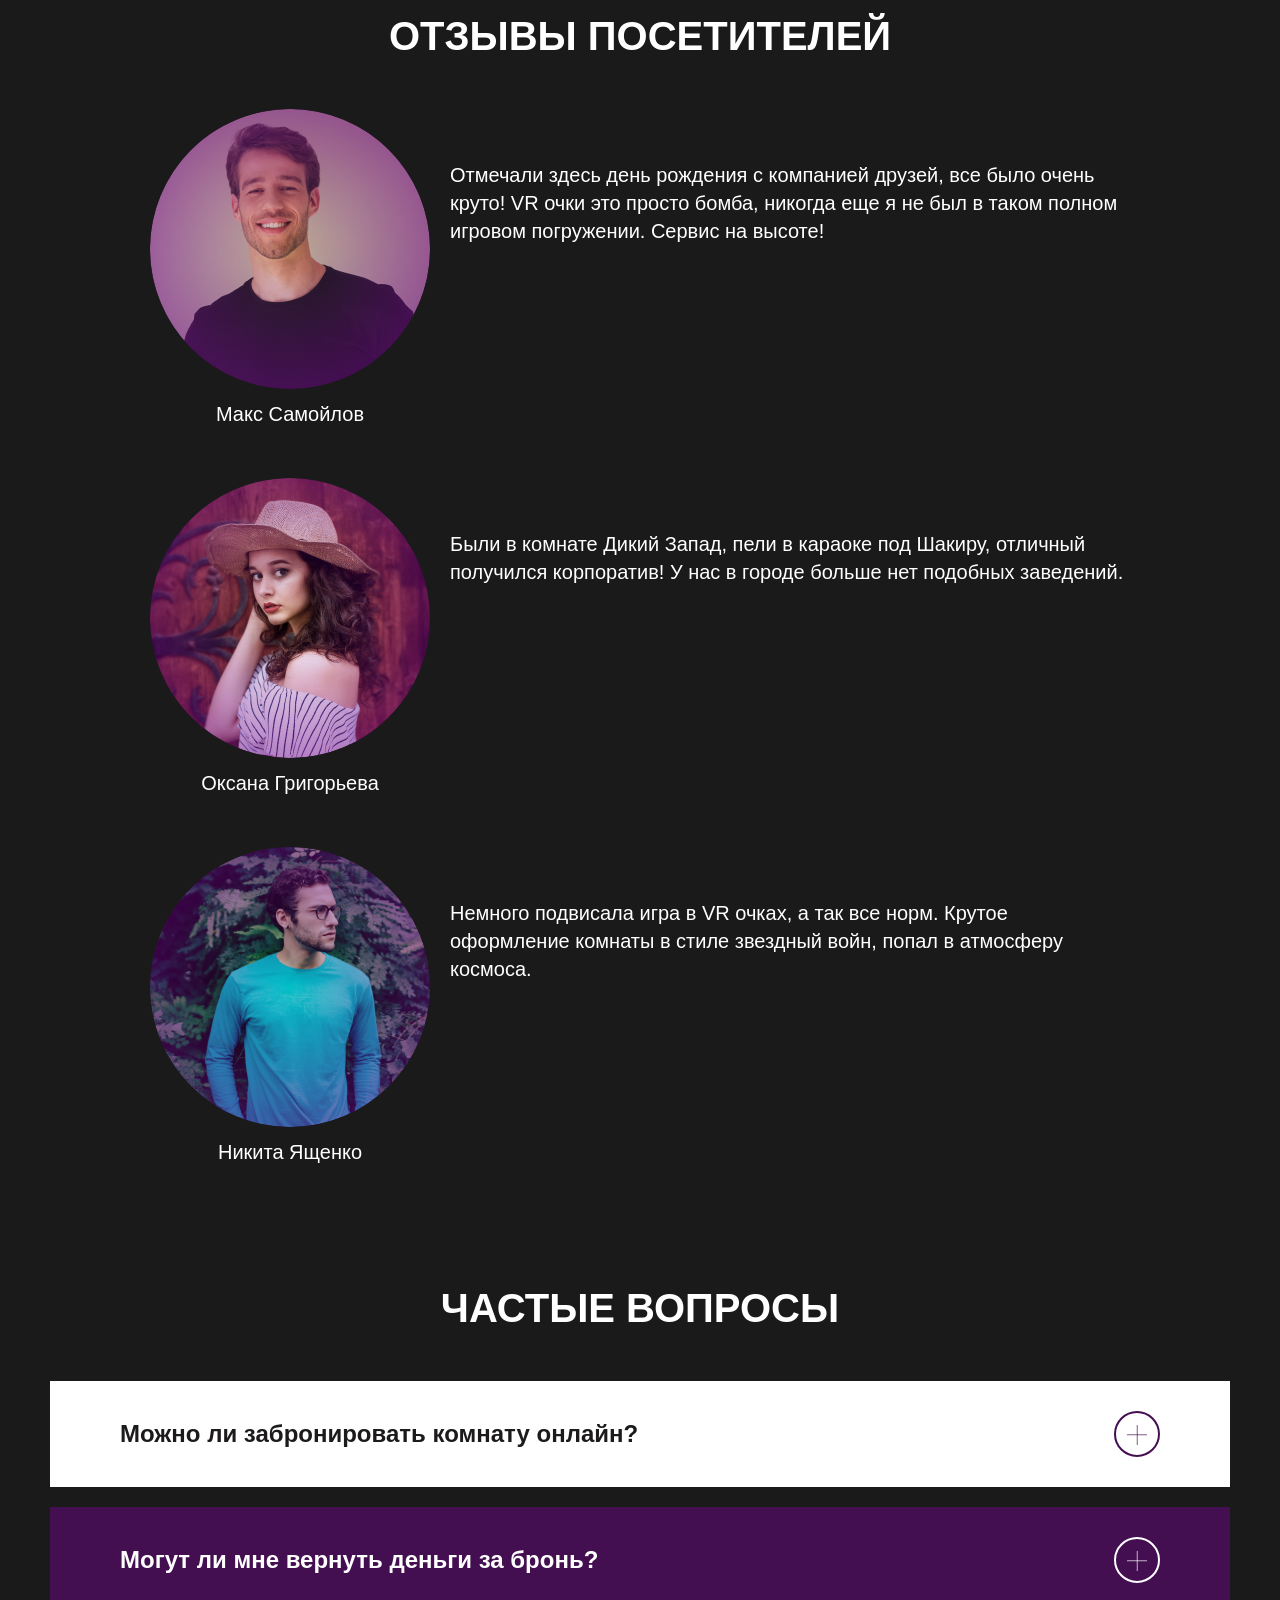
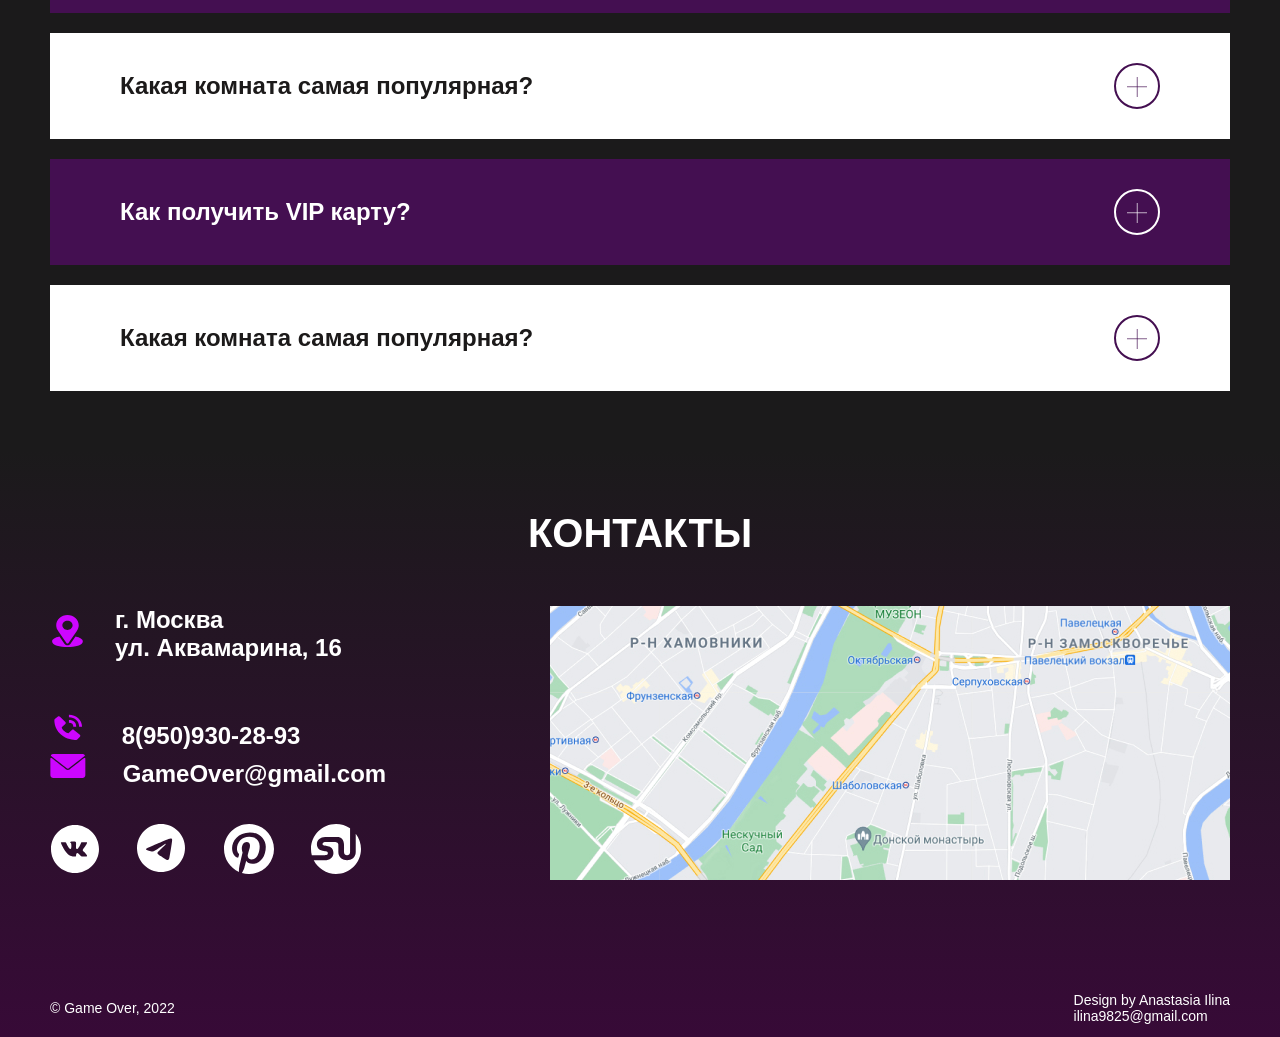
==== commit ec1ed46b: "Revert "Итоговая" This reverts commit 1300a2a0ffcbf33affc27212053728b83b116c4f." ====
--- a/index.html
+++ b/index.html
@@ -2,636 +2,570 @@
 <html lang="ru">
   <head>
     <meta charset="UTF-8" />
-    <meta name="viewport" content="width=device-width, initial-scale=1.0" /> 
+    <meta name="viewport" content="width=device-width, initial-scale=1.0" />
+    <title>Project-GO</title>
+
     <link rel="icon" type="image/svg+xml" href="../img/icon.svg" />
     <link rel="icon" type="image/png" href="../img/logo.png" />
     <link rel="stylesheet" href="style/style.css" />
-
-	<title>Project-GO</title>   
   </head>
+
   <body>
     <header class="header">
-      <div class="container">
-        <div class="header__wrapper">
-          <button class="header__menu"></button>
-          <a href="./" class="heder-logo"> </a>
-          <nav class="navigation">
-            <ul class="navigation__list">
-              <li class="navigation__item">
-                <a href="#halls" class="navigation__link"> Залы </a>
-              </li>
-              <li class="navigation__item">
-                <a href="#about" class="navigation__link"> О нас </a>
-              </li>
-              <li class="navigation__item">
-                <a href="#reserve" class="navigation__link"> Бронь </a>
-              </li>
-              <li class="navigation__item">
-                <a href="#reviews" class="navigation__link"> Отзывы </a>
-              </li>
-              <li class="navigation__item">
-                <a href="#contacts" class="navigation__link"> Контакты </a>
-              </li>
-            </ul>
-          </nav>
-          <button class="btn header__btn">Заказать звонок</button>
-        </div>
-      </div>
+      <section class="header__wrapper">
+        <div class="container">
+          <div class="header__grid">
+            <div class="header__logo">
+              <img src="img/logo.png" alt="" />
+            </div>
+            <nav class="header__navigation">
+              <ul class="header__menu">
+                <li class="header__item">
+                  <a class="header__item-link" href="#halls">залы</a>
+                </li>
+                <li class="header__item">
+                  <a class="header__item-link" href="#about_us">О нас</a>
+                </li>
+                <li class="header__item">
+                  <a class="header__item-link" href="#reserv">Бронь</a>
+                </li>
+                <li class="header__item">
+                  <a class="header__item-link" href="#reviews">отзывы</a>
+                </li>
+                <li class="header__item">
+                  <a class="header__item-link" href="#contacts">Контакты</a>
+                </li>
+              </ul>
+            </nav>
+            <div class="header__call">
+              <button class="header__btn header__btn-text">
+                Заказать звонок
+              </button>
+            </div>
+          </div>
+        </div>
+      </section>
     </header>
-    <main class="main">
+
+    <main>
       <section class="game-over">
         <div class="container">
-          <div class="game-over__wrapper">
-            <h1 class="game-over__title">GAME OVER</h1>
-            <p class="game-over__text">Новый формат игр и отдыха</p>
-            <div class="game-over__info">
-              <div class="game-over__info-wrapper">
-                <span class="game-over__info-color game-over__info-number"
-                  >4</span
-                >
-                <p class="game-over__info-text">Тематических зала</p>
-              </div>
-              <div class="game-over__info-wrapper">
-                <span class="game-over__info-color game-over__info-new"
-                  >New</span
-                >
-                <p class="game-over__info-text">Новейшая аппаратура</p>
-              </div>
-            </div>
-            <div class="game-over__btn-wrapper">
-              <a href="#reserve" class="game-over__btn">Забронировать</a>
-              <a href="#description" class="game-over__btn-down"> </a>
-            </div>
+          <div class="game-over__content">
+            <div class="game-over__text">
+              <div class="game-over__heading">
+                <h1 class="game-over__title">GAME OVER</h1>
+                <p class="game-over__title-text">Новый формат игр и отдыха</p>
+              </div>
+              <div class="game-over__ad">
+                <div class="game-over__ad-text">
+                  <span class="game-over__four game-over__ad-text-elem">4</span>
+                  <span class="game-over__ad-text-elem">Тематических</span>
+                  <span class="game-over__ad-text-elem">зала</span>
+                </div>
+                <div class="game-over__ad-text">
+                  <span class="game-over__new game-over__ad-text-elem"
+                    >new</span
+                  >
+                  <span class="game-over__ad-text-elem">Новейшая</span>
+                  <span class="game-over__ad-text-elem">аппаратура</span>
+                </div>
+              </div>
+              <button class="game-over__btn">Забронировать</button>
+            </div>
+            <img
+              class="game-over__img"
+              src="img/HeadGO.png"
+              alt="Парень в VR очках"
+            />
+            <button class="game-over__round-btn">
+              <img src="img/btn-round.svg" alt="круглая кнопка" />
+            </button>
           </div>
         </div>
       </section>
-      <section class="section description" id="description">
+
+      <section class="entertainment">
         <div class="container">
-          <div class="description__wrapper">
-            <h2 class="title description__title">
-              У нас есть все для классного <br />
-              отдыха с друзьями!
-            </h2>
-            <ul class="description__cards">
-              <li class="description__card description__card-vr">
-                <a href="#" class="description__link">VR очки</a>
+          <h2 class="entertainment__title">
+            У нас есть всё для классного
+            <br />
+            отдыха с друзьями!
+          </h2>
+          <div class="entertainment__content">
+            <ul class="entertainment__list">
+              <li class="entertainment__item item-vr">
+                <a class="entertainment__link" href="#">VR очки</a>
               </li>
-              <li class="description__card description__card-audio">
-                <a href="#" class="description__link"
-                  >Аудио-система 5.1 <br />
-                  с отличным звуком</a
+              <li class="entertainment__item item-audio">
+                <a class="entertainment__link" href="#"
+                  >Аудио-система 5.1 с отличным звуком</a
                 >
               </li>
-              <li class="description__card description__card-karaoke">
-                <a href="#" class="description__link">Караоке (4 микрофона)</a>
+              <li class="entertainment__item item-micro">
+                <a class="entertainment__link" href="#"
+                  >Караоке (4 микрофона)</a
+                >
               </li>
-              <li class="description__card description__card-games">
-                <a href="#" class="description__link">Настольные игры</a>
+              <li class="entertainment__item item-game">
+                <a class="entertainment__link" href="#">Настольные игры</a>
               </li>
-              <li class="description__card description__card-netflix">
-                <a href="#" class="description__link"
+              <li class="entertainment__item item-netflix">
+                <a class="entertainment__link" href="#"
                   >Кино сервисы Netflix, IVI, MegoGo, КиноПоиск, Okko</a
                 >
               </li>
-              <li class="description__card description__card-ps">
-                <a href="#" class="description__link">РlаyStаtiоn 5</a>
+              <li class="entertainment__item item-sony">
+                <a class="entertainment__link" href="#">РlаyStаtiоn 5</a>
               </li>
             </ul>
           </div>
         </div>
       </section>
-      <section class="section halls" id="halls">
+
+      <section class="halls" id="halls">
         <div class="container">
-          <div class="content halls-content">
-            <h2 class="title halls-content__title">Наши залы</h2>
-            <ul class="halls-content__list">
-              <li class="halls-content__item">
-                <a
-                  class="halls-content__link halls-content__link_vibes"
-                  href="./80vibes.html"
+          <h2 class="halls__title">Наши залы</h2>
+          <ul class="halls__list">
+            <li class="halls__name">
+              <a class="halls__link halls__80vibes" href="/vibes.html"
+                ><h3 class="halls__title__link">80's vibes</h3></a
+              >
+            </li>
+            <li class="halls__name">
+              <a class="halls__link halls__starwars" href="/starwars.html"
+                ><h3 class="halls__title__link">Star wars</h3></a
+              >
+            </li>
+            <li class="halls__name">
+              <a class="halls__link halls__west" href="/wildwest.html"
+                ><h3 class="halls__title__link">Wild west</h3></a
+              >
+            </li>
+            <li class="halls__name">
+              <a class="halls__link halls__neon" href="/neon.html"
+                ><h3 class="halls__title__link">Neon style</h3></a
+              >
+            </li>
+          </ul>
+        </div>
+      </section>
+
+      <section class="reserv" id="reserv">
+        <div class="container">
+          <form
+            class="reserv__form"
+            action="https://jsonplaceholder.typicode.com/posts"
+            method="post"
+          >
+            <h2 class="reserv__title">Забронировать зал просто</h2>
+
+            <fieldset class="reserv__halls">
+              <legend class="reserv__subtitle">Выбери зал</legend>
+              <label class="reserv__hall" for="first_hall" tabindex="0">
+                <input
+                  class="reserv__hall-input"
+                  type="radio"
+                  name="hall_name"
+                  id="first_hall"
+                  value="80vibes"
+                />80's vibes
+              </label>
+              <label class="reserv__hall" for="second_hall" tabindex="0">
+                <input
+                  class="reserv__hall-input"
+                  type="radio"
+                  name="hall_name"
+                  id="second_hall"
+                  value="starwars"
+                />Star wars
+              </label>
+              <label class="reserv__hall" for="third_hall" tabindex="0">
+                <input
+                  class="reserv__hall-input"
+                  type="radio"
+                  name="hall_name"
+                  id="third_hall"
+                  value="west"
+                  tabindex="0"
+                />Wild west
+              </label>
+              <label class="reserv__hall" for="fourth_hall" tabindex="0">
+                <input
+                  class="reserv__hall-input"
+                  type="radio"
+                  name="hall_name"
+                  id="fourth_hall"
+                  value="neon"
+                  tabindex="0"
+                />Neon style
+              </label>
+            </fieldset>
+
+            <fieldset class="reserv__entertainment">
+              <legend class="reserv__subtitle">Собери набор развлечений</legend>
+
+              <fieldset class="reserv__console">
+                <legend class="reserv__entertainment-desc">Приставка:</legend>
+
+                <label class="reserv__console-desc" for="reserv__consol-ps">
+                  <input
+                    class="reserv__entertainment-input"
+                    type="radio"
+                    name="console"
+                    id="reserv__consol-ps"
+                    value="PlayStation"
+                    tabindex="0"
+                  />PlayStation
+                </label>
+                <label class="reserv__console-desc" for="reserv__consol-sega">
+                  <input
+                    class="reserv__entertainment-input"
+                    type="radio"
+                    name="console"
+                    id="reserv__consol-sega"
+                    value="Sega"
+                    tabindex="0"
+                  />Sega Mega Drive
+                </label>
+                <label class="reserv__console-desc" for="reserv__consol-xbox">
+                  <input
+                    class="reserv__entertainment-input"
+                    type="radio"
+                    name="console"
+                    id="reserv__consol-xbox"
+                    value="X-box"
+                    tabindex="0"
+                  />X-box One S
+                </label>
+                <label class="reserv__console-desc" for="reserv__consol-dendy">
+                  <input
+                    class="reserv__entertainment-input"
+                    type="radio"
+                    name="console"
+                    id="reserv__consol-dendy"
+                    value="Dendy"
+                    tabindex="0"
+                  />Dendy
+                </label>
+              </fieldset>
+
+              <fieldset class="reserv__game">
+                <legend class="reserv__entertainment-desc">
+                  Настольные игры
+                </legend>
+
+                <label class="reserv__game-desc" for="reserv__game-jenga">
+                  <input
+                    class="reserv__entertainment-input"
+                    type="checkbox"
+                    name="game"
+                    id="reserv__game-jenga"
+                    value="jenga"
+                  />Jenga
+                </label>
+                <label class="reserv__game-desc" for="reserv__game-monopoly">
+                  <input
+                    class="reserv__entertainment-input"
+                    type="checkbox"
+                    name="game"
+                    id="reserv__game-monopoly"
+                    value="monopoly"
+                  />Monopoly
+                </label>
+                <label class="reserv__game-desc" for="reserv__game-manchkin">
+                  <input
+                    class="reserv__entertainment-input"
+                    type="checkbox"
+                    name="game"
+                    id="reserv__game-manchkin"
+                    value="manchkin"
+                  />Манчкин
+                </label>
+                <label class="reserv__game-desc" for="reserv__game-alias">
+                  <input
+                    class="reserv__entertainment-input"
+                    type="checkbox"
+                    name="game"
+                    id="reserv__game-alias"
+                    value="alias"
+                  />Alias
+                </label>
+              </fieldset>
+
+              <fieldset class="reserv__extra">
+                <legend class="reserv__entertainment-desc">
+                  Дополнительно
+                </legend>
+
+                <label
+                  class="reserv__extra-desc reserv__extra-karaoke"
+                  for="karaoke"
                 >
-                  <h3 class="halls-content__link-title">80's vibes</h3>
-                </a>
-              </li>
-              <li class="halls-content__item">
-                <a
-                  class="halls-content__link halls-content__link_star"
-                  href="./star-wars.html"
+                  <input
+                    class="reserv__entertainment-input"
+                    type="checkbox"
+                    name="karaoke"
+                    id="karaoke"
+                  />Караоке
+                </label>
+                <label
+                  class="reserv__extra-desc"
+                  class="reserv__extra-vr"
+                  for="vr"
                 >
-                  <h3 class="halls-content__link-title">Star wars</h3>
-                </a>
-              </li>
-              <li class="halls-content__item">
-                <a
-                  class="halls-content__link halls-content__link_wild"
-                  href="./west.html"
-                >
-                  <h3 class="halls-content__link-title">Wild west</h3>
-                </a>
-              </li>
-              <li class="halls-content__item">
-                <a
-                  class="halls-content__link halls-content__link_neon"
-                  href="./neon.html"
-                >
-                  <h3 class="halls-content__link-title">Neon style</h3>
-                </a>
-              </li>
-            </ul>
+                  <input
+                    class="reserv__entertainment-input"
+                    type="checkbox"
+                    name="vr"
+                    id="vr"
+                  />VR
+                </label>
+              </fieldset>
+            </fieldset>
+
+            <fieldset class="reserv__information">
+              <legend class="reserv__subtitle">Выбери дату и время</legend>
+
+              <div class="reserv__date">
+                <div class="reserv__date-form">
+                  <div class="reserv__date-time">
+                    <div class="reserv__input-date">
+                      <label class="reserv__label" for="date"></label>
+                      <input
+                        class="reserv__information-input reserv__information-input_small"
+                        type="text"
+                        name="date"
+                        id="date"
+                        required
+                        placeholder="Дата"
+                      />
+                    </div>
+
+                    <div class="reserv__input-time">
+                      <label class="reserv__label" for="time"></label>
+                      <input
+                        class="reserv__information-input reserv__information-input_small"
+                        type="text"
+                        name="time"
+                        id="time"
+                        required
+                        placeholder="Время"
+                      />
+                    </div>
+                  </div>
+
+                  <div>
+                    <label class="reserv__label" for="name">Имя</label>
+                    <input
+                      class="reserv__information-input reserv__input-name"
+                      type="text"
+                      name="name"
+                      id="name"
+                      required
+                    />
+                  </div>
+
+                  <div>
+                    <label class="reserv__label" for="phone_number"
+                      >Номер телефона</label
+                    >
+                    <input
+                      class="reserv__information-input reserv__information-input_big"
+                      type="tel"
+                      name="phone_number"
+                      id="phone_number"
+                      required
+                    />
+                  </div>
+
+                  <div class="reserv__input-person">
+                    <label class="reserv__label" for="person"></label>
+                    <input
+                      class="reserv__information-input"
+                      type="text"
+                      name="person"
+                      id="person"
+                      required
+                      placeholder="Сколько человек"
+                    />
+                  </div>
+
+                  <div>
+                    <label class="reserv__label" for="surname">Фамилия</label>
+                    <input
+                      class="reserv__information-input reserv__input-name"
+                      type="text"
+                      name="surname"
+                      id="surname"
+                      required
+                    />
+                  </div>
+
+                  <div>
+                    <label class="reserv__label" for="email">E-mail</label>
+                    <input
+                      class="reserv__information-input"
+                      type="email"
+                      name="email"
+                      id="email"
+                      required
+                    />
+                  </div>
+                </div>
+
+                <div class="reserv__button">
+                  <button class="reserv__btn">Забронировать</button>
+                </div>
+              </div>
+            </fieldset>
+          </form>
+        </div>
+      </section>
+
+      <section class="about-us" id="about_us">
+        <div class="container">
+          <h2 class="about-us__title">О нас</h2>
+          <div class="about-us__wrapper">
+            <div class="about-us__img">
+              <img
+                src="img/about_us/banner.jpg"
+                alt="Набор картинок с развлечениями"
+              />
+            </div>
+
+            <div class="about-us__content">
+              <div class="about-us__text">
+                <p class="about-us__paragraph-one">
+                  Для наших гостей мы создали концептуально новое игровое
+                  пространство виртуальной реальности в центральной части
+                  города.
+                </p>
+                <p class="about-us__paragraph-two">
+                  Каждый день мы стараемся создавать для вас самую лучшую
+                  игровую атмосферу и радовать Вас топовыми игровыми
+                  разработками со всего мира.
+                </p>
+              </div>
+
+              <div class="about-us__citate">
+                <blockquote>
+                  <p class="about-us__citate-text">
+                    <span class="about-us__citate-quotes">&#10077;</span>
+                    GAME OVER - <br />
+                    это место незабываемых впечатлений
+                    <span class="about-us__citate-quotes">&#10078;</span>
+                  </p>
+                </blockquote>
+              </div>
+
+              <div class="about-us__creator">
+                <div class="about-us__creator-wrapper">
+                  <div class="about-us__creator-photo"></div>
+                  <cite class="about-us__creator-text">
+                    Аркадий Абакшин,<br />создатель игровой<br />территории GAME
+                    OVER
+                  </cite>
+                </div>
+              </div>
+            </div>
           </div>
         </div>
       </section>
-      <section class="section reserve" id="reserve">
+
+      <section class="reviews" id="reviews">
         <div class="container">
-          <div class="content reserve-content">
-            <h2 class="title reserve-content__title">
-              Забронировать зал просто
-            </h2>
-            <form
-              class="reserve-form"
-              action="https://jsonplaceholder.typicode.com/posts"
-              method="POST"
-            >
-              <fieldset class="reserve-hall">
-                <legend class="reserve__title reserve-hall__title">
-                  Выберите зал
-                </legend>
-                <fieldset class="reserve-hall__wrapper">
-                  <div class="reserve-hall__radio-btn">
-                    <input
-                      class="reserve-btn reserve-hall__input"
-                      type="radio"
-                      name="radio"
-                      id="80's-vibes"
-                      value="80's vibes"
-                    />
-                    <label
-                      class="reserve-hall__radio-btn-label"
-                      for="80's-vibes"
-                      >80's vibes</label
-                    >
-                  </div>
-                  <div class="reserve-hall__radio-btn">
-                    <input
-                      class="reserve-btn reserve-hall__input"
-                      type="radio"
-                      name="radio"
-                      id="Star-wars"
-                      value="Star wars"
-                    />
-                    <label class="reserve-hall__radio-btn-label" for="Star-wars"
-                      >Star wars</label
-                    >
-                  </div>
-                  <div class="reserve-hall__radio-btn">
-                    <input
-                      class="reserve-btn reserve-hall__input"
-                      type="radio"
-                      name="radio"
-                      id="Wild-west"
-                      value="Wild west"
-                    />
-                    <label class="reserve-hall__radio-btn-label" for="Wild-west"
-                      >Wild west</label
-                    >
-                  </div>
-                  <div class="reserve-hall__radio-btn">
-                    <input
-                      class="reserve-btn reserve-hall__input"
-                      type="radio"
-                      name="radio"
-                      id="Neon-style"
-                      value="Neon style"
-                    />
-                    <label
-                      class="reserve-hall__radio-btn-label"
-                      for="Neon-style"
-                      >Neon style</label
-                    >
-                  </div>
-                </fieldset>
-              </fieldset>
-              <fieldset class="reserve-games">
-                <legend class="reserve__title reserve-games__title">
-                  Собери набор развлечений
-                </legend>
-                <fieldset class="reserve-games__wrapper">
-                  <fieldset class="reserve__wrapper reserve-consoles">
-                    <legend
-                      class="reserve__title reserve-games__consoles-title"
-                    >
-                      Приставка:
-                    </legend>
-                    <fieldset class="reserve-consoles__radio">
-                      <input
-                        class="reserve-games__console"
-                        type="radio"
-                        name="console"
-                        id="playstation"
-                        value="PlayStation"
-                      />
-                      <label class="reserve-games__inner" for="playstation">
-                        PlayStation
-                      </label>
-                    </fieldset>
-                    <fieldset class="reserve-consoles__radio">
-                      <input
-                        class="reserve-games__console"
-                        type="radio"
-                        name="console"
-                        id="sega-mega-drive"
-                        value="Sega Mega Drive"
-                      />
-                      <label class="reserve-games__inner" for="sega-mega-drive">
-                        Sega Mega Drive
-                      </label>
-                    </fieldset>
-                    <fieldset class="reserve-consoles__radio">
-                      <input
-                        class="reserve-games__console"
-                        type="radio"
-                        name="console"
-                        id="x-box-one"
-                        value="X-Box One S"
-                      />
-                      <label class="reserve-games__inner" for="x-box-one">
-                        X-Box One S
-                      </label>
-                    </fieldset>
-                    <fieldset class="reserve-consoles__radio">
-                      <input
-                        class="reserve-games__console"
-                        type="radio"
-                        name="console"
-                        id="dendy"
-                        value="Dendy"
-                      />
-                      <label class="reserve-games__inner" for="dendy">
-                        Dendy
-                      </label>
-                    </fieldset>
-                  </fieldset>
-                  <fieldset class="reserve-boardgames">
-                    <legend class="reserve__title reserve-boardgames__title">
-                      Настольные игры:
-                    </legend>
-                    <fieldset class="reserve__wrapper reserve-boardgame">
-                      <fieldset class="reserve-boardgame__checkbox">
-                        <input
-                          class="reserve-boardgame__input"
-                          type="checkbox"
-                          name="games"
-                          id="jenga"
-                          value="Jenga"
-                        />
-                        <label class="reserve-boardgame__inner" for="jenga">
-                          Jenga
-                        </label>
-                      </fieldset>
-                      <fieldset class="reserve-boardgame__checkbox">
-                        <input
-                          class="reserve-boardgame__input"
-                          id="monopoly"
-                          type="checkbox"
-                          name="games"
-                          value="Monopoly"
-                        />
-                        <label class="reserve-boardgame__inner" for="monopoly">
-                          Monopoly
-                        </label>
-                      </fieldset>
-                      <fieldset class="reserve-boardgame__checkbox">
-                        <input
-                          class="reserve-boardgame__input"
-                          id="manchkin"
-                          type="checkbox"
-                          name="games"
-                          value="Манчкин"
-                        />
-                        <label class="reserve-boardgame__inner" for="manchkin">
-                          Манчкин
-                        </label>
-                      </fieldset>
-                      <fieldset class="reserve-boardgame__checkbox">
-                        <input
-                          class="reserve-boardgame__input"
-                          type="checkbox"
-                          id="alias"
-                          name="games"
-                          value="Alias"
-                        />
-                        <label class="reserve-boardgame__inner" for="alias">
-                          Alias
-                        </label>
-                      </fieldset>
-                    </fieldset>
-                  </fieldset>
-                  <fieldset class="reserve__wrapper reserve-others">
-                    <legend class="reserve__title reserve-others__title">
-                      Дополнительно:
-                    </legend>
-                    <fieldset class="reserve__wrapper reserve-other">
-                      <fieldset class="reserve-other__checkbox">
-                        <input
-                          class="reserve-other__input"
-                          type="checkbox"
-                          name="extra"
-                          value="Караоке"
-                          id="karaoke"
-                        />
-                        <label class="reserve-other__inner" for="karaoke">
-                          Караоке
-                        </label>
-                      </fieldset>
-                      <fieldset class="reserve-other__checkbox">
-                        <input
-                          class="reserve-other__input"
-                          type="checkbox"
-                          name="extra"
-                          value="VR"
-                          id="vr"
-                        />
-                        <label class="reserve-other__inner" for="vr">
-                          VR
-                        </label>
-                      </fieldset>
-                    </fieldset>
-                  </fieldset>
-                </fieldset>
-              </fieldset>
-              <fieldset class="reserve-time reserve__container">
-                <legend class="reserve__title reserve-time__title">
-                  Выбери дату и время:
-                </legend>
-                <fieldset class="reserve-time__wrapper">
-                  <fieldset class="reserve-time__wrapper-time">
-                    <fieldset class="reserve-time__inner">
-                      <label for="date" class="reserve-time__inner-date">
-                        <input
-                          class="reserve-time__input"
-                          name="date"
-                          id="date"
-                          placeholder="Дата"
-                        />
-                        <svg
-                          class="reserve-time__img"
-                          width="21"
-                          height="15"
-                          viewBox="0 0 21 15"
-                          fill="none"
-                          xmlns="http://www.w3.org/2000/svg"
-                        >
-                          <path
-                            d="M10.5 15L1.40673 3.75L19.5933 3.75L10.5 15Z"
-                            fill="#211E1E"
-                          />
-                        </svg>
-                      </label>
-                      <label for="time" class="reserve-time__inner-time">
-                        <input
-                          class="reserve-time__input"
-                          name="time"
-                          placeholder="Время"
-                        />
-                        <svg
-                          class="reserve-time__img"
-                          width="21"
-                          height="15"
-                          viewBox="0 0 21 15"
-                          fill="none"
-                          xmlns="http://www.w3.org/2000/svg"
-                        >
-                          <path
-                            d="M10.5 15L1.40673 3.75L19.5933 3.75L10.5 15Z"
-                            fill="#211E1E"
-                          />
-                        </svg>
-                      </label>
-                    </fieldset>
-
-                    <fieldset class="reserve-time__inner-info">
-                      <label
-                        for="name"
-                        class="reserve-time__naming reserve-time__count"
-                      >
-                        <input
-                          class="reserve-time__input reserve-time__count-input"
-                          name="number"
-                          placeholder="Сколько человек"
-                        />
-                        <svg
-                          class="reserve__count-img"
-                          width="21"
-                          height="15"
-                          viewBox="0 0 21 15"
-                          fill="none"
-                          xmlns="http://www.w3.org/2000/svg"
-                        >
-                          <path
-                            d="M10.5 15L1.40673 3.75L19.5933 3.75L10.5 15Z"
-                            fill="#211E1E"
-                          />
-                        </svg>
-                      </label>
-                    </fieldset>
-                  </fieldset>
-                  <fieldset class="reserve-time__wrapper-person">
-                    <fieldset class="reserve-time__inner-info">
-                      <label
-                        for="name"
-                        class="reserve-time__naming reserve-time__name"
-                        >Имя</label
-                      >
-                      <input
-                        class="reserve-time__input reserve-time__name-input"
-                        type="text"
-                        name="name"
-                        required
-                      />
-                    </fieldset>
-                    <fieldset
-                      class="reserve-time__inner-info reserve-time__inner-info_long"
-                    >
-                      <label
-                        for="name"
-                        class="reserve-time__naming reserve-time__phone"
-                        >Телефон</label
-                      >
-                      <input
-                        class="reserve-time__input reserve-time__phone-input"
-                        type="number"
-                        name="tel"
-                      />
-                    </fieldset>
-                    <fieldset
-                      class="reserve-time__inner-info reserve-time__inner-info_surname"
-                    >
-                      <label
-                        for="name"
-                        class="reserve-time__naming reserve-time__surname"
-                        >Фамилия</label
-                      >
-                      <input
-                        class="reserve-time__input reserve-time__surname-input"
-                        type="text"
-                        name="surname"
-                      />
-                    </fieldset>
-                    <fieldset
-                      class="reserve-time__inner-info reserve-time__inner-info_long"
-                    >
-                      <label
-                        for="name"
-                        class="reserve-time__naming reserve-time__email"
-                        >E-mail</label
-                      >
-                      <input
-                        class="reserve-time__input reserve-time__email-input"
-                        type="email"
-                        name="number"
-                      />
-                    </fieldset>
-                  </fieldset>
-                </fieldset>
-
-                <div class="reserve__btn-wrapper">
-                  <button class="button reserve__btn" type="submit">
-                    Забронировать
-                  </button>
-                </div>
-              </fieldset>
-            </form>
+          <h2 class="reviews__title">ОТЗЫВЫ ПОСЕТИТЕЛЕЙ</h2>
+
+          <div class="reviews__wrapper">
+            <div class="reviews__content">
+              <div class="reviews__img">
+                <div class="reviews__photo reviews__photo_maks"></div>
+                <p class="reviews__name">Макс Самойлов</p>
+              </div>
+              <div class="reviews__text">
+                <span class="reviews__text-elem">
+                  Отмечали здесь день рождения с компанией друзей, все было
+                  очень
+                </span>
+                <span class="reviews__text-elem">
+                  круто! VR очки это просто бомба, никогда еще я не был в таком
+                  полном
+                </span>
+                <span class="reviews__text-elem">
+                  игровом погружении. Сервис на высоте!
+                </span>
+              </div>
+            </div>
+
+            <div class="reviews__content">
+              <div class="reviews__img">
+                <div class="reviews__photo reviews__photo_oksana"></div>
+                <p class="reviews__name">Оксана Григорьева</p>
+              </div>
+              <div class="reviews__text">
+                <span class="reviews__text-elem">
+                  Были в комнате Дикий Запад, пели в караоке под Шакиру,
+                  отличный
+                </span>
+                <span class="reviews__text-elem">
+                  получился корпоратив! У нас в городе больше нет подобных
+                  заведений.
+                </span>
+              </div>
+            </div>
+
+            <div class="reviews__content">
+              <div class="reviews__img">
+                <div class="reviews__photo reviews__photo_nikita"></div>
+                <p class="reviews__name">Никита Ященко</p>
+              </div>
+              <div class="reviews__text">
+                <span span class="reviews__text-elem">
+                  Немного подвисала игра в VR очках, а так все норм. Крутое
+                </span>
+                <span span class="reviews__text-elem">
+                  оформление комнаты в стиле звездный войн, попал в атмосферу
+                </span>
+                <span span class="reviews__text-elem"> космоса. </span>
+              </div>
+            </div>
           </div>
         </div>
       </section>
-      <section class="section about" id="about">
+
+      <section class="popular-questions" id="questions">
         <div class="container">
-          <div class="about__wrapper">
-            <h2 class="title about__title">О нас</h2>
-            <div class="about__info">
-              <div class="about__photo">
-                <div class="about__img about__img_vr"></div>
-                <div class="about__img about__img_solt-machine"></div>
-                <div class="about__img about__img_computer"></div>
-                <div class="about__img about__img_game-boy"></div>
-                <div class="about__img about__img_ps"></div>
-                <div class="about__img about__img_karaoke"></div>
-                <div class="about__img about__img_vr-men"></div>
-              </div>
-              <div class="about__text">
-                <div class="content about-content">
-                  <div class="about-content__wrapper">
-                    <p class="about-content__text about-content__text-first">
-                      Для наших гостей мы создали концептуально новое игровое
-                      пространство виртуальной реальности в центральной части
-                      города.
-                    </p>
-                    <p class="about-content__text about-content__text-last">
-                      Каждый день мы стараемся создавать для вас самую лучшую
-                      игровую атмосферу и радовать Вас топовыми разработками со
-                      всего мира.
-                    </p>
-                  </div>
-                </div>
-              </div>
-              <div class="citate">
-                <span class="citate__quotes citate__quotes-open">“</span>
-                <blockquote class="citate__autor">
-                  GAME OVER - <br class="citate__br" />
-                  это место незабываемых впечатлений
-                  <span class="citate__quotes citate__quotes-close">„</span>
-                </blockquote>
-              </div>
-              <div class="creator">
-                <div class="creator__wrapper">
-                  <div class="creator__img"></div>
-                  <cite class="creator__text"
-                    >Аркадий Абакшин, <br class="creator__br-first" />
-                    созидатель игровой <br class="creator__br" />
-                    территории GAME OVER</cite
-                  >
-                </div>
-              </div>
-            </div>
-          </div>
-        </div>
-      </section>
-      <section class="section reviews" id="reviews">
-        <div class="container">
-          <div class="content reviews-content">
-            <h2 class="title reviews__title">Отзывы посетилелей</h2>
-            <div class="reviews__wrapper">
-              <div class="reviews__inner">
-                <div class="reviews__inner-image">
-                  <div class="reviews__inner-img reviews__inner-img_maks"></div>
-                  <p class="reviews__inner-name">Макс Самойлов</p>
-                </div>
-                <p class="reviews__inner-text">
-                  Отмечали здесь день рождения с компанией друзей, все было
-                  очень круто! VR очки это просто бомба, никогда еще я не был в
-                  таком полном игровом погружении.Серивис на высоте!
-                </p>
-              </div>
-              <div class="reviews__inner">
-                <div class="reviews__inner-image">
-                  <div
-                    class="reviews__inner-img reviews__inner-img_oksana"
-                  ></div>
-                  <p class="reviews__inner-name">Оксана Григорьева</p>
-                </div>
-                <p class="reviews__inner-text">
-                  Были в комнате дикий запад, пели в караоке под Шакиру,
-                  отличный получился корпоратив! У нас в городе больше нет
-                  подобных заведений.
-                </p>
-              </div>
-              <div class="reviews__inner">
-                <div class="reviews__inner-image">
-                  <div
-                    class="reviews__inner-img reviews__inner-img_nikita"
-                  ></div>
-                  <p class="reviews__inner-name">Никита Ященко</p>
-                </div>
-                <p class="reviews__inner-text">
-                  Немного подвисала игра в vr очках, а так все норм. Кру тое
-                  оформление комнаты в стиле звездных воин, попал в атмосферу
-                  космоса.
-                </p>
-              </div>
-            </div>
-          </div>
-        </div>
-      </section>
-      <section class="section questions" id="questions">
-        <div class="container">
-          <div class="content">
-            <h2 class="title questions-content__title">Частые вопросы</h2>
-            <div class="questions__items">
-              <div class="questions__content">
-                <p class="questions__text">
-                  Можно ли забронировать комнату онлайн?
-                </p>
-                <span class="questions__icon_purple questions__icon"></span>
-              </div>
-              <div class="questions__content">
-                <p class="questions__text">
-                  Могут ли мне вернуть деньги за бронь?
-                </p>
-                <span class="questions__icon_white questions__icon"></span>
-              </div>
-
-              <div class="questions__content">
-                <p class="questions__text">Какая комната самая популярная?</p>
-                <span class="questions__icon_purple questions__icon"></span>
-              </div>
-              <div class="questions__content">
-                <p class="questions__text">Как получить VIP карту?</p>
-                <span class="questions__icon_white questions__icon"></span>
-              </div>
-              <div class="questions__content">
-                <p class="questions__text">Какая комната самая популярная?</p>
-                <span class="questions__icon_purple questions__icon"></span>
-              </div>
+          <h2 class="popular-questions__title">Частые вопросы</h2>
+
+          <div class="popular-question__items">
+            <div class="popular-question__content">
+              <p class="popular-questions__text">
+                Можно ли забронировать комнату онлайн?
+              </p>
+              <span class="popular-questions____icon_purple"></span>
+            </div>
+            <div class="popular-question__content">
+              <p class="popular-questions__text">
+                Могут ли мне вернуть деньги за бронь?
+              </p>
+              <span class="popular-questions____icon_white"></span>
+            </div>
+
+            <div class="popular-question__content">
+              <p class="popular-questions__text">
+                Какая комната самая популярная?
+              </p>
+              <span class="popular-questions____icon_purple"></span>
+            </div>
+            <div class="popular-question__content">
+              <p class="popular-questions__text">Как получить VIP карту?</p>
+              <span class="popular-questions____icon_white"></span>
+            </div>
+            <div class="popular-question__content">
+              <p class="popular-questions__text">
+                Какая комната самая популярная?
+              </p>
+              <span class="popular-questions____icon_purple"></span>
             </div>
           </div>
         </div>
@@ -639,9 +573,9 @@
     </main>
     <footer class="footer">
       <section class="footer__wrapper">
-        <div class="container">
-          <h2 class="title footer__title">Контакты</h2>
-          <address class="contacts__wrapper" id="#">
+        <h2 class="footer__title">Контакты</h2>
+        <address class="contacts" id="contacts">
+          <div class="container">
             <div class="contacts__info">
               <div class="contacts__text">
                 <div class="contacts__address">
@@ -666,7 +600,7 @@
                   </div>
                   <div class="contacts__name">
                     <div class="contacts__city">г. Москва</div>
-                    <div class="contacts__street">ул. Усачёва, 29 к3</div>
+                    <div class="contacts__street">ул. Аквамарина, 16</div>
                   </div>
                 </div>
 
@@ -812,15 +746,11 @@
               </div>
 
               <div class="contacts__map">
-                <img
-                  class="contacts__map-image"
-                  src="img/map.jpg"
-                  alt="Карта"
-                />
-              </div>
-            </div>
-          </address>
-        </div>
+                <img src="img/map.jpg" alt="Карта" />
+              </div>
+            </div>
+          </div>
+        </address>
         <div class="designer">
           <div class="container">
             <div class="designer__wrapper">
--- a/style/style.css
+++ b/style/style.css
@@ -0,0 +1,12 @@
+@import url(var.css);
+@import url(main.css);
+@import url(faq.css);
+@import url(header.css);
+@import url(game_over.css);
+@import url(entertainment.css);
+@import url(reserv.css);
+@import url(halls.css);
+@import url(about_us.css);
+@import url(footer.css);
+@import url(comments.css);
+@import url(animation.css);
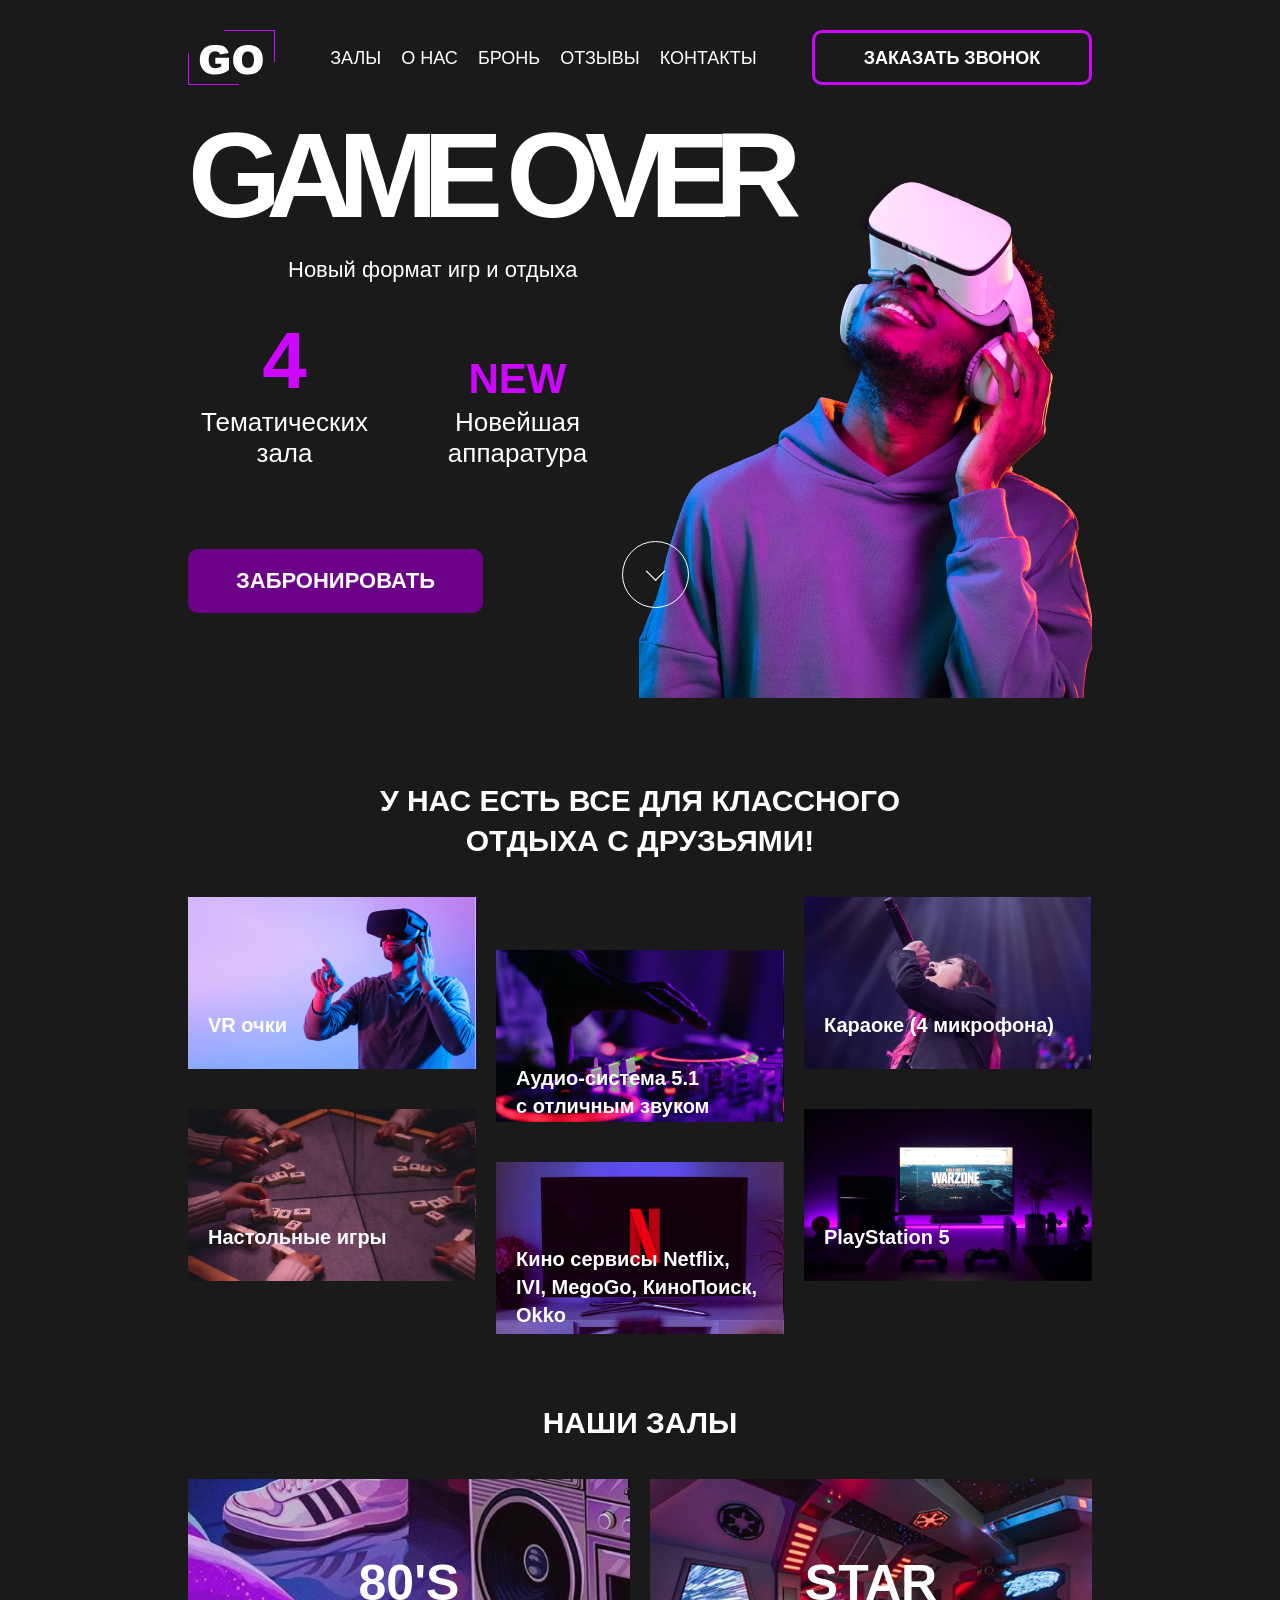
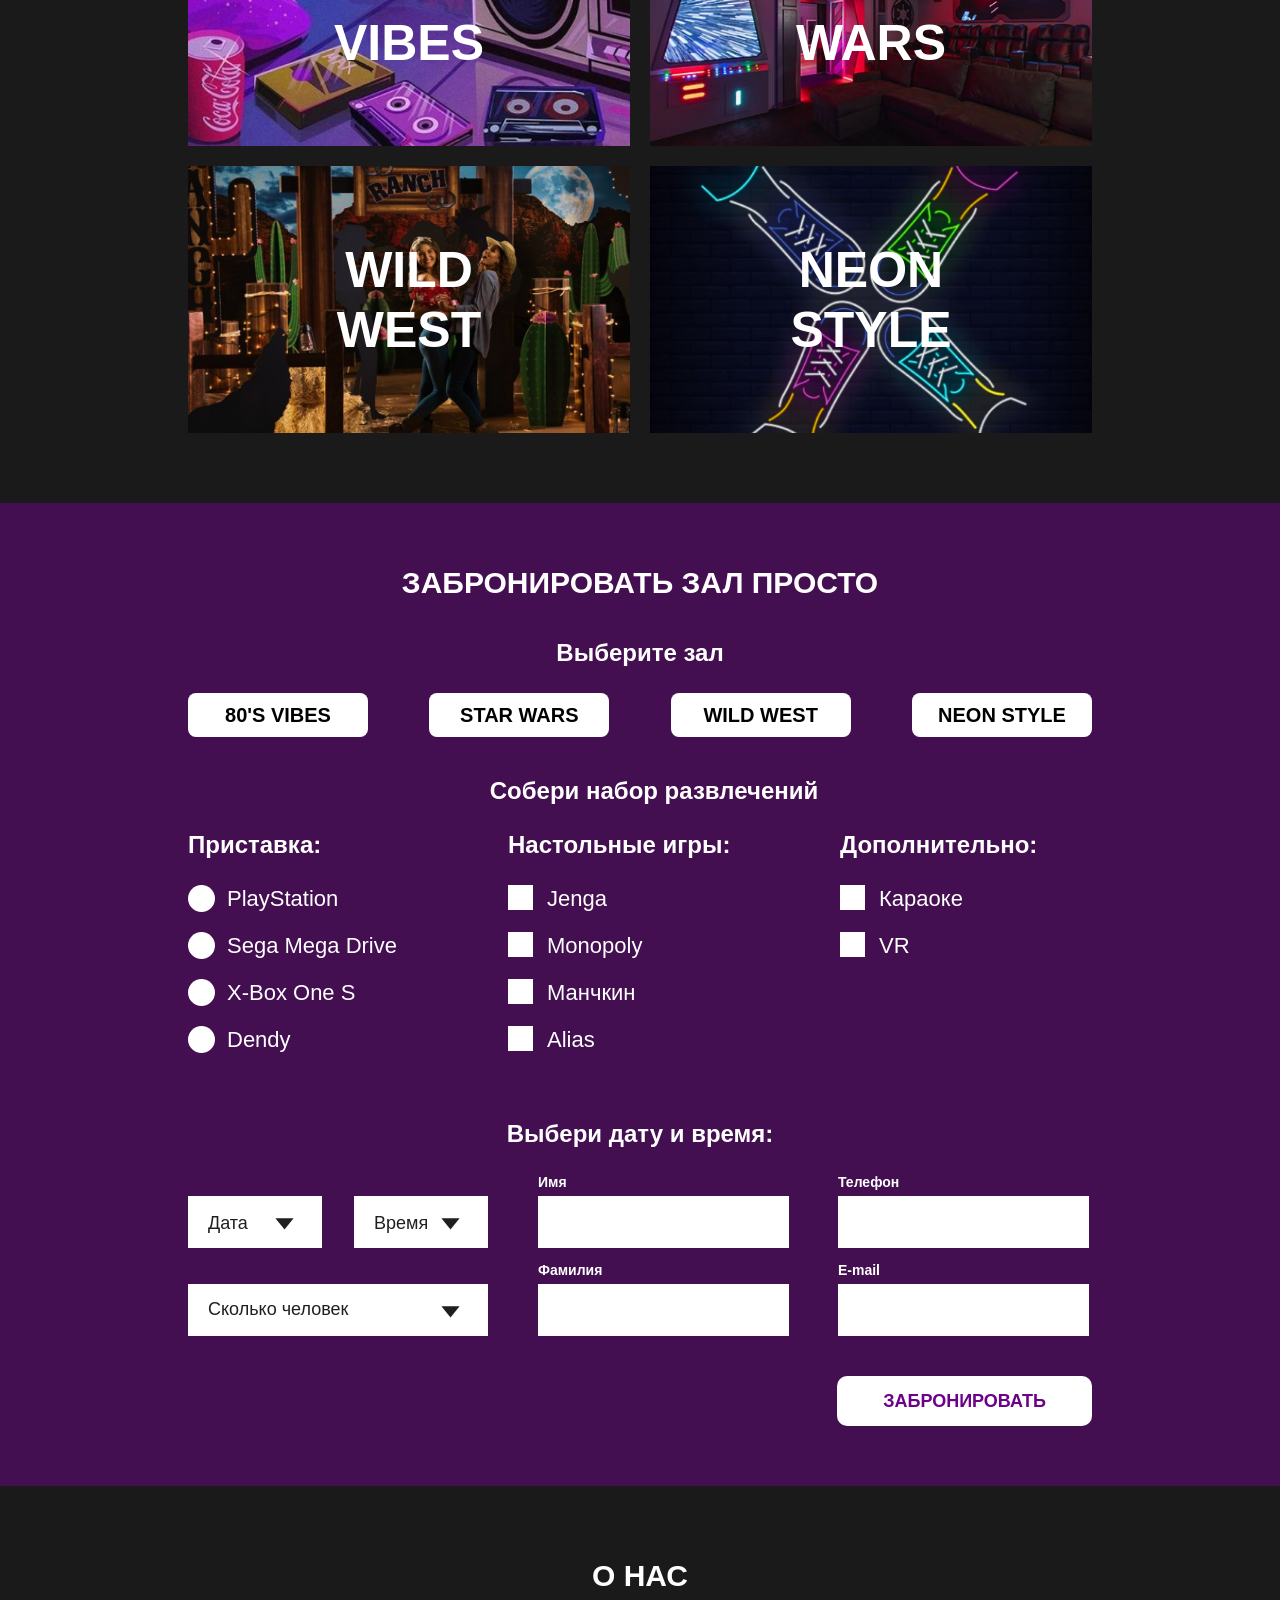
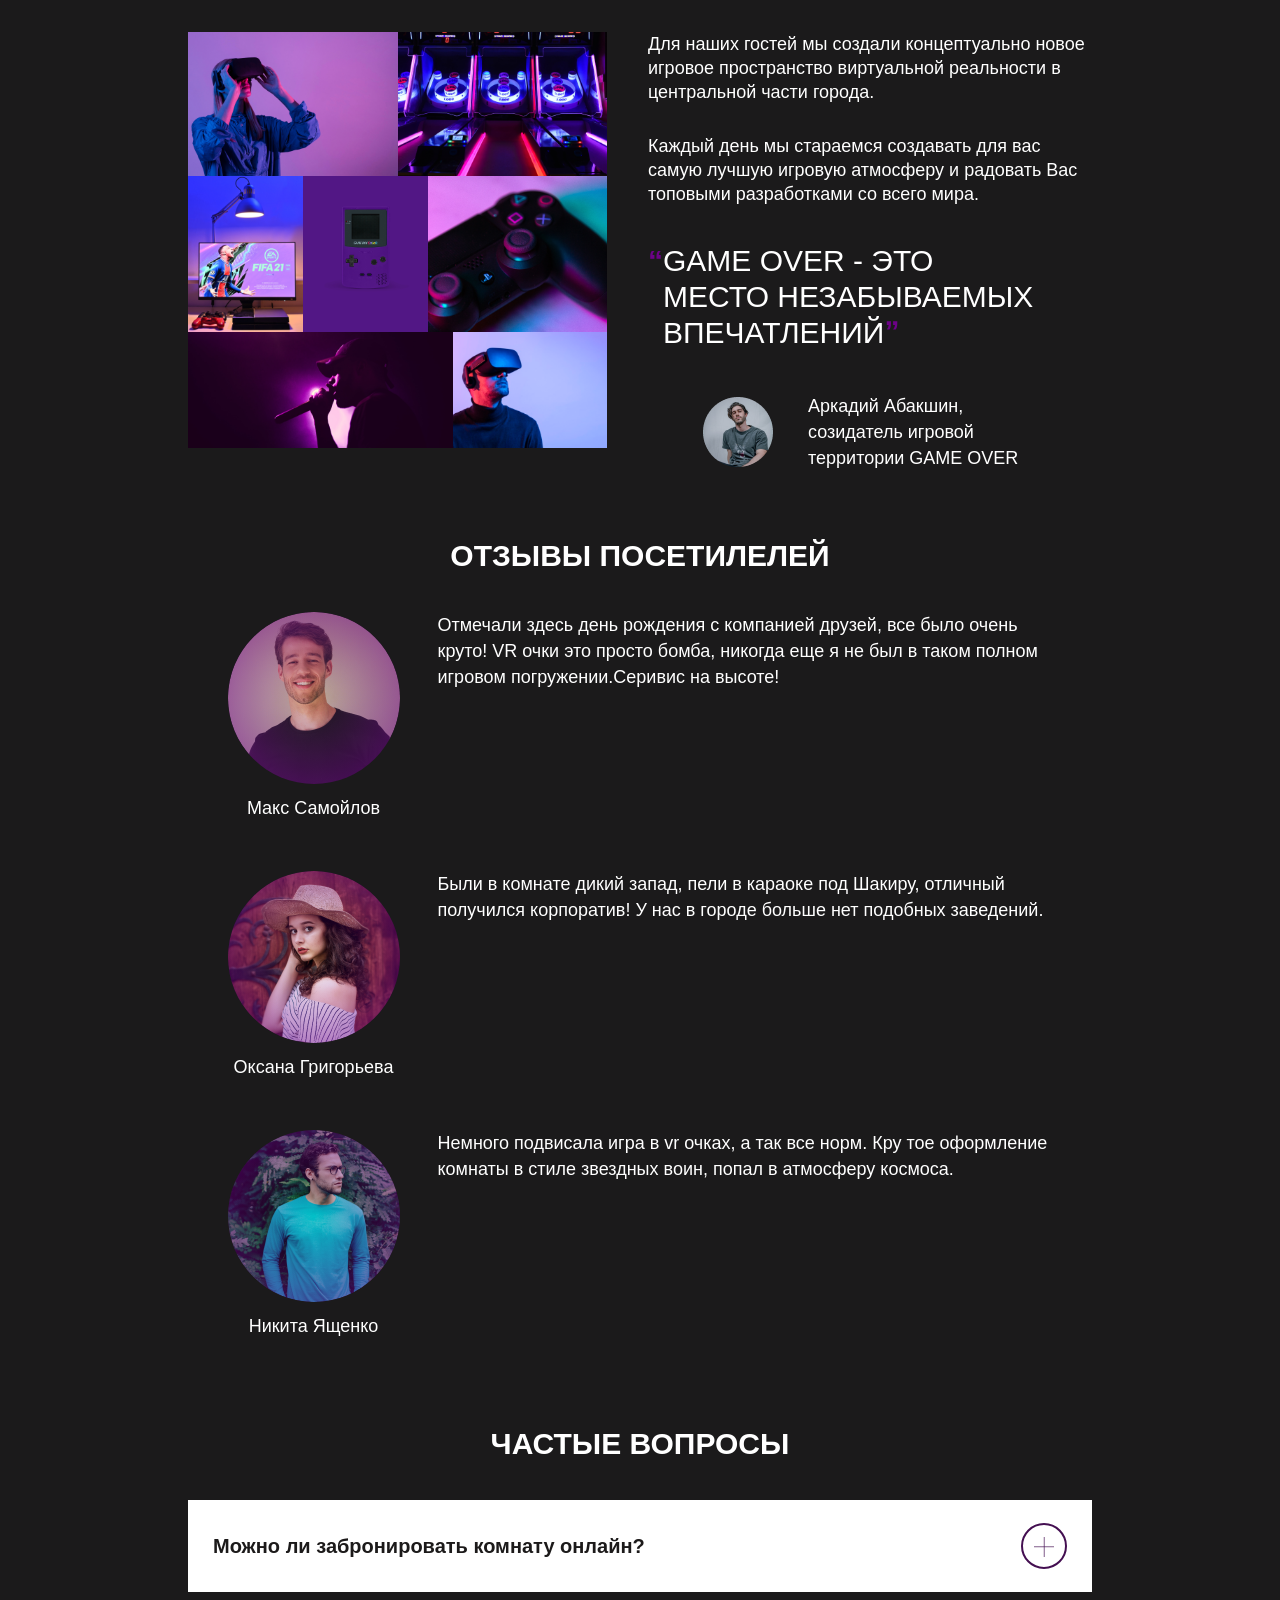
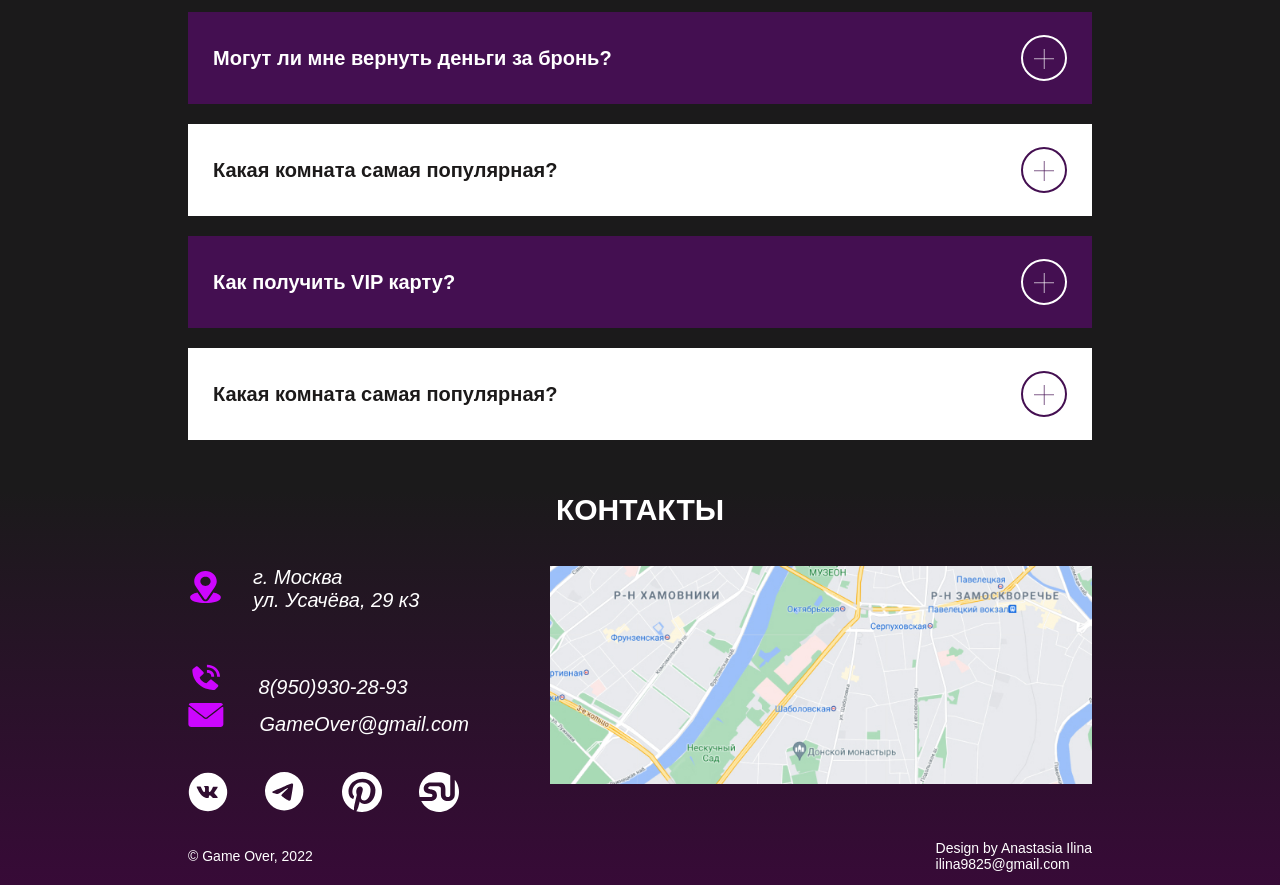
==== commit e14442d1: "Итоговая repush" ====
--- a/index.html
+++ b/index.html
@@ -2,570 +2,636 @@
 <html lang="ru">
   <head>
     <meta charset="UTF-8" />
-    <meta name="viewport" content="width=device-width, initial-scale=1.0" />
-    <title>Project-GO</title>
-
+    <meta name="viewport" content="width=device-width, initial-scale=1.0" /> 
     <link rel="icon" type="image/svg+xml" href="../img/icon.svg" />
     <link rel="icon" type="image/png" href="../img/logo.png" />
     <link rel="stylesheet" href="style/style.css" />
+
+	<title>Project-GO</title>   
   </head>
-
   <body>
     <header class="header">
-      <section class="header__wrapper">
+      <div class="container">
+        <div class="header__wrapper">
+          <button class="header__menu"></button>
+          <a href="./" class="heder-logo"> </a>
+          <nav class="navigation">
+            <ul class="navigation__list">
+              <li class="navigation__item">
+                <a href="#halls" class="navigation__link"> Залы </a>
+              </li>
+              <li class="navigation__item">
+                <a href="#about" class="navigation__link"> О нас </a>
+              </li>
+              <li class="navigation__item">
+                <a href="#reserve" class="navigation__link"> Бронь </a>
+              </li>
+              <li class="navigation__item">
+                <a href="#reviews" class="navigation__link"> Отзывы </a>
+              </li>
+              <li class="navigation__item">
+                <a href="#contacts" class="navigation__link"> Контакты </a>
+              </li>
+            </ul>
+          </nav>
+          <button class="btn header__btn">Заказать звонок</button>
+        </div>
+      </div>
+    </header>
+    <main class="main">
+      <section class="game-over">
         <div class="container">
-          <div class="header__grid">
-            <div class="header__logo">
-              <img src="img/logo.png" alt="" />
+          <div class="game-over__wrapper">
+            <h1 class="game-over__title">GAME OVER</h1>
+            <p class="game-over__text">Новый формат игр и отдыха</p>
+            <div class="game-over__info">
+              <div class="game-over__info-wrapper">
+                <span class="game-over__info-color game-over__info-number"
+                  >4</span
+                >
+                <p class="game-over__info-text">Тематических зала</p>
+              </div>
+              <div class="game-over__info-wrapper">
+                <span class="game-over__info-color game-over__info-new"
+                  >New</span
+                >
+                <p class="game-over__info-text">Новейшая аппаратура</p>
+              </div>
             </div>
-            <nav class="header__navigation">
-              <ul class="header__menu">
-                <li class="header__item">
-                  <a class="header__item-link" href="#halls">залы</a>
-                </li>
-                <li class="header__item">
-                  <a class="header__item-link" href="#about_us">О нас</a>
-                </li>
-                <li class="header__item">
-                  <a class="header__item-link" href="#reserv">Бронь</a>
-                </li>
-                <li class="header__item">
-                  <a class="header__item-link" href="#reviews">отзывы</a>
-                </li>
-                <li class="header__item">
-                  <a class="header__item-link" href="#contacts">Контакты</a>
-                </li>
-              </ul>
-            </nav>
-            <div class="header__call">
-              <button class="header__btn header__btn-text">
-                Заказать звонок
-              </button>
+            <div class="game-over__btn-wrapper">
+              <a href="#reserve" class="game-over__btn">Забронировать</a>
+              <a href="#description" class="game-over__btn-down"> </a>
             </div>
           </div>
         </div>
       </section>
-    </header>
-
-    <main>
-      <section class="game-over">
+      <section class="section description" id="description">
         <div class="container">
-          <div class="game-over__content">
-            <div class="game-over__text">
-              <div class="game-over__heading">
-                <h1 class="game-over__title">GAME OVER</h1>
-                <p class="game-over__title-text">Новый формат игр и отдыха</p>
-              </div>
-              <div class="game-over__ad">
-                <div class="game-over__ad-text">
-                  <span class="game-over__four game-over__ad-text-elem">4</span>
-                  <span class="game-over__ad-text-elem">Тематических</span>
-                  <span class="game-over__ad-text-elem">зала</span>
-                </div>
-                <div class="game-over__ad-text">
-                  <span class="game-over__new game-over__ad-text-elem"
-                    >new</span
-                  >
-                  <span class="game-over__ad-text-elem">Новейшая</span>
-                  <span class="game-over__ad-text-elem">аппаратура</span>
-                </div>
-              </div>
-              <button class="game-over__btn">Забронировать</button>
-            </div>
-            <img
-              class="game-over__img"
-              src="img/HeadGO.png"
-              alt="Парень в VR очках"
-            />
-            <button class="game-over__round-btn">
-              <img src="img/btn-round.svg" alt="круглая кнопка" />
-            </button>
-          </div>
-        </div>
-      </section>
-
-      <section class="entertainment">
-        <div class="container">
-          <h2 class="entertainment__title">
-            У нас есть всё для классного
-            <br />
-            отдыха с друзьями!
-          </h2>
-          <div class="entertainment__content">
-            <ul class="entertainment__list">
-              <li class="entertainment__item item-vr">
-                <a class="entertainment__link" href="#">VR очки</a>
-              </li>
-              <li class="entertainment__item item-audio">
-                <a class="entertainment__link" href="#"
-                  >Аудио-система 5.1 с отличным звуком</a
+          <div class="description__wrapper">
+            <h2 class="title description__title">
+              У нас есть все для классного <br />
+              отдыха с друзьями!
+            </h2>
+            <ul class="description__cards">
+              <li class="description__card description__card-vr">
+                <a href="#" class="description__link">VR очки</a>
+              </li>
+              <li class="description__card description__card-audio">
+                <a href="#" class="description__link"
+                  >Аудио-система 5.1 <br />
+                  с отличным звуком</a
                 >
               </li>
-              <li class="entertainment__item item-micro">
-                <a class="entertainment__link" href="#"
-                  >Караоке (4 микрофона)</a
-                >
-              </li>
-              <li class="entertainment__item item-game">
-                <a class="entertainment__link" href="#">Настольные игры</a>
-              </li>
-              <li class="entertainment__item item-netflix">
-                <a class="entertainment__link" href="#"
+              <li class="description__card description__card-karaoke">
+                <a href="#" class="description__link">Караоке (4 микрофона)</a>
+              </li>
+              <li class="description__card description__card-games">
+                <a href="#" class="description__link">Настольные игры</a>
+              </li>
+              <li class="description__card description__card-netflix">
+                <a href="#" class="description__link"
                   >Кино сервисы Netflix, IVI, MegoGo, КиноПоиск, Okko</a
                 >
               </li>
-              <li class="entertainment__item item-sony">
-                <a class="entertainment__link" href="#">РlаyStаtiоn 5</a>
+              <li class="description__card description__card-ps">
+                <a href="#" class="description__link">РlаyStаtiоn 5</a>
               </li>
             </ul>
           </div>
         </div>
       </section>
+      <section class="section halls" id="halls">
+        <div class="container">
+          <div class="content halls-content">
+            <h2 class="title halls-content__title">Наши залы</h2>
+            <ul class="halls-content__list">
+              <li class="halls-content__item">
+                <a
+                  class="halls-content__link halls-content__link_vibes"
+                  href="./80vibes.html"
+                >
+                  <h3 class="halls-content__link-title">80's vibes</h3>
+                </a>
+              </li>
+              <li class="halls-content__item">
+                <a
+                  class="halls-content__link halls-content__link_star"
+                  href="./star-wars.html"
+                >
+                  <h3 class="halls-content__link-title">Star wars</h3>
+                </a>
+              </li>
+              <li class="halls-content__item">
+                <a
+                  class="halls-content__link halls-content__link_wild"
+                  href="./west.html"
+                >
+                  <h3 class="halls-content__link-title">Wild west</h3>
+                </a>
+              </li>
+              <li class="halls-content__item">
+                <a
+                  class="halls-content__link halls-content__link_neon"
+                  href="./neon.html"
+                >
+                  <h3 class="halls-content__link-title">Neon style</h3>
+                </a>
+              </li>
+            </ul>
+          </div>
+        </div>
+      </section>
+      <section class="section reserve" id="reserve">
+        <div class="container">
+          <div class="content reserve-content">
+            <h2 class="title reserve-content__title">
+              Забронировать зал просто
+            </h2>
+            <form
+              class="reserve-form"
+              action="https://jsonplaceholder.typicode.com/posts"
+              method="POST"
+            >
+              <fieldset class="reserve-hall">
+                <legend class="reserve__title reserve-hall__title">
+                  Выберите зал
+                </legend>
+                <fieldset class="reserve-hall__wrapper">
+                  <div class="reserve-hall__radio-btn">
+                    <input
+                      class="reserve-btn reserve-hall__input"
+                      type="radio"
+                      name="radio"
+                      id="80's-vibes"
+                      value="80's vibes"
+                    />
+                    <label
+                      class="reserve-hall__radio-btn-label"
+                      for="80's-vibes"
+                      >80's vibes</label
+                    >
+                  </div>
+                  <div class="reserve-hall__radio-btn">
+                    <input
+                      class="reserve-btn reserve-hall__input"
+                      type="radio"
+                      name="radio"
+                      id="Star-wars"
+                      value="Star wars"
+                    />
+                    <label class="reserve-hall__radio-btn-label" for="Star-wars"
+                      >Star wars</label
+                    >
+                  </div>
+                  <div class="reserve-hall__radio-btn">
+                    <input
+                      class="reserve-btn reserve-hall__input"
+                      type="radio"
+                      name="radio"
+                      id="Wild-west"
+                      value="Wild west"
+                    />
+                    <label class="reserve-hall__radio-btn-label" for="Wild-west"
+                      >Wild west</label
+                    >
+                  </div>
+                  <div class="reserve-hall__radio-btn">
+                    <input
+                      class="reserve-btn reserve-hall__input"
+                      type="radio"
+                      name="radio"
+                      id="Neon-style"
+                      value="Neon style"
+                    />
+                    <label
+                      class="reserve-hall__radio-btn-label"
+                      for="Neon-style"
+                      >Neon style</label
+                    >
+                  </div>
+                </fieldset>
+              </fieldset>
+              <fieldset class="reserve-games">
+                <legend class="reserve__title reserve-games__title">
+                  Собери набор развлечений
+                </legend>
+                <fieldset class="reserve-games__wrapper">
+                  <fieldset class="reserve__wrapper reserve-consoles">
+                    <legend
+                      class="reserve__title reserve-games__consoles-title"
+                    >
+                      Приставка:
+                    </legend>
+                    <fieldset class="reserve-consoles__radio">
+                      <input
+                        class="reserve-games__console"
+                        type="radio"
+                        name="console"
+                        id="playstation"
+                        value="PlayStation"
+                      />
+                      <label class="reserve-games__inner" for="playstation">
+                        PlayStation
+                      </label>
+                    </fieldset>
+                    <fieldset class="reserve-consoles__radio">
+                      <input
+                        class="reserve-games__console"
+                        type="radio"
+                        name="console"
+                        id="sega-mega-drive"
+                        value="Sega Mega Drive"
+                      />
+                      <label class="reserve-games__inner" for="sega-mega-drive">
+                        Sega Mega Drive
+                      </label>
+                    </fieldset>
+                    <fieldset class="reserve-consoles__radio">
+                      <input
+                        class="reserve-games__console"
+                        type="radio"
+                        name="console"
+                        id="x-box-one"
+                        value="X-Box One S"
+                      />
+                      <label class="reserve-games__inner" for="x-box-one">
+                        X-Box One S
+                      </label>
+                    </fieldset>
+                    <fieldset class="reserve-consoles__radio">
+                      <input
+                        class="reserve-games__console"
+                        type="radio"
+                        name="console"
+                        id="dendy"
+                        value="Dendy"
+                      />
+                      <label class="reserve-games__inner" for="dendy">
+                        Dendy
+                      </label>
+                    </fieldset>
+                  </fieldset>
+                  <fieldset class="reserve-boardgames">
+                    <legend class="reserve__title reserve-boardgames__title">
+                      Настольные игры:
+                    </legend>
+                    <fieldset class="reserve__wrapper reserve-boardgame">
+                      <fieldset class="reserve-boardgame__checkbox">
+                        <input
+                          class="reserve-boardgame__input"
+                          type="checkbox"
+                          name="games"
+                          id="jenga"
+                          value="Jenga"
+                        />
+                        <label class="reserve-boardgame__inner" for="jenga">
+                          Jenga
+                        </label>
+                      </fieldset>
+                      <fieldset class="reserve-boardgame__checkbox">
+                        <input
+                          class="reserve-boardgame__input"
+                          id="monopoly"
+                          type="checkbox"
+                          name="games"
+                          value="Monopoly"
+                        />
+                        <label class="reserve-boardgame__inner" for="monopoly">
+                          Monopoly
+                        </label>
+                      </fieldset>
+                      <fieldset class="reserve-boardgame__checkbox">
+                        <input
+                          class="reserve-boardgame__input"
+                          id="manchkin"
+                          type="checkbox"
+                          name="games"
+                          value="Манчкин"
+                        />
+                        <label class="reserve-boardgame__inner" for="manchkin">
+                          Манчкин
+                        </label>
+                      </fieldset>
+                      <fieldset class="reserve-boardgame__checkbox">
+                        <input
+                          class="reserve-boardgame__input"
+                          type="checkbox"
+                          id="alias"
+                          name="games"
+                          value="Alias"
+                        />
+                        <label class="reserve-boardgame__inner" for="alias">
+                          Alias
+                        </label>
+                      </fieldset>
+                    </fieldset>
+                  </fieldset>
+                  <fieldset class="reserve__wrapper reserve-others">
+                    <legend class="reserve__title reserve-others__title">
+                      Дополнительно:
+                    </legend>
+                    <fieldset class="reserve__wrapper reserve-other">
+                      <fieldset class="reserve-other__checkbox">
+                        <input
+                          class="reserve-other__input"
+                          type="checkbox"
+                          name="extra"
+                          value="Караоке"
+                          id="karaoke"
+                        />
+                        <label class="reserve-other__inner" for="karaoke">
+                          Караоке
+                        </label>
+                      </fieldset>
+                      <fieldset class="reserve-other__checkbox">
+                        <input
+                          class="reserve-other__input"
+                          type="checkbox"
+                          name="extra"
+                          value="VR"
+                          id="vr"
+                        />
+                        <label class="reserve-other__inner" for="vr">
+                          VR
+                        </label>
+                      </fieldset>
+                    </fieldset>
+                  </fieldset>
+                </fieldset>
+              </fieldset>
+              <fieldset class="reserve-time reserve__container">
+                <legend class="reserve__title reserve-time__title">
+                  Выбери дату и время:
+                </legend>
+                <fieldset class="reserve-time__wrapper">
+                  <fieldset class="reserve-time__wrapper-time">
+                    <fieldset class="reserve-time__inner">
+                      <label for="date" class="reserve-time__inner-date">
+                        <input
+                          class="reserve-time__input"
+                          name="date"
+                          id="date"
+                          placeholder="Дата"
+                        />
+                        <svg
+                          class="reserve-time__img"
+                          width="21"
+                          height="15"
+                          viewBox="0 0 21 15"
+                          fill="none"
+                          xmlns="http://www.w3.org/2000/svg"
+                        >
+                          <path
+                            d="M10.5 15L1.40673 3.75L19.5933 3.75L10.5 15Z"
+                            fill="#211E1E"
+                          />
+                        </svg>
+                      </label>
+                      <label for="time" class="reserve-time__inner-time">
+                        <input
+                          class="reserve-time__input"
+                          name="time"
+                          placeholder="Время"
+                        />
+                        <svg
+                          class="reserve-time__img"
+                          width="21"
+                          height="15"
+                          viewBox="0 0 21 15"
+                          fill="none"
+                          xmlns="http://www.w3.org/2000/svg"
+                        >
+                          <path
+                            d="M10.5 15L1.40673 3.75L19.5933 3.75L10.5 15Z"
+                            fill="#211E1E"
+                          />
+                        </svg>
+                      </label>
+                    </fieldset>
 
-      <section class="halls" id="halls">
+                    <fieldset class="reserve-time__inner-info">
+                      <label
+                        for="name"
+                        class="reserve-time__naming reserve-time__count"
+                      >
+                        <input
+                          class="reserve-time__input reserve-time__count-input"
+                          name="number"
+                          placeholder="Сколько человек"
+                        />
+                        <svg
+                          class="reserve__count-img"
+                          width="21"
+                          height="15"
+                          viewBox="0 0 21 15"
+                          fill="none"
+                          xmlns="http://www.w3.org/2000/svg"
+                        >
+                          <path
+                            d="M10.5 15L1.40673 3.75L19.5933 3.75L10.5 15Z"
+                            fill="#211E1E"
+                          />
+                        </svg>
+                      </label>
+                    </fieldset>
+                  </fieldset>
+                  <fieldset class="reserve-time__wrapper-person">
+                    <fieldset class="reserve-time__inner-info">
+                      <label
+                        for="name"
+                        class="reserve-time__naming reserve-time__name"
+                        >Имя</label
+                      >
+                      <input
+                        class="reserve-time__input reserve-time__name-input"
+                        type="text"
+                        name="name"
+                        required
+                      />
+                    </fieldset>
+                    <fieldset
+                      class="reserve-time__inner-info reserve-time__inner-info_long"
+                    >
+                      <label
+                        for="name"
+                        class="reserve-time__naming reserve-time__phone"
+                        >Телефон</label
+                      >
+                      <input
+                        class="reserve-time__input reserve-time__phone-input"
+                        type="number"
+                        name="tel"
+                      />
+                    </fieldset>
+                    <fieldset
+                      class="reserve-time__inner-info reserve-time__inner-info_surname"
+                    >
+                      <label
+                        for="name"
+                        class="reserve-time__naming reserve-time__surname"
+                        >Фамилия</label
+                      >
+                      <input
+                        class="reserve-time__input reserve-time__surname-input"
+                        type="text"
+                        name="surname"
+                      />
+                    </fieldset>
+                    <fieldset
+                      class="reserve-time__inner-info reserve-time__inner-info_long"
+                    >
+                      <label
+                        for="name"
+                        class="reserve-time__naming reserve-time__email"
+                        >E-mail</label
+                      >
+                      <input
+                        class="reserve-time__input reserve-time__email-input"
+                        type="email"
+                        name="number"
+                      />
+                    </fieldset>
+                  </fieldset>
+                </fieldset>
+
+                <div class="reserve__btn-wrapper">
+                  <button class="button reserve__btn" type="submit">
+                    Забронировать
+                  </button>
+                </div>
+              </fieldset>
+            </form>
+          </div>
+        </div>
+      </section>
+      <section class="section about" id="about">
         <div class="container">
-          <h2 class="halls__title">Наши залы</h2>
-          <ul class="halls__list">
-            <li class="halls__name">
-              <a class="halls__link halls__80vibes" href="/vibes.html"
-                ><h3 class="halls__title__link">80's vibes</h3></a
-              >
-            </li>
-            <li class="halls__name">
-              <a class="halls__link halls__starwars" href="/starwars.html"
-                ><h3 class="halls__title__link">Star wars</h3></a
-              >
-            </li>
-            <li class="halls__name">
-              <a class="halls__link halls__west" href="/wildwest.html"
-                ><h3 class="halls__title__link">Wild west</h3></a
-              >
-            </li>
-            <li class="halls__name">
-              <a class="halls__link halls__neon" href="/neon.html"
-                ><h3 class="halls__title__link">Neon style</h3></a
-              >
-            </li>
-          </ul>
-        </div>
-      </section>
-
-      <section class="reserv" id="reserv">
-        <div class="container">
-          <form
-            class="reserv__form"
-            action="https://jsonplaceholder.typicode.com/posts"
-            method="post"
-          >
-            <h2 class="reserv__title">Забронировать зал просто</h2>
-
-            <fieldset class="reserv__halls">
-              <legend class="reserv__subtitle">Выбери зал</legend>
-              <label class="reserv__hall" for="first_hall" tabindex="0">
-                <input
-                  class="reserv__hall-input"
-                  type="radio"
-                  name="hall_name"
-                  id="first_hall"
-                  value="80vibes"
-                />80's vibes
-              </label>
-              <label class="reserv__hall" for="second_hall" tabindex="0">
-                <input
-                  class="reserv__hall-input"
-                  type="radio"
-                  name="hall_name"
-                  id="second_hall"
-                  value="starwars"
-                />Star wars
-              </label>
-              <label class="reserv__hall" for="third_hall" tabindex="0">
-                <input
-                  class="reserv__hall-input"
-                  type="radio"
-                  name="hall_name"
-                  id="third_hall"
-                  value="west"
-                  tabindex="0"
-                />Wild west
-              </label>
-              <label class="reserv__hall" for="fourth_hall" tabindex="0">
-                <input
-                  class="reserv__hall-input"
-                  type="radio"
-                  name="hall_name"
-                  id="fourth_hall"
-                  value="neon"
-                  tabindex="0"
-                />Neon style
-              </label>
-            </fieldset>
-
-            <fieldset class="reserv__entertainment">
-              <legend class="reserv__subtitle">Собери набор развлечений</legend>
-
-              <fieldset class="reserv__console">
-                <legend class="reserv__entertainment-desc">Приставка:</legend>
-
-                <label class="reserv__console-desc" for="reserv__consol-ps">
-                  <input
-                    class="reserv__entertainment-input"
-                    type="radio"
-                    name="console"
-                    id="reserv__consol-ps"
-                    value="PlayStation"
-                    tabindex="0"
-                  />PlayStation
-                </label>
-                <label class="reserv__console-desc" for="reserv__consol-sega">
-                  <input
-                    class="reserv__entertainment-input"
-                    type="radio"
-                    name="console"
-                    id="reserv__consol-sega"
-                    value="Sega"
-                    tabindex="0"
-                  />Sega Mega Drive
-                </label>
-                <label class="reserv__console-desc" for="reserv__consol-xbox">
-                  <input
-                    class="reserv__entertainment-input"
-                    type="radio"
-                    name="console"
-                    id="reserv__consol-xbox"
-                    value="X-box"
-                    tabindex="0"
-                  />X-box One S
-                </label>
-                <label class="reserv__console-desc" for="reserv__consol-dendy">
-                  <input
-                    class="reserv__entertainment-input"
-                    type="radio"
-                    name="console"
-                    id="reserv__consol-dendy"
-                    value="Dendy"
-                    tabindex="0"
-                  />Dendy
-                </label>
-              </fieldset>
-
-              <fieldset class="reserv__game">
-                <legend class="reserv__entertainment-desc">
-                  Настольные игры
-                </legend>
-
-                <label class="reserv__game-desc" for="reserv__game-jenga">
-                  <input
-                    class="reserv__entertainment-input"
-                    type="checkbox"
-                    name="game"
-                    id="reserv__game-jenga"
-                    value="jenga"
-                  />Jenga
-                </label>
-                <label class="reserv__game-desc" for="reserv__game-monopoly">
-                  <input
-                    class="reserv__entertainment-input"
-                    type="checkbox"
-                    name="game"
-                    id="reserv__game-monopoly"
-                    value="monopoly"
-                  />Monopoly
-                </label>
-                <label class="reserv__game-desc" for="reserv__game-manchkin">
-                  <input
-                    class="reserv__entertainment-input"
-                    type="checkbox"
-                    name="game"
-                    id="reserv__game-manchkin"
-                    value="manchkin"
-                  />Манчкин
-                </label>
-                <label class="reserv__game-desc" for="reserv__game-alias">
-                  <input
-                    class="reserv__entertainment-input"
-                    type="checkbox"
-                    name="game"
-                    id="reserv__game-alias"
-                    value="alias"
-                  />Alias
-                </label>
-              </fieldset>
-
-              <fieldset class="reserv__extra">
-                <legend class="reserv__entertainment-desc">
-                  Дополнительно
-                </legend>
-
-                <label
-                  class="reserv__extra-desc reserv__extra-karaoke"
-                  for="karaoke"
-                >
-                  <input
-                    class="reserv__entertainment-input"
-                    type="checkbox"
-                    name="karaoke"
-                    id="karaoke"
-                  />Караоке
-                </label>
-                <label
-                  class="reserv__extra-desc"
-                  class="reserv__extra-vr"
-                  for="vr"
-                >
-                  <input
-                    class="reserv__entertainment-input"
-                    type="checkbox"
-                    name="vr"
-                    id="vr"
-                  />VR
-                </label>
-              </fieldset>
-            </fieldset>
-
-            <fieldset class="reserv__information">
-              <legend class="reserv__subtitle">Выбери дату и время</legend>
-
-              <div class="reserv__date">
-                <div class="reserv__date-form">
-                  <div class="reserv__date-time">
-                    <div class="reserv__input-date">
-                      <label class="reserv__label" for="date"></label>
-                      <input
-                        class="reserv__information-input reserv__information-input_small"
-                        type="text"
-                        name="date"
-                        id="date"
-                        required
-                        placeholder="Дата"
-                      />
-                    </div>
-
-                    <div class="reserv__input-time">
-                      <label class="reserv__label" for="time"></label>
-                      <input
-                        class="reserv__information-input reserv__information-input_small"
-                        type="text"
-                        name="time"
-                        id="time"
-                        required
-                        placeholder="Время"
-                      />
-                    </div>
-                  </div>
-
-                  <div>
-                    <label class="reserv__label" for="name">Имя</label>
-                    <input
-                      class="reserv__information-input reserv__input-name"
-                      type="text"
-                      name="name"
-                      id="name"
-                      required
-                    />
-                  </div>
-
-                  <div>
-                    <label class="reserv__label" for="phone_number"
-                      >Номер телефона</label
-                    >
-                    <input
-                      class="reserv__information-input reserv__information-input_big"
-                      type="tel"
-                      name="phone_number"
-                      id="phone_number"
-                      required
-                    />
-                  </div>
-
-                  <div class="reserv__input-person">
-                    <label class="reserv__label" for="person"></label>
-                    <input
-                      class="reserv__information-input"
-                      type="text"
-                      name="person"
-                      id="person"
-                      required
-                      placeholder="Сколько человек"
-                    />
-                  </div>
-
-                  <div>
-                    <label class="reserv__label" for="surname">Фамилия</label>
-                    <input
-                      class="reserv__information-input reserv__input-name"
-                      type="text"
-                      name="surname"
-                      id="surname"
-                      required
-                    />
-                  </div>
-
-                  <div>
-                    <label class="reserv__label" for="email">E-mail</label>
-                    <input
-                      class="reserv__information-input"
-                      type="email"
-                      name="email"
-                      id="email"
-                      required
-                    />
+          <div class="about__wrapper">
+            <h2 class="title about__title">О нас</h2>
+            <div class="about__info">
+              <div class="about__photo">
+                <div class="about__img about__img_vr"></div>
+                <div class="about__img about__img_solt-machine"></div>
+                <div class="about__img about__img_computer"></div>
+                <div class="about__img about__img_game-boy"></div>
+                <div class="about__img about__img_ps"></div>
+                <div class="about__img about__img_karaoke"></div>
+                <div class="about__img about__img_vr-men"></div>
+              </div>
+              <div class="about__text">
+                <div class="content about-content">
+                  <div class="about-content__wrapper">
+                    <p class="about-content__text about-content__text-first">
+                      Для наших гостей мы создали концептуально новое игровое
+                      пространство виртуальной реальности в центральной части
+                      города.
+                    </p>
+                    <p class="about-content__text about-content__text-last">
+                      Каждый день мы стараемся создавать для вас самую лучшую
+                      игровую атмосферу и радовать Вас топовыми разработками со
+                      всего мира.
+                    </p>
                   </div>
                 </div>
-
-                <div class="reserv__button">
-                  <button class="reserv__btn">Забронировать</button>
-                </div>
-              </div>
-            </fieldset>
-          </form>
-        </div>
-      </section>
-
-      <section class="about-us" id="about_us">
-        <div class="container">
-          <h2 class="about-us__title">О нас</h2>
-          <div class="about-us__wrapper">
-            <div class="about-us__img">
-              <img
-                src="img/about_us/banner.jpg"
-                alt="Набор картинок с развлечениями"
-              />
-            </div>
-
-            <div class="about-us__content">
-              <div class="about-us__text">
-                <p class="about-us__paragraph-one">
-                  Для наших гостей мы создали концептуально новое игровое
-                  пространство виртуальной реальности в центральной части
-                  города.
-                </p>
-                <p class="about-us__paragraph-two">
-                  Каждый день мы стараемся создавать для вас самую лучшую
-                  игровую атмосферу и радовать Вас топовыми игровыми
-                  разработками со всего мира.
-                </p>
-              </div>
-
-              <div class="about-us__citate">
-                <blockquote>
-                  <p class="about-us__citate-text">
-                    <span class="about-us__citate-quotes">&#10077;</span>
-                    GAME OVER - <br />
-                    это место незабываемых впечатлений
-                    <span class="about-us__citate-quotes">&#10078;</span>
-                  </p>
+              </div>
+              <div class="citate">
+                <span class="citate__quotes citate__quotes-open">“</span>
+                <blockquote class="citate__autor">
+                  GAME OVER - <br class="citate__br" />
+                  это место незабываемых впечатлений
+                  <span class="citate__quotes citate__quotes-close">„</span>
                 </blockquote>
               </div>
-
-              <div class="about-us__creator">
-                <div class="about-us__creator-wrapper">
-                  <div class="about-us__creator-photo"></div>
-                  <cite class="about-us__creator-text">
-                    Аркадий Абакшин,<br />создатель игровой<br />территории GAME
-                    OVER
-                  </cite>
+              <div class="creator">
+                <div class="creator__wrapper">
+                  <div class="creator__img"></div>
+                  <cite class="creator__text"
+                    >Аркадий Абакшин, <br class="creator__br-first" />
+                    созидатель игровой <br class="creator__br" />
+                    территории GAME OVER</cite
+                  >
                 </div>
               </div>
             </div>
           </div>
         </div>
       </section>
-
-      <section class="reviews" id="reviews">
+      <section class="section reviews" id="reviews">
         <div class="container">
-          <h2 class="reviews__title">ОТЗЫВЫ ПОСЕТИТЕЛЕЙ</h2>
-
-          <div class="reviews__wrapper">
-            <div class="reviews__content">
-              <div class="reviews__img">
-                <div class="reviews__photo reviews__photo_maks"></div>
-                <p class="reviews__name">Макс Самойлов</p>
-              </div>
-              <div class="reviews__text">
-                <span class="reviews__text-elem">
+          <div class="content reviews-content">
+            <h2 class="title reviews__title">Отзывы посетилелей</h2>
+            <div class="reviews__wrapper">
+              <div class="reviews__inner">
+                <div class="reviews__inner-image">
+                  <div class="reviews__inner-img reviews__inner-img_maks"></div>
+                  <p class="reviews__inner-name">Макс Самойлов</p>
+                </div>
+                <p class="reviews__inner-text">
                   Отмечали здесь день рождения с компанией друзей, все было
-                  очень
-                </span>
-                <span class="reviews__text-elem">
-                  круто! VR очки это просто бомба, никогда еще я не был в таком
-                  полном
-                </span>
-                <span class="reviews__text-elem">
-                  игровом погружении. Сервис на высоте!
-                </span>
-              </div>
-            </div>
-
-            <div class="reviews__content">
-              <div class="reviews__img">
-                <div class="reviews__photo reviews__photo_oksana"></div>
-                <p class="reviews__name">Оксана Григорьева</p>
-              </div>
-              <div class="reviews__text">
-                <span class="reviews__text-elem">
-                  Были в комнате Дикий Запад, пели в караоке под Шакиру,
-                  отличный
-                </span>
-                <span class="reviews__text-elem">
-                  получился корпоратив! У нас в городе больше нет подобных
-                  заведений.
-                </span>
-              </div>
-            </div>
-
-            <div class="reviews__content">
-              <div class="reviews__img">
-                <div class="reviews__photo reviews__photo_nikita"></div>
-                <p class="reviews__name">Никита Ященко</p>
-              </div>
-              <div class="reviews__text">
-                <span span class="reviews__text-elem">
-                  Немного подвисала игра в VR очках, а так все норм. Крутое
-                </span>
-                <span span class="reviews__text-elem">
-                  оформление комнаты в стиле звездный войн, попал в атмосферу
-                </span>
-                <span span class="reviews__text-elem"> космоса. </span>
+                  очень круто! VR очки это просто бомба, никогда еще я не был в
+                  таком полном игровом погружении.Серивис на высоте!
+                </p>
+              </div>
+              <div class="reviews__inner">
+                <div class="reviews__inner-image">
+                  <div
+                    class="reviews__inner-img reviews__inner-img_oksana"
+                  ></div>
+                  <p class="reviews__inner-name">Оксана Григорьева</p>
+                </div>
+                <p class="reviews__inner-text">
+                  Были в комнате дикий запад, пели в караоке под Шакиру,
+                  отличный получился корпоратив! У нас в городе больше нет
+                  подобных заведений.
+                </p>
+              </div>
+              <div class="reviews__inner">
+                <div class="reviews__inner-image">
+                  <div
+                    class="reviews__inner-img reviews__inner-img_nikita"
+                  ></div>
+                  <p class="reviews__inner-name">Никита Ященко</p>
+                </div>
+                <p class="reviews__inner-text">
+                  Немного подвисала игра в vr очках, а так все норм. Кру тое
+                  оформление комнаты в стиле звездных воин, попал в атмосферу
+                  космоса.
+                </p>
               </div>
             </div>
           </div>
         </div>
       </section>
+      <section class="section questions" id="questions">
+        <div class="container">
+          <div class="content">
+            <h2 class="title questions-content__title">Частые вопросы</h2>
+            <div class="questions__items">
+              <div class="questions__content">
+                <p class="questions__text">
+                  Можно ли забронировать комнату онлайн?
+                </p>
+                <span class="questions__icon_purple questions__icon"></span>
+              </div>
+              <div class="questions__content">
+                <p class="questions__text">
+                  Могут ли мне вернуть деньги за бронь?
+                </p>
+                <span class="questions__icon_white questions__icon"></span>
+              </div>
 
-      <section class="popular-questions" id="questions">
-        <div class="container">
-          <h2 class="popular-questions__title">Частые вопросы</h2>
-
-          <div class="popular-question__items">
-            <div class="popular-question__content">
-              <p class="popular-questions__text">
-                Можно ли забронировать комнату онлайн?
-              </p>
-              <span class="popular-questions____icon_purple"></span>
-            </div>
-            <div class="popular-question__content">
-              <p class="popular-questions__text">
-                Могут ли мне вернуть деньги за бронь?
-              </p>
-              <span class="popular-questions____icon_white"></span>
-            </div>
-
-            <div class="popular-question__content">
-              <p class="popular-questions__text">
-                Какая комната самая популярная?
-              </p>
-              <span class="popular-questions____icon_purple"></span>
-            </div>
-            <div class="popular-question__content">
-              <p class="popular-questions__text">Как получить VIP карту?</p>
-              <span class="popular-questions____icon_white"></span>
-            </div>
-            <div class="popular-question__content">
-              <p class="popular-questions__text">
-                Какая комната самая популярная?
-              </p>
-              <span class="popular-questions____icon_purple"></span>
+              <div class="questions__content">
+                <p class="questions__text">Какая комната самая популярная?</p>
+                <span class="questions__icon_purple questions__icon"></span>
+              </div>
+              <div class="questions__content">
+                <p class="questions__text">Как получить VIP карту?</p>
+                <span class="questions__icon_white questions__icon"></span>
+              </div>
+              <div class="questions__content">
+                <p class="questions__text">Какая комната самая популярная?</p>
+                <span class="questions__icon_purple questions__icon"></span>
+              </div>
             </div>
           </div>
         </div>
@@ -573,9 +639,9 @@
     </main>
     <footer class="footer">
       <section class="footer__wrapper">
-        <h2 class="footer__title">Контакты</h2>
-        <address class="contacts" id="contacts">
-          <div class="container">
+        <div class="container">
+          <h2 class="title footer__title">Контакты</h2>
+          <address class="contacts__wrapper" id="#">
             <div class="contacts__info">
               <div class="contacts__text">
                 <div class="contacts__address">
@@ -600,7 +666,7 @@
                   </div>
                   <div class="contacts__name">
                     <div class="contacts__city">г. Москва</div>
-                    <div class="contacts__street">ул. Аквамарина, 16</div>
+                    <div class="contacts__street">ул. Усачёва, 29 к3</div>
                   </div>
                 </div>
 
@@ -746,11 +812,15 @@
               </div>
 
               <div class="contacts__map">
-                <img src="img/map.jpg" alt="Карта" />
+                <img
+                  class="contacts__map-image"
+                  src="img/map.jpg"
+                  alt="Карта"
+                />
               </div>
             </div>
-          </div>
-        </address>
+          </address>
+        </div>
         <div class="designer">
           <div class="container">
             <div class="designer__wrapper">
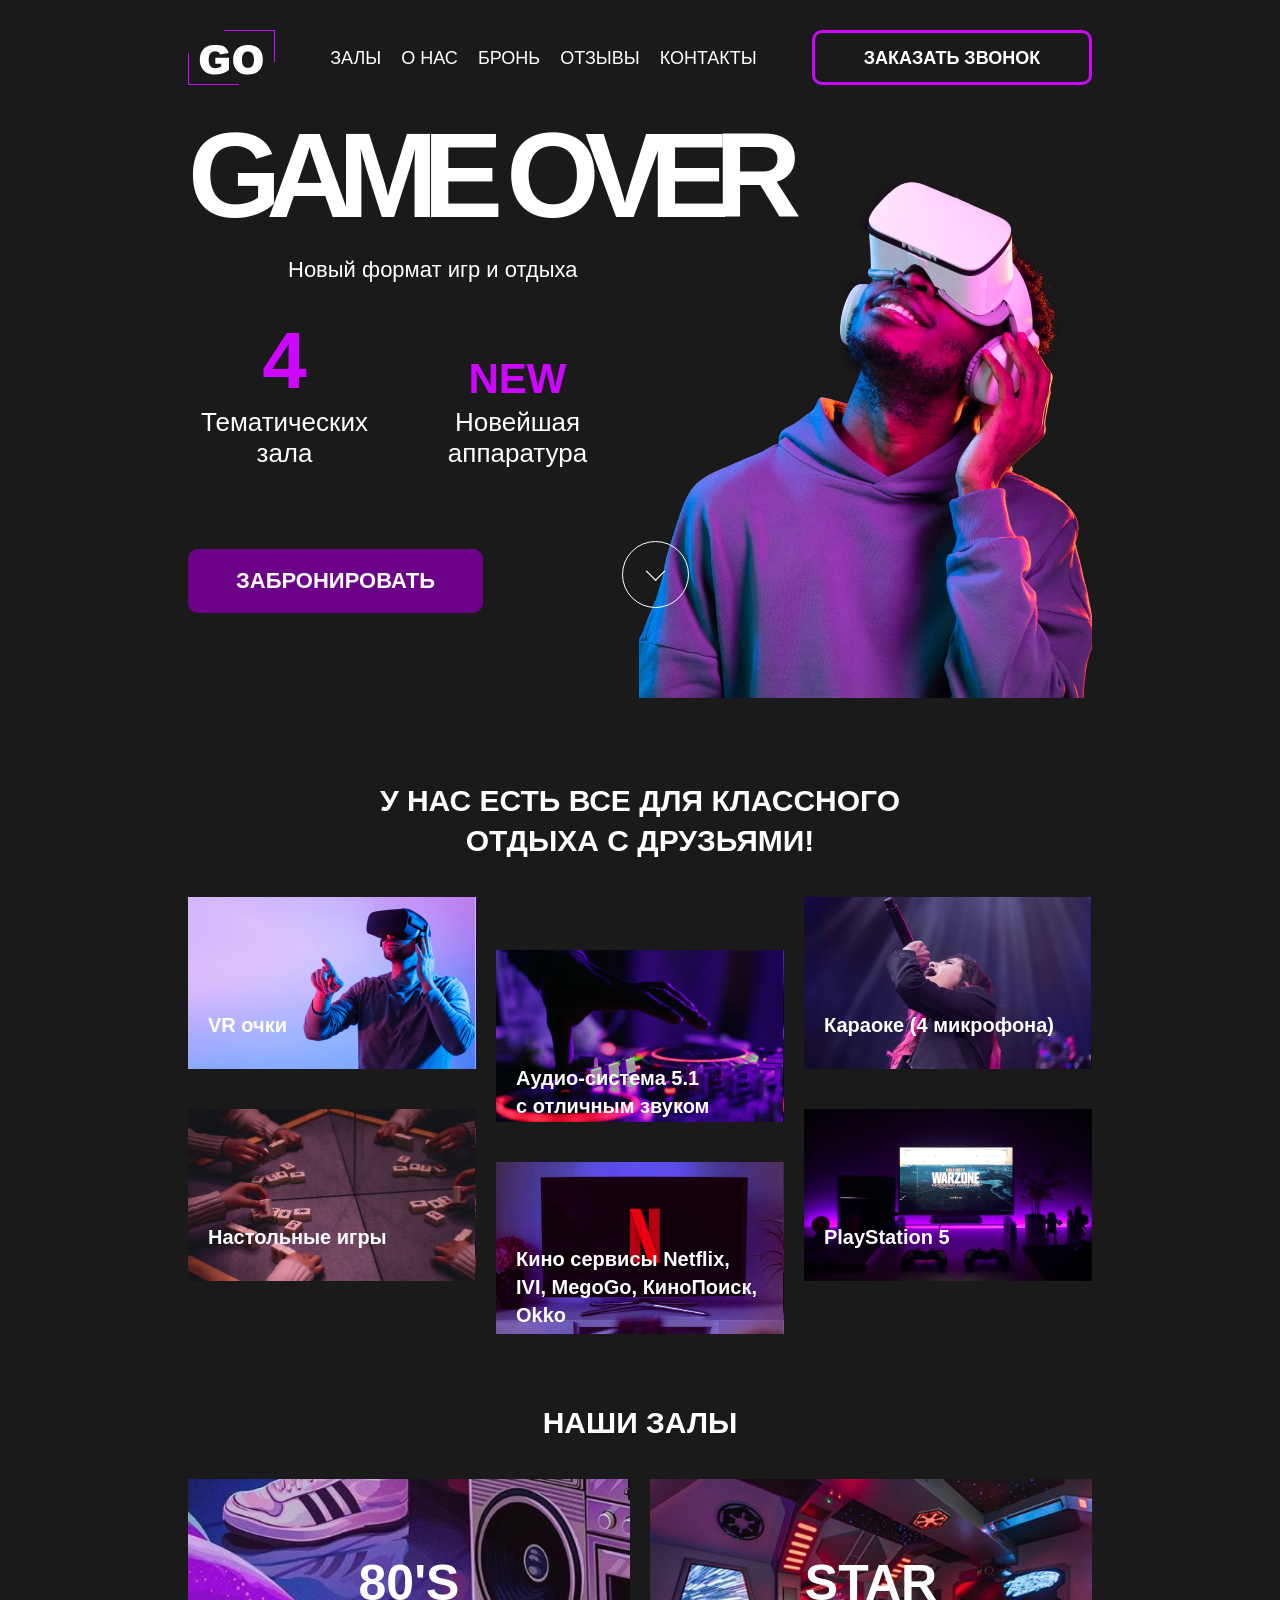
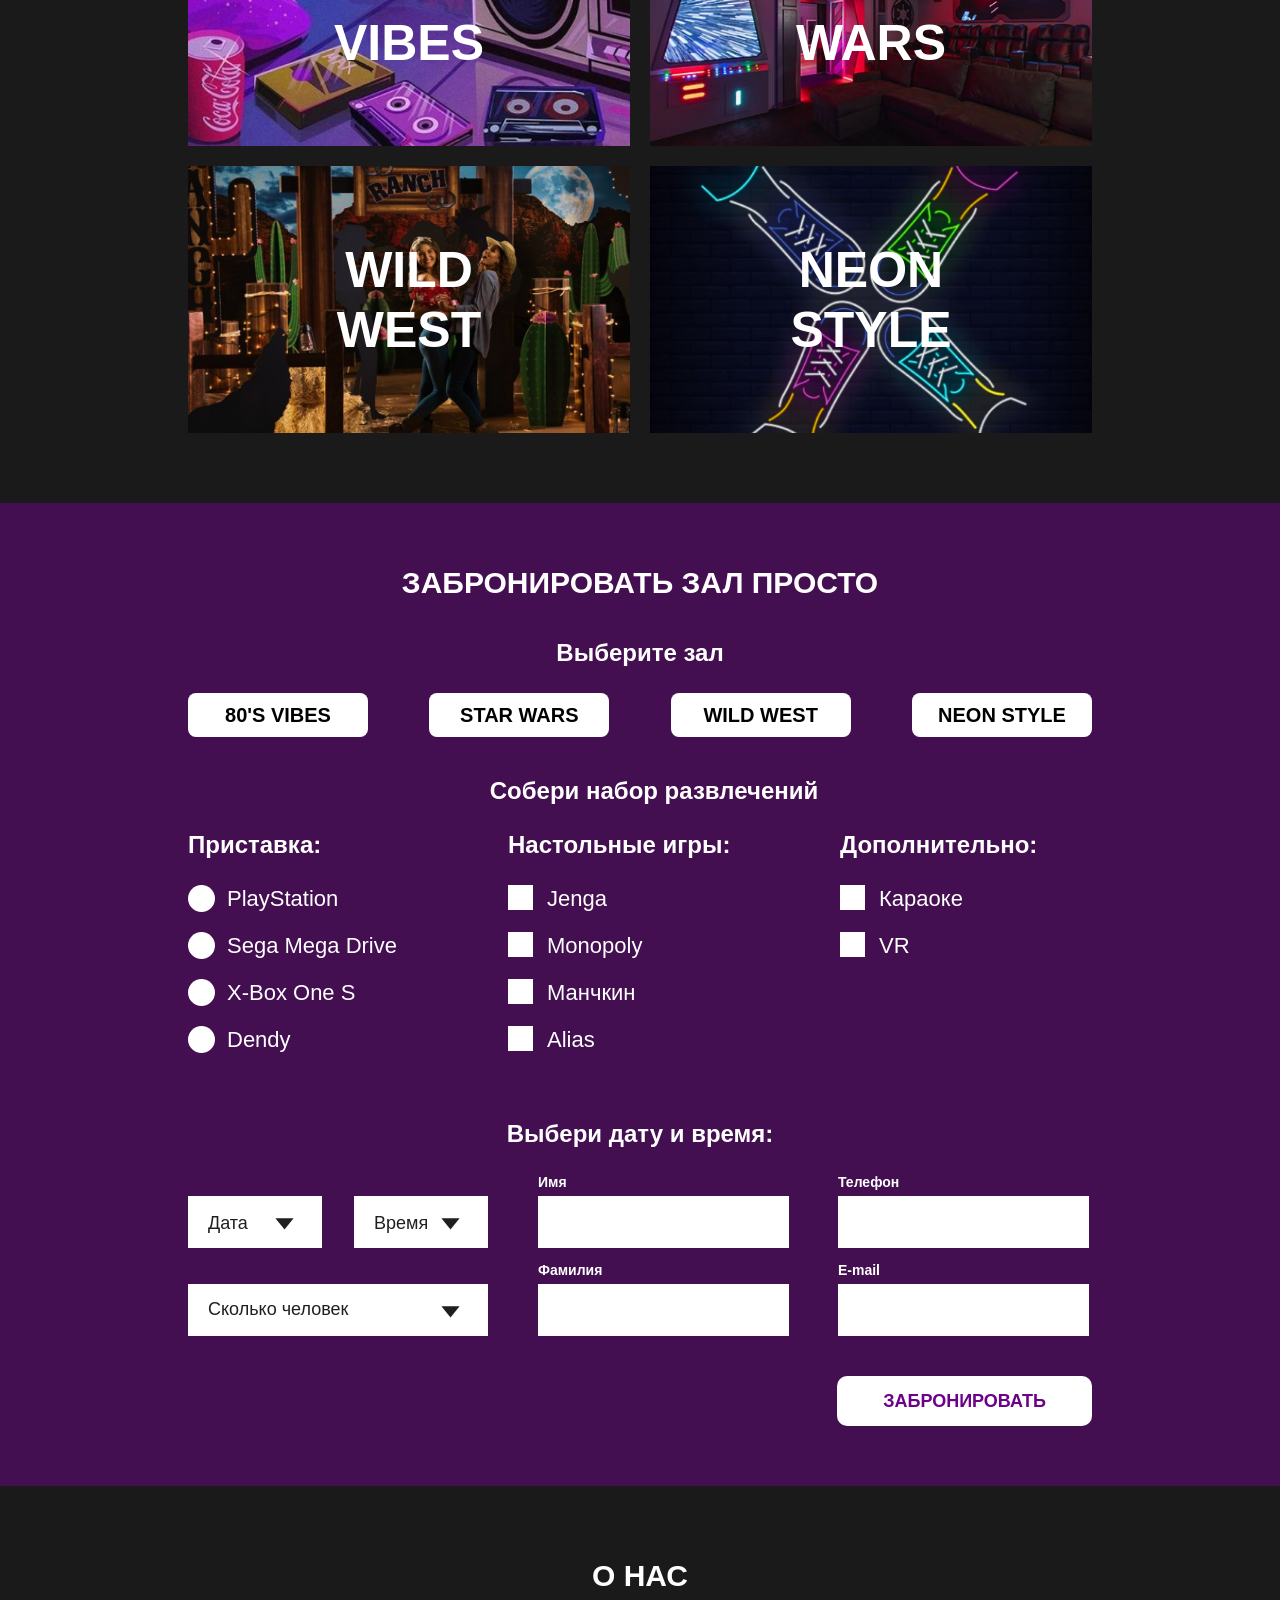
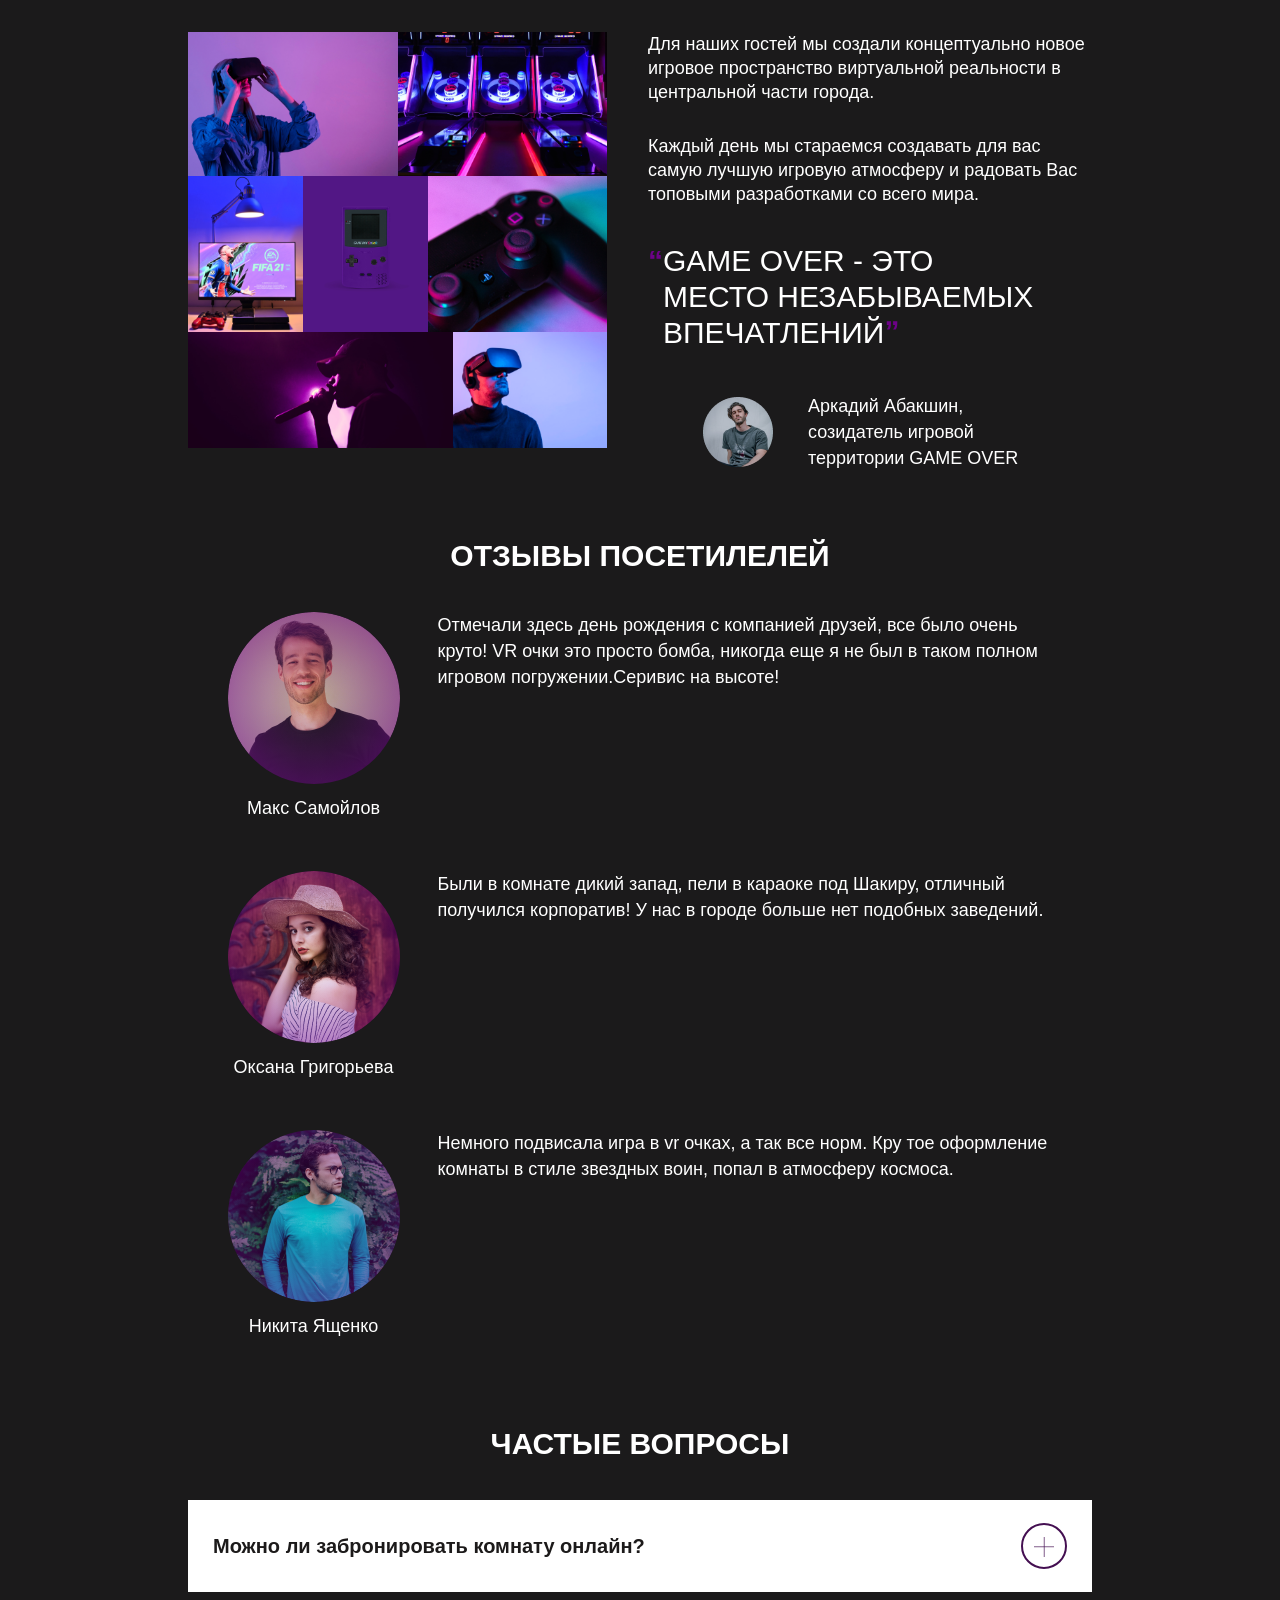
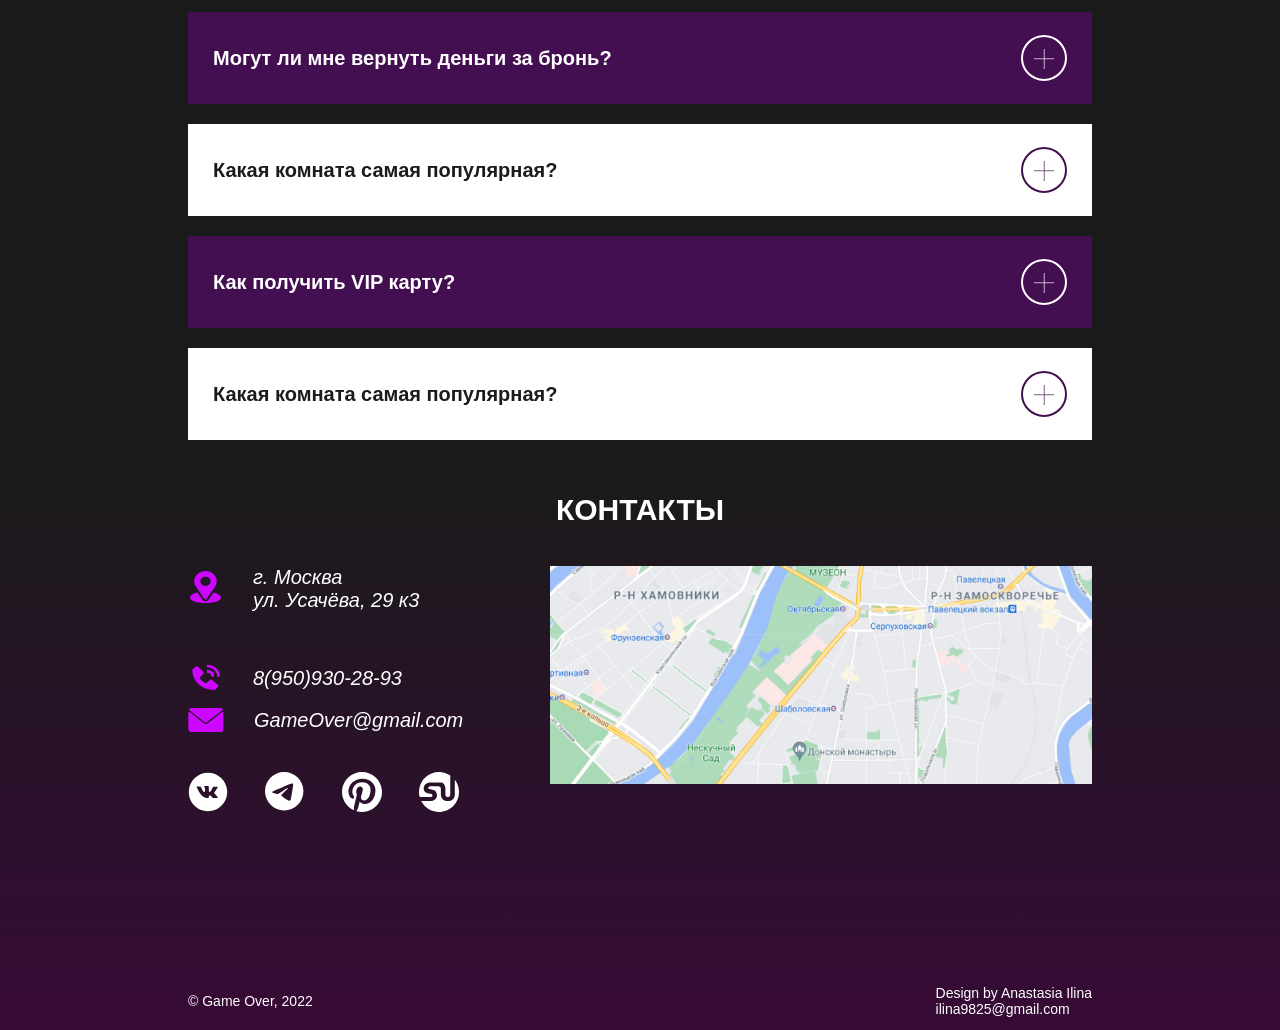
==== commit 97b692cd: "repush" ====
--- a/index.html
+++ b/index.html
@@ -607,30 +607,25 @@
           <div class="content">
             <h2 class="title questions-content__title">Частые вопросы</h2>
             <div class="questions__items">
-              <div class="questions__content">
+              <div class="questions__content questions__content_purple">
                 <p class="questions__text">
                   Можно ли забронировать комнату онлайн?
                 </p>
-                <span class="questions__icon_purple questions__icon"></span>
-              </div>
-              <div class="questions__content">
+              </div>
+              <div class="questions__content questions__content_white">
                 <p class="questions__text">
                   Могут ли мне вернуть деньги за бронь?
                 </p>
-                <span class="questions__icon_white questions__icon"></span>
               </div>
 
-              <div class="questions__content">
+              <div class="questions__content questions__content_purple">
                 <p class="questions__text">Какая комната самая популярная?</p>
-                <span class="questions__icon_purple questions__icon"></span>
-              </div>
-              <div class="questions__content">
+              </div>
+              <div class="questions__content questions__content_white">
                 <p class="questions__text">Как получить VIP карту?</p>
-                <span class="questions__icon_white questions__icon"></span>
-              </div>
-              <div class="questions__content">
+              </div>
+              <div class="questions__content questions__content_purple">
                 <p class="questions__text">Какая комната самая популярная?</p>
-                <span class="questions__icon_purple questions__icon"></span>
               </div>
             </div>
           </div>
@@ -690,7 +685,7 @@
                       />
                     </svg>
 
-                    <a href="tel:+79509302893">8(950)930-28-93</a>
+                    <a class="contacts__tel-number" href="tel:+79509302893">8(950)930-28-93</a>
                   </div>
                   <div class="contacts__email">
                     <svg
@@ -711,7 +706,7 @@
                       />
                     </svg>
 
-                    <a href="mailto:GameOver@gmail.com">GameOver@gmail.com</a>
+                    <a class="contacts__email-address" href="mailto:GameOver@gmail.com">GameOver@gmail.com</a>
                   </div>
                 </div>
                 <ul class="contacts__social">
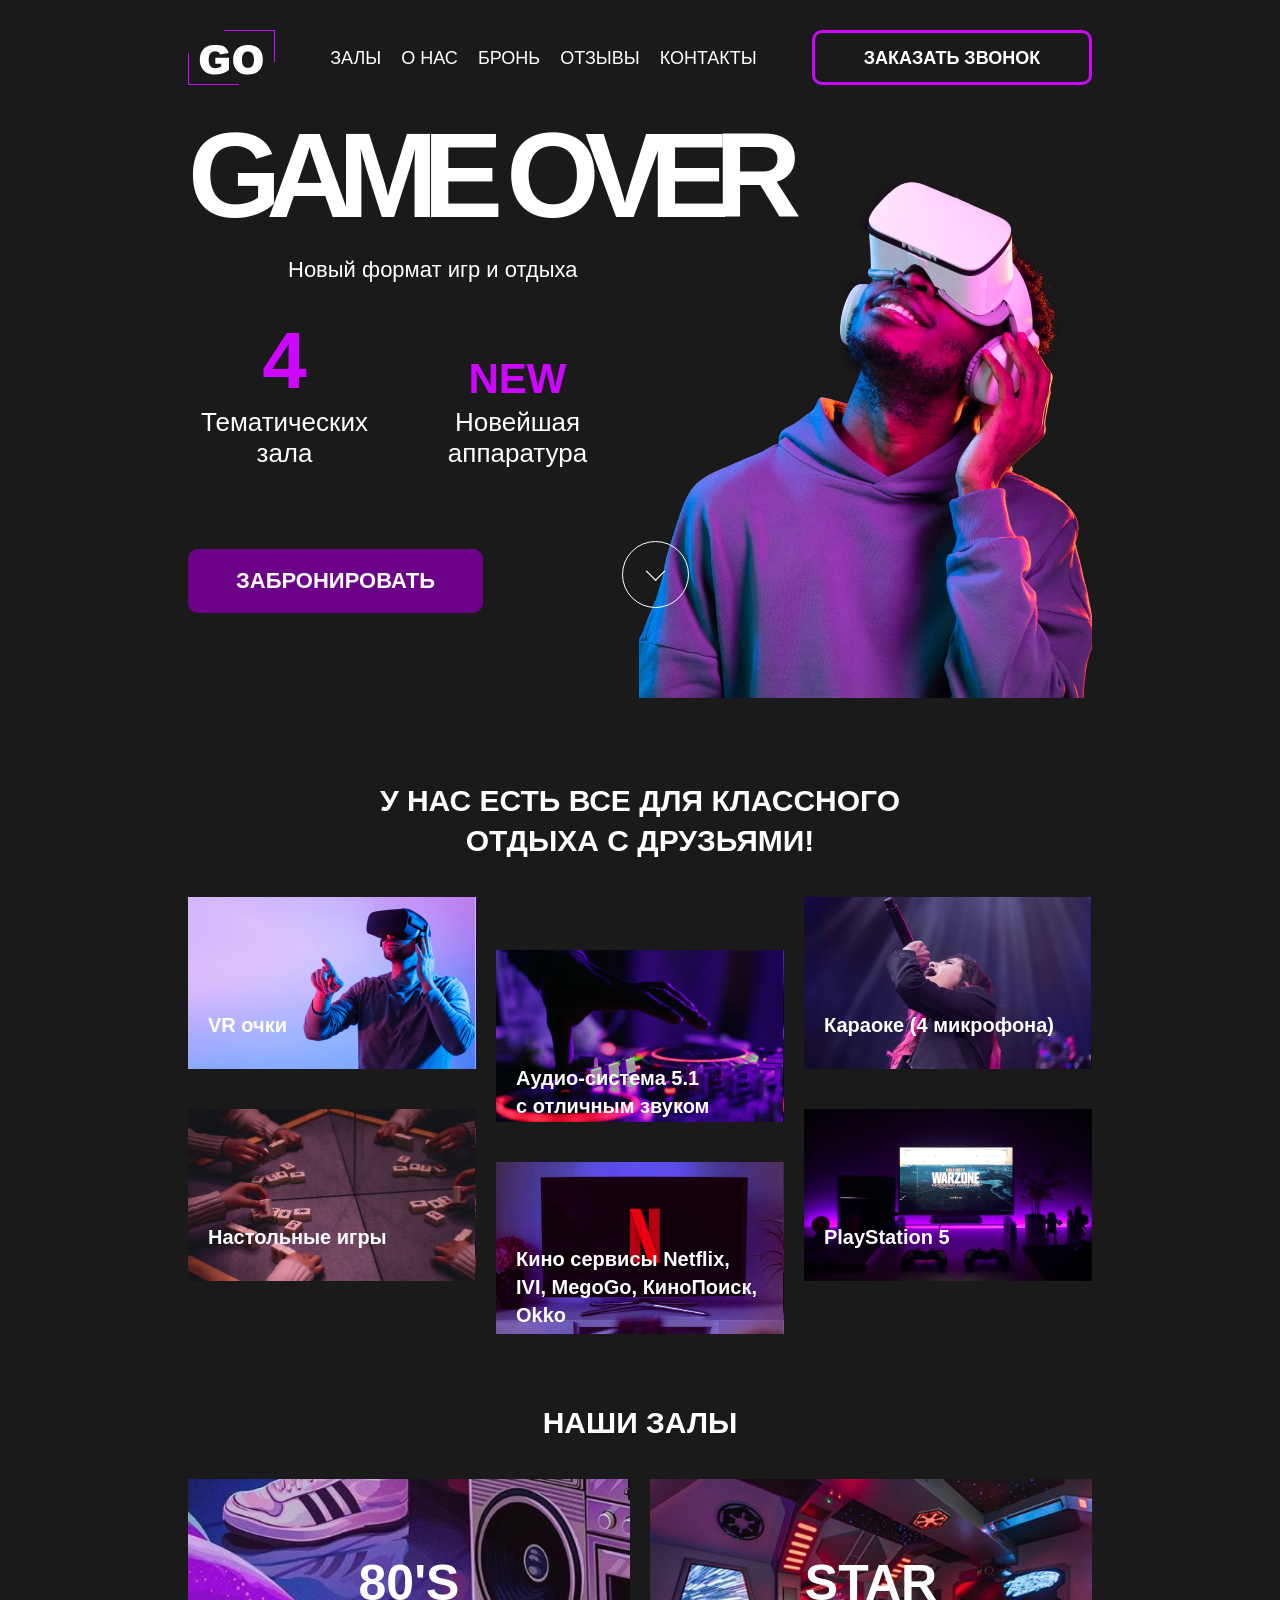
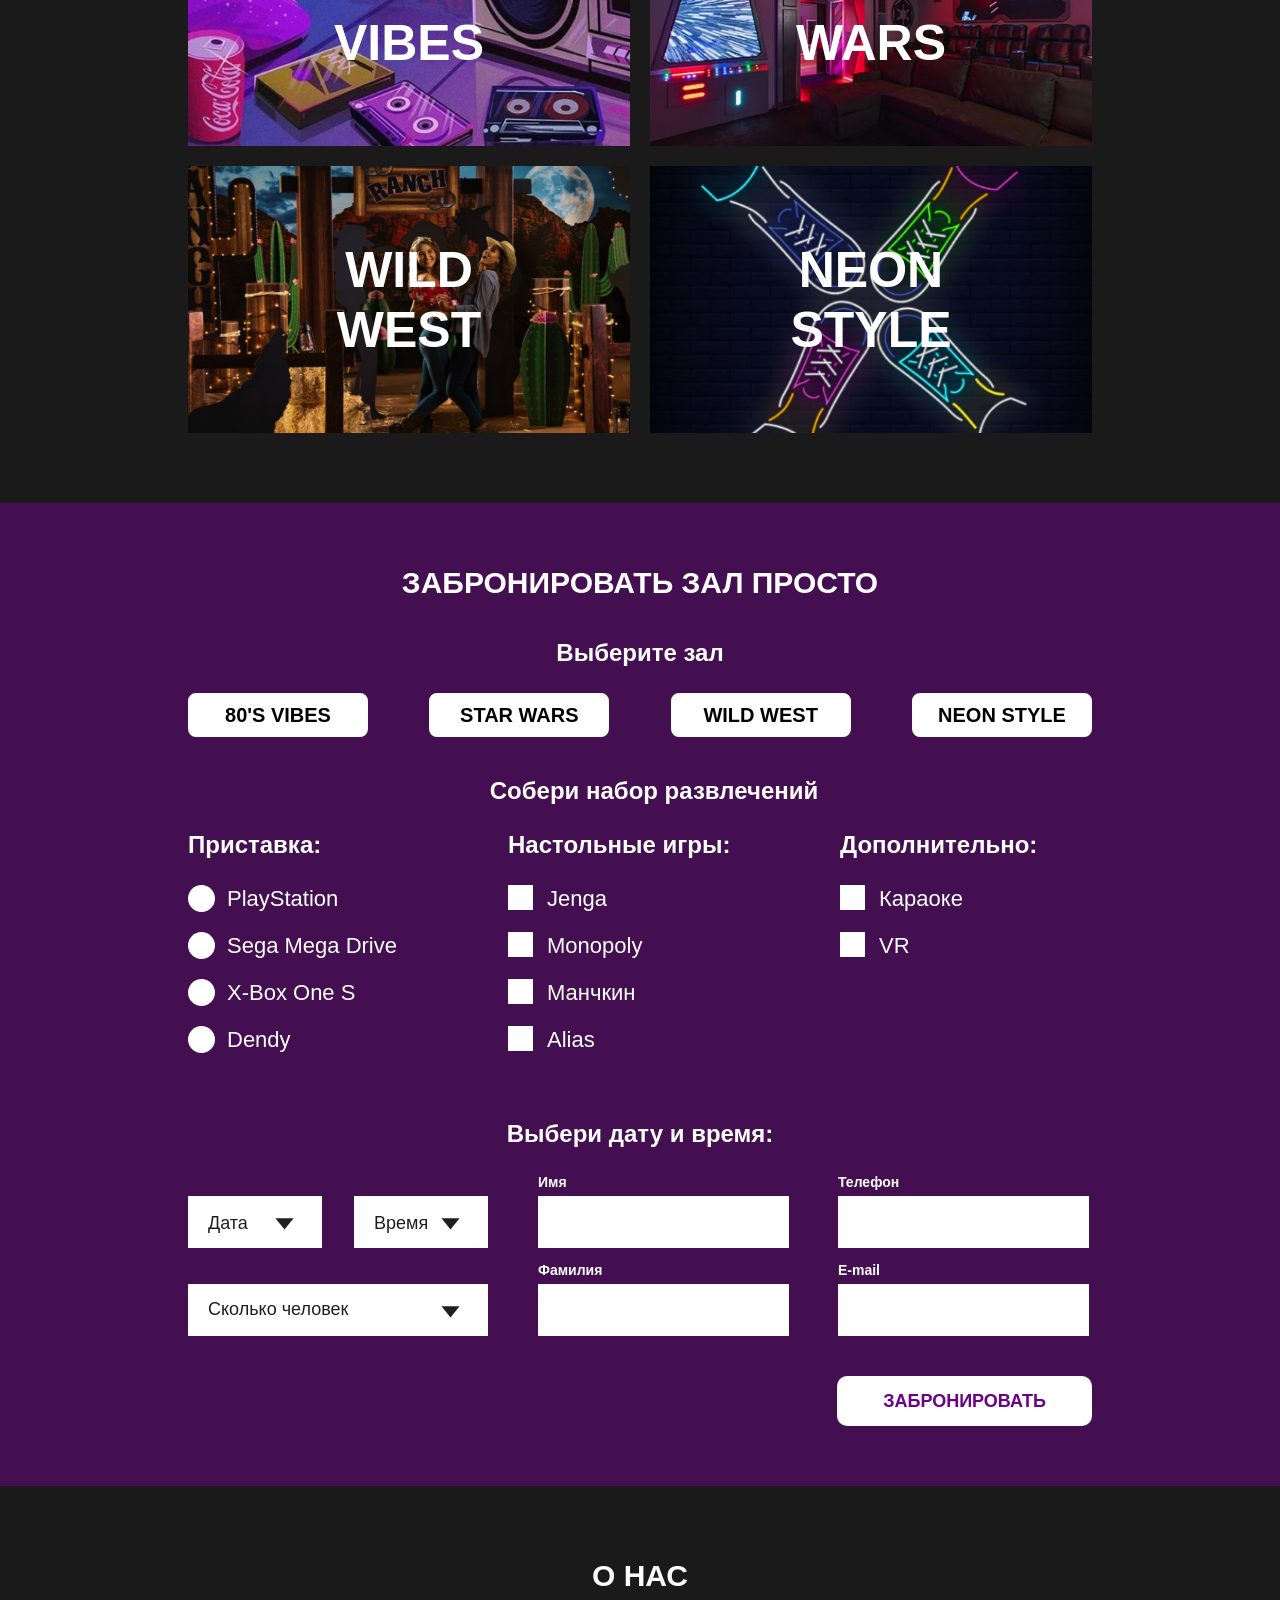
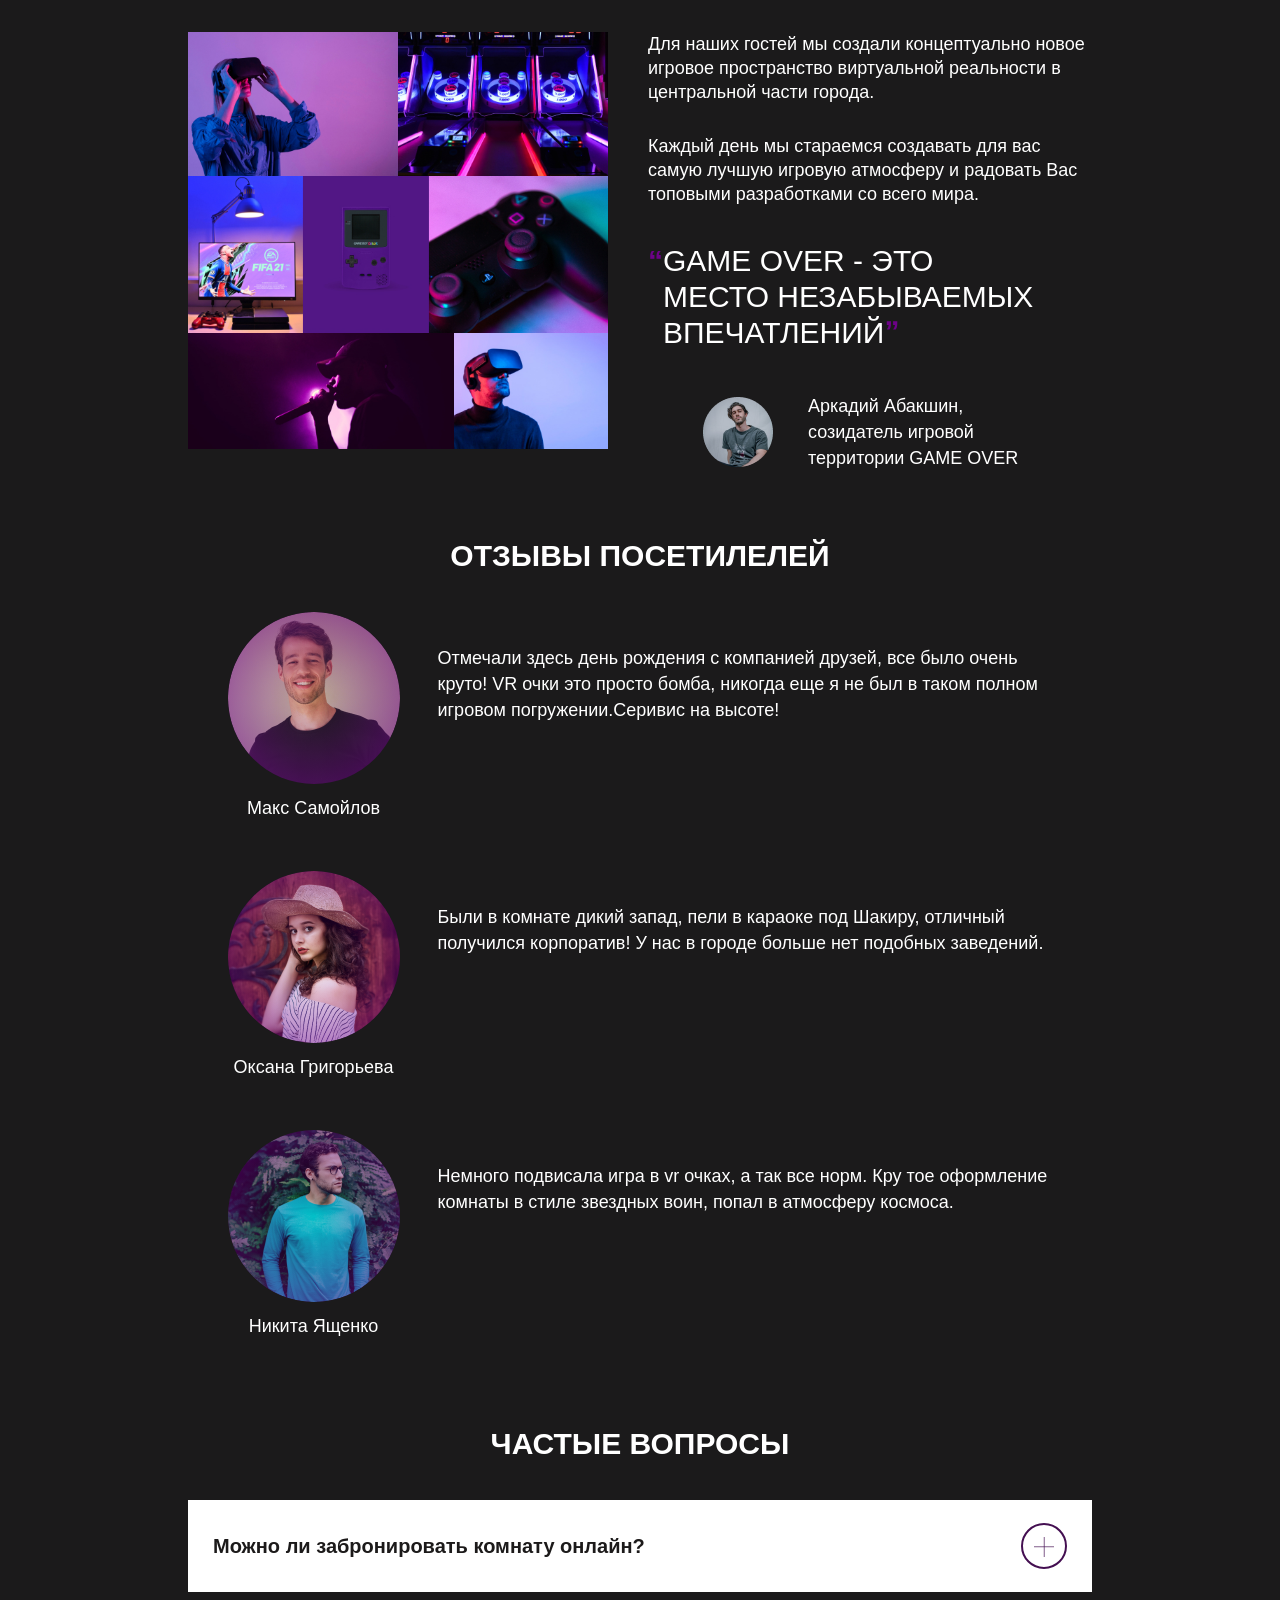
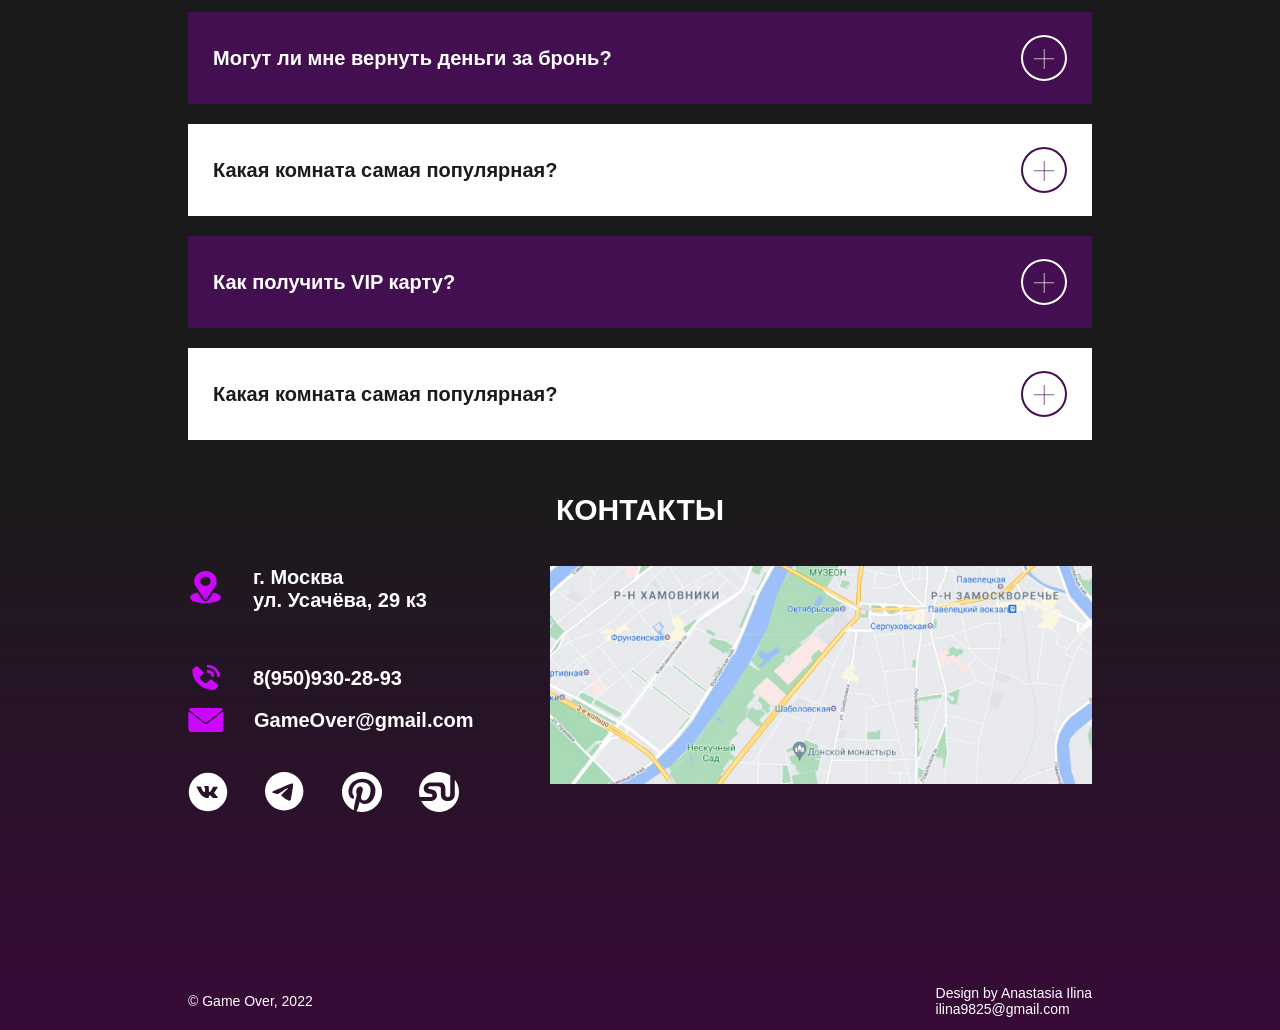
==== commit 82b4c183: "Исправления" ====
--- a/index.html
+++ b/index.html
@@ -2,12 +2,12 @@
 <html lang="ru">
   <head>
     <meta charset="UTF-8" />
-    <meta name="viewport" content="width=device-width, initial-scale=1.0" /> 
+    <meta name="viewport" content="width=device-width, initial-scale=1.0" />
     <link rel="icon" type="image/svg+xml" href="../img/icon.svg" />
     <link rel="icon" type="image/png" href="../img/logo.png" />
     <link rel="stylesheet" href="style/style.css" />
 
-	<title>Project-GO</title>   
+    <title>Project-GO</title>
   </head>
   <body>
     <header class="header">
@@ -370,6 +370,7 @@
                         <input
                           class="reserve-time__input"
                           name="date"
+                          type="text"
                           id="date"
                           placeholder="Дата"
                         />
@@ -391,6 +392,7 @@
                         <input
                           class="reserve-time__input"
                           name="time"
+                          type="text"
                           placeholder="Время"
                         />
                         <svg
@@ -417,6 +419,7 @@
                         <input
                           class="reserve-time__input reserve-time__count-input"
                           name="number"
+                          type="number"
                           placeholder="Сколько человек"
                         />
                         <svg
@@ -488,7 +491,7 @@
                       <input
                         class="reserve-time__input reserve-time__email-input"
                         type="email"
-                        name="number"
+                        name="email"
                       />
                     </fieldset>
                   </fieldset>
@@ -510,13 +513,7 @@
             <h2 class="title about__title">О нас</h2>
             <div class="about__info">
               <div class="about__photo">
-                <div class="about__img about__img_vr"></div>
-                <div class="about__img about__img_solt-machine"></div>
-                <div class="about__img about__img_computer"></div>
-                <div class="about__img about__img_game-boy"></div>
-                <div class="about__img about__img_ps"></div>
-                <div class="about__img about__img_karaoke"></div>
-                <div class="about__img about__img_vr-men"></div>
+                <img class="about__img" src="img/about_photos.jpg" alt="Images">
               </div>
               <div class="about__text">
                 <div class="content about-content">
@@ -560,75 +557,68 @@
         <div class="container">
           <div class="content reviews-content">
             <h2 class="title reviews__title">Отзывы посетилелей</h2>
-            <div class="reviews__wrapper">
-              <div class="reviews__inner">
-                <div class="reviews__inner-image">
+            <ul class="reviews__wrapper">
+              <li class="reviews__inner">
+                <fieldset class="reviews__inner-image">
                   <div class="reviews__inner-img reviews__inner-img_maks"></div>
-                  <p class="reviews__inner-name">Макс Самойлов</p>
-                </div>
+                  <figcaption class="reviews__inner-name">Макс Самойлов</figcaption>
+                </fieldset>
                 <p class="reviews__inner-text">
                   Отмечали здесь день рождения с компанией друзей, все было
                   очень круто! VR очки это просто бомба, никогда еще я не был в
                   таком полном игровом погружении.Серивис на высоте!
                 </p>
-              </div>
-              <div class="reviews__inner">
-                <div class="reviews__inner-image">
-                  <div
-                    class="reviews__inner-img reviews__inner-img_oksana"
-                  ></div>
-                  <p class="reviews__inner-name">Оксана Григорьева</p>
-                </div>
+              </li>
+              <li class="reviews__inner">
+                <fieldset class="reviews__inner-image">
+                  <div class="reviews__inner-img reviews__inner-img_oksana"></div>
+                  <figcaption class="reviews__inner-name">Оксана Григорьева</figcaption>
+                </fieldset>
                 <p class="reviews__inner-text">
                   Были в комнате дикий запад, пели в караоке под Шакиру,
                   отличный получился корпоратив! У нас в городе больше нет
                   подобных заведений.
                 </p>
-              </div>
-              <div class="reviews__inner">
-                <div class="reviews__inner-image">
-                  <div
-                    class="reviews__inner-img reviews__inner-img_nikita"
-                  ></div>
-                  <p class="reviews__inner-name">Никита Ященко</p>
-                </div>
+              </li>
+              <li class="reviews__inner">
+                <fieldset class="reviews__inner-image">
+                  <div class="reviews__inner-img reviews__inner-img_nikita"></div>
+                  <figcaption class="reviews__inner-name">Никита Ященко</а>
+                </fieldset>
                 <p class="reviews__inner-text">
                   Немного подвисала игра в vr очках, а так все норм. Кру тое
                   оформление комнаты в стиле звездных воин, попал в атмосферу
                   космоса.
                 </p>
-              </div>
-            </div>
+              </li>
+            </ul>
           </div>
         </div>
       </section>
       <section class="section questions" id="questions">
         <div class="container">
-          <div class="content">
-            <h2 class="title questions-content__title">Частые вопросы</h2>
-            <div class="questions__items">
-              <div class="questions__content questions__content_purple">
-                <p class="questions__text">
-                  Можно ли забронировать комнату онлайн?
-                </p>
-              </div>
-              <div class="questions__content questions__content_white">
-                <p class="questions__text">
-                  Могут ли мне вернуть деньги за бронь?
-                </p>
-              </div>
-
-              <div class="questions__content questions__content_purple">
-                <p class="questions__text">Какая комната самая популярная?</p>
-              </div>
-              <div class="questions__content questions__content_white">
-                <p class="questions__text">Как получить VIP карту?</p>
-              </div>
-              <div class="questions__content questions__content_purple">
-                <p class="questions__text">Какая комната самая популярная?</p>
-              </div>
-            </div>
-          </div>
+          <h2 class="title questions-content__title">Частые вопросы</h2>
+          <ul class="questions__items">
+            <li class="questions__content questions__content_purple">
+              <p class="questions__text">
+                Можно ли забронировать комнату онлайн?
+              </p>
+            </li>
+            <li class="questions__content questions__content_white">
+              <p class="questions__text">
+                Могут ли мне вернуть деньги за бронь?
+              </p>
+            </li>
+            <li class="questions__content questions__content_purple">
+              <p class="questions__text">Какая комната самая популярная?</p>
+            </li>
+            <li class="questions__content questions__content_white">
+              <p class="questions__text">Как получить VIP карту?</p>
+            </li>
+            <li class="questions__content questions__content_purple">
+              <p class="questions__text">Какая комната самая популярная?</p>
+            </li>
+          </ul>
         </div>
       </section>
     </main>
@@ -685,7 +675,9 @@
                       />
                     </svg>
 
-                    <a class="contacts__tel-number" href="tel:+79509302893">8(950)930-28-93</a>
+                    <a class="contacts__tel-number" href="tel:+79509302893"
+                      >8(950)930-28-93</a
+                    >
                   </div>
                   <div class="contacts__email">
                     <svg
@@ -706,7 +698,11 @@
                       />
                     </svg>
 
-                    <a class="contacts__email-address" href="mailto:GameOver@gmail.com">GameOver@gmail.com</a>
+                    <a
+                      class="contacts__email-address"
+                      href="mailto:GameOver@gmail.com"
+                      >GameOver@gmail.com</a
+                    >
                   </div>
                 </div>
                 <ul class="contacts__social">
@@ -715,7 +711,6 @@
                       class="contacts__link contacts__link_vk"
                       href="https://vk.com/"
                     >
-                      <div class="icon__container">
                         <svg
                           width="50"
                           height="50"
@@ -728,7 +723,6 @@
                             fill="white"
                           />
                         </svg>
-                      </div>
                     </a>
                   </li>
                   <li>
@@ -819,10 +813,10 @@
         <div class="designer">
           <div class="container">
             <div class="designer__wrapper">
-              <div class="designer__text">© Game Over, 2022</div>
+              <p class="designer__text">© Game Over, 2022</p>
               <div class="designer__info">
-                <div class="designer__name">Design by Anastasia Ilina</div>
-                <div class="designer__email">ilina9825@gmail.com</div>
+                <p class="designer__name">Design by Anastasia Ilina</p>
+                <p class="designer__email">ilina9825@gmail.com</p>
               </div>
             </div>
           </div>
